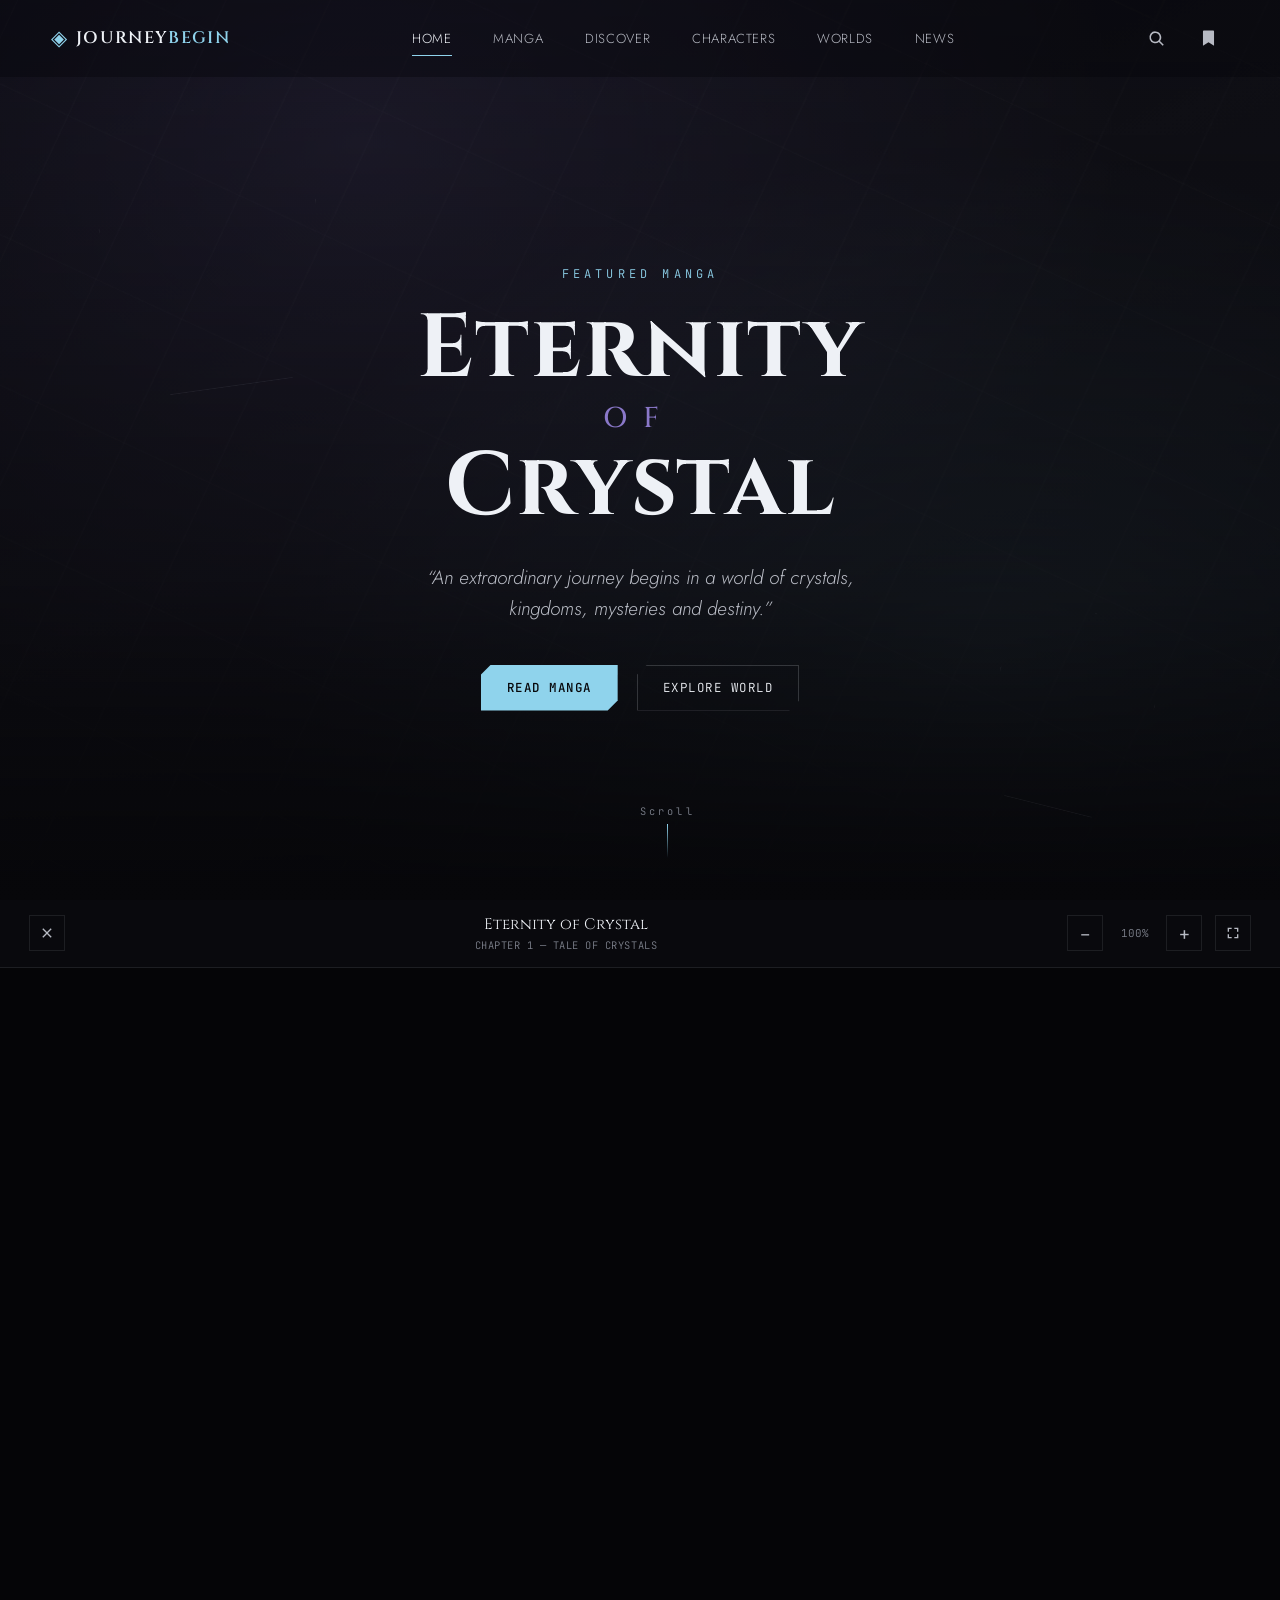
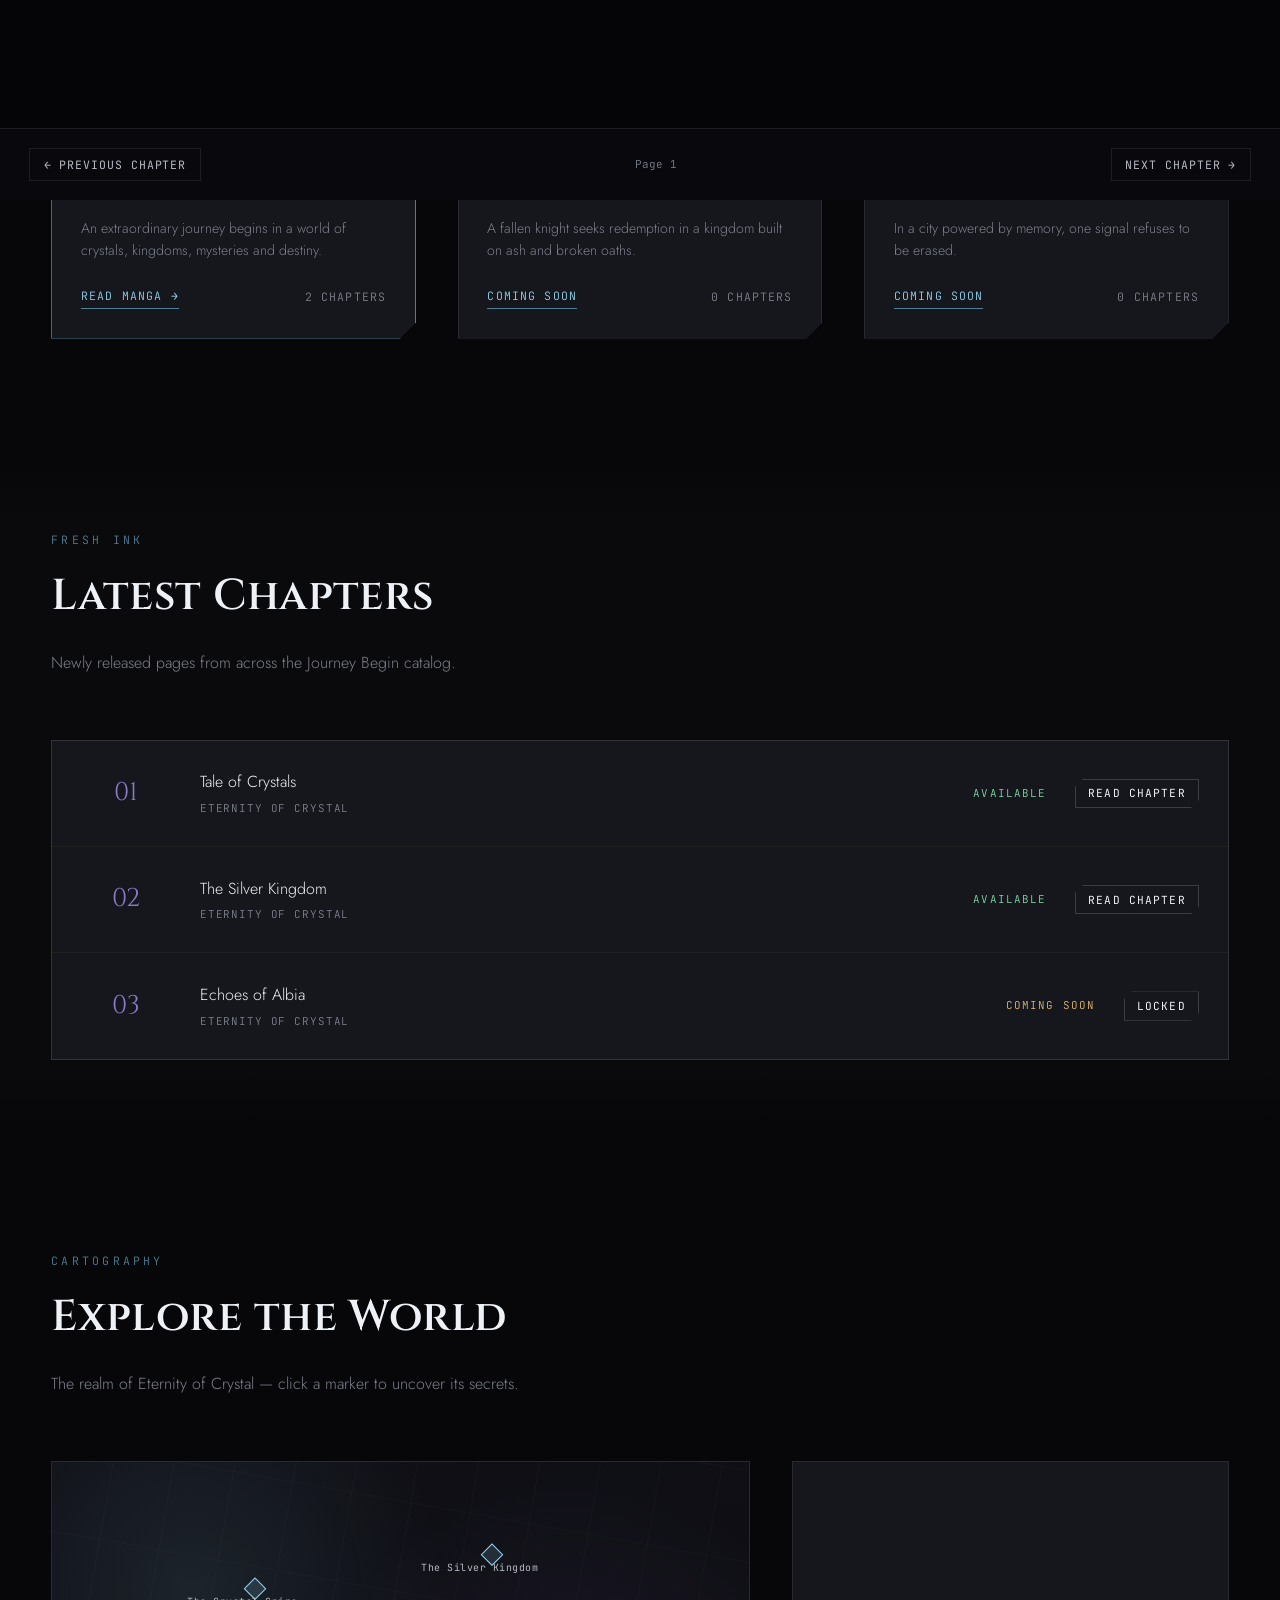
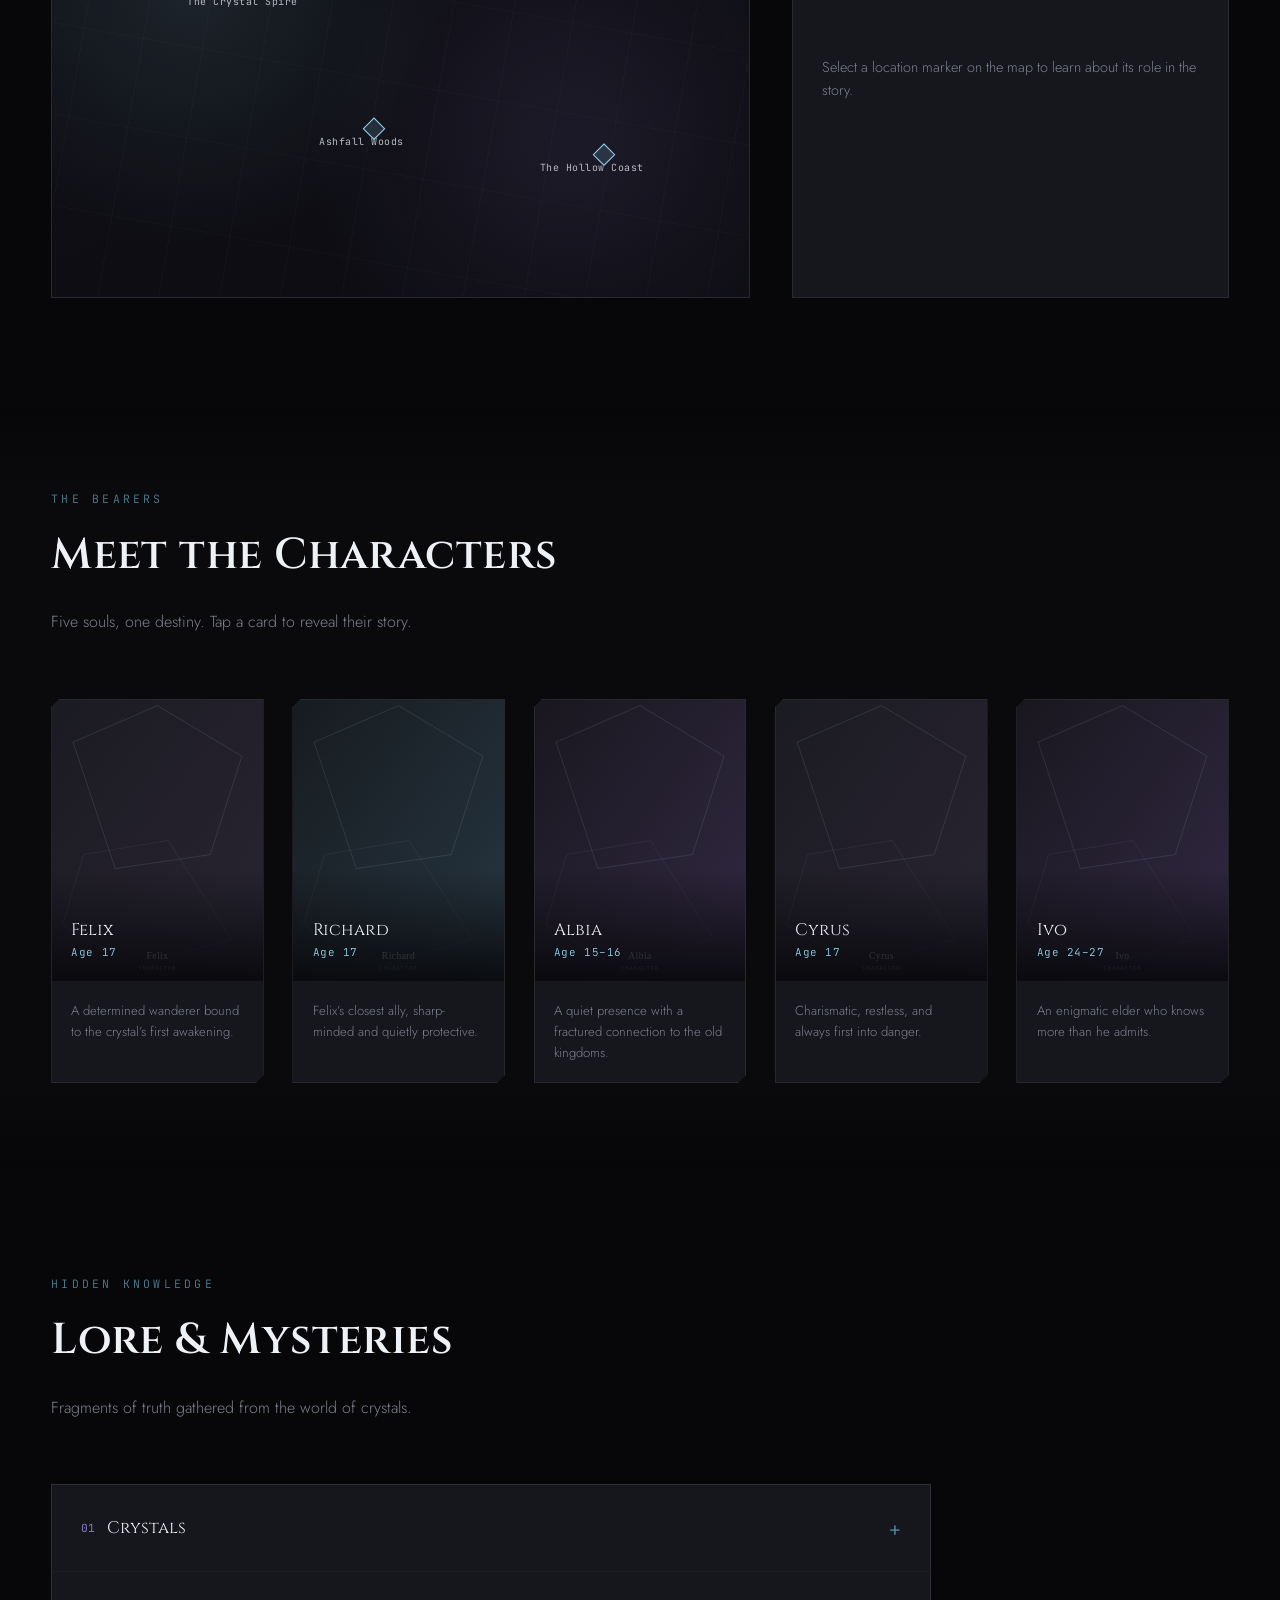
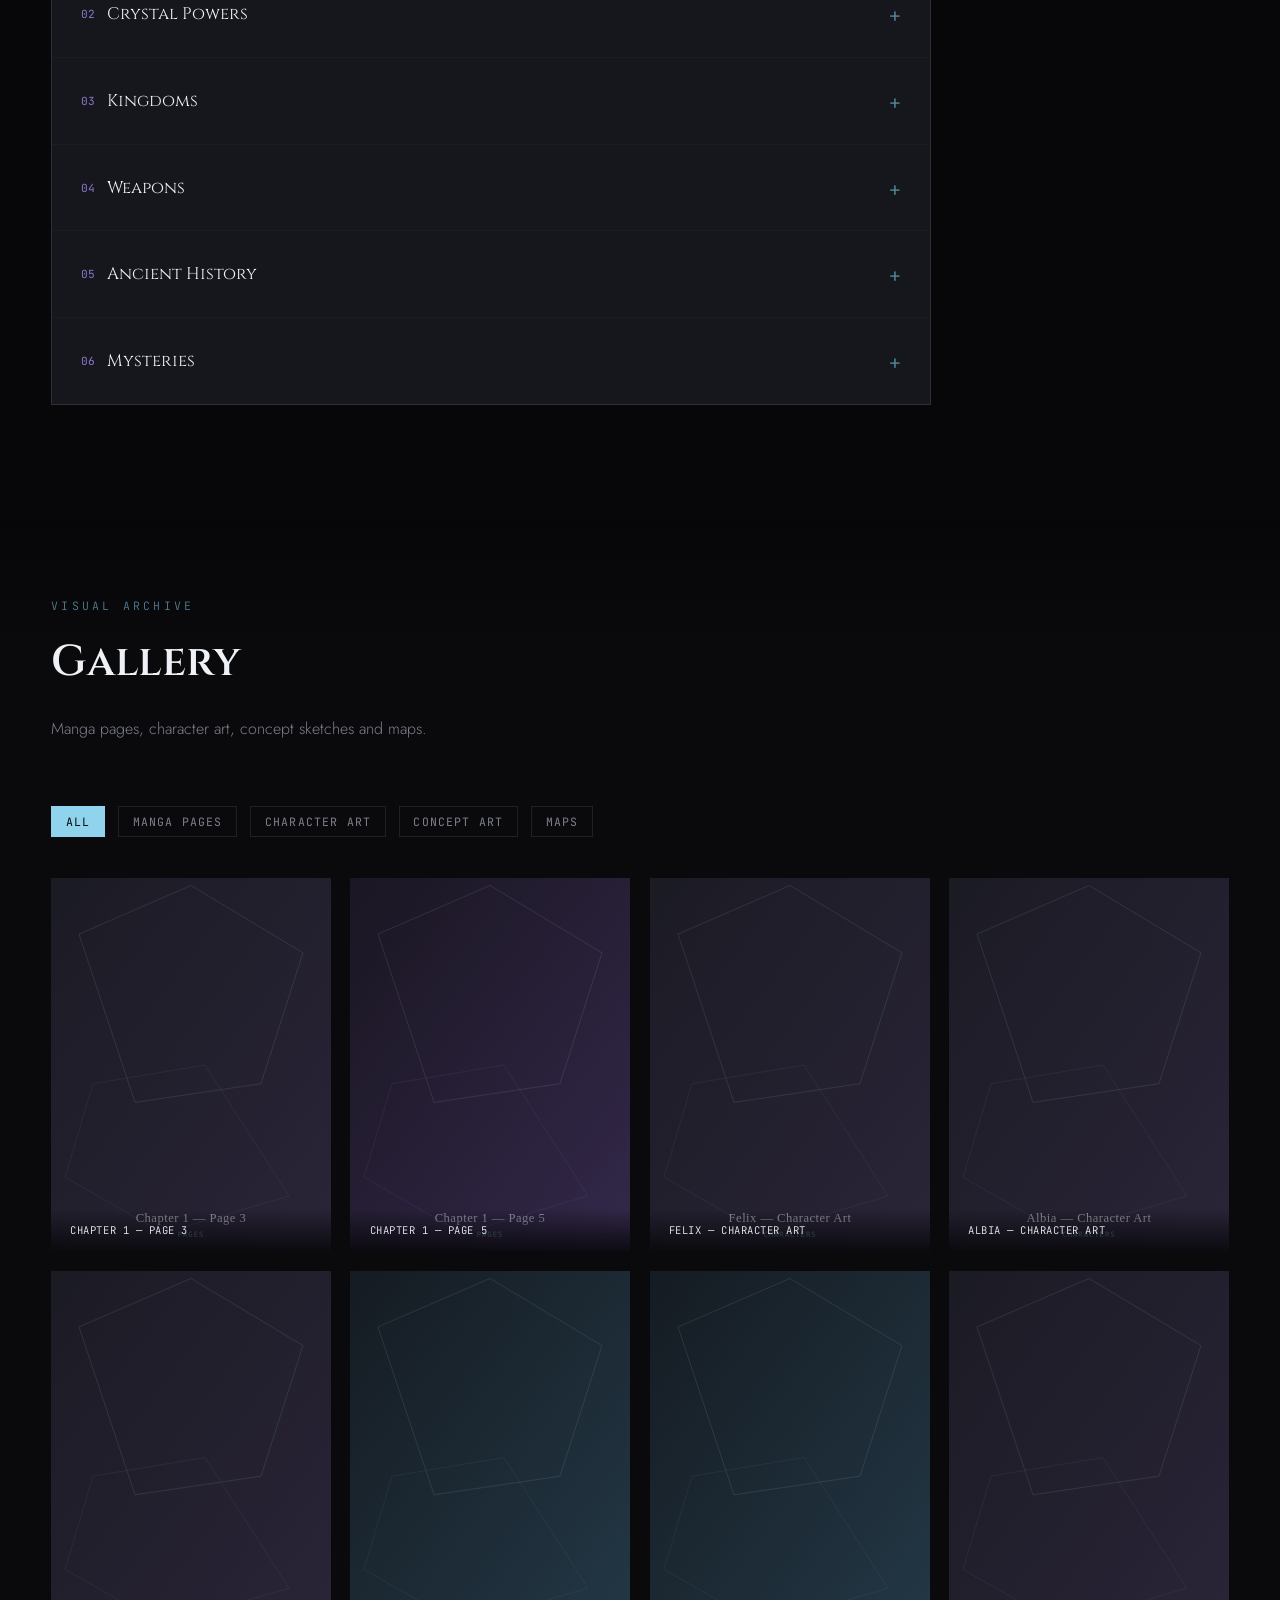
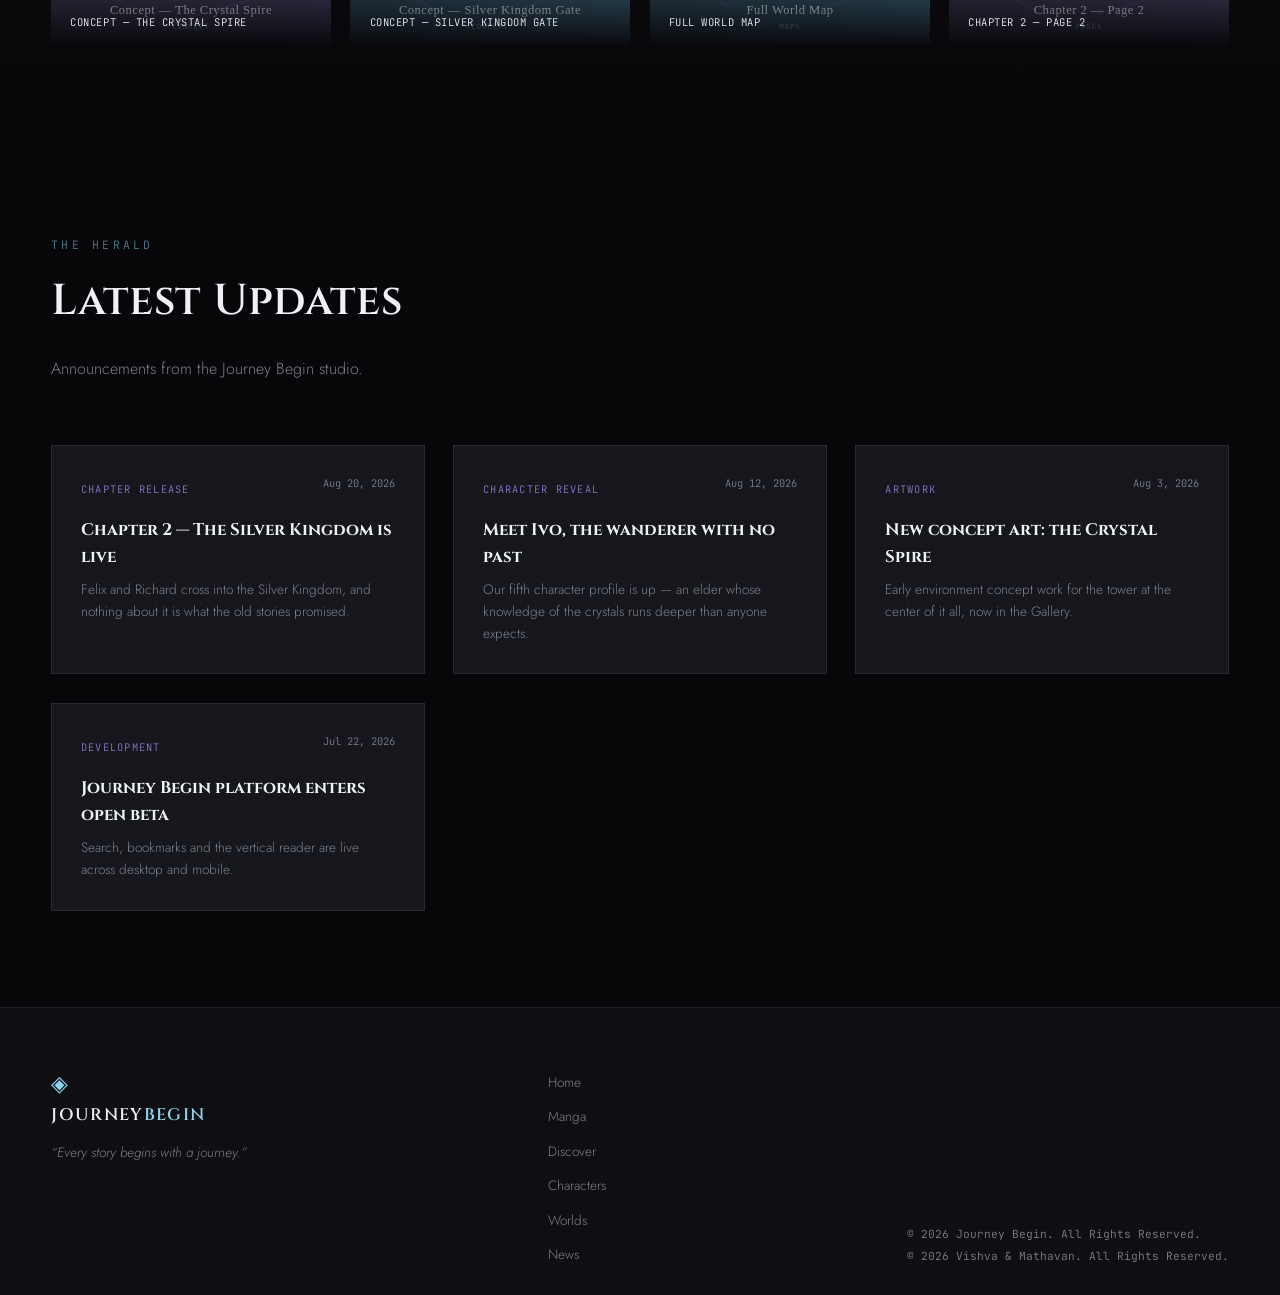
==== index.html @ c079bbd7 "Add files via upload" ====
<!DOCTYPE html>
<html lang="en">
<head>
<meta charset="UTF-8">
<meta name="viewport" content="width=device-width, initial-scale=1.0">
<title>Journey Begin — Eternity of Crystal</title>
<meta name="description" content="Journey Begin — a manga discovery platform. Every story begins with a journey.">

<!-- Fonts: Cinzel for fantasy display, Jost for body, JetBrains Mono for labels/data -->
<link rel="preconnect" href="https://fonts.googleapis.com">
<link href="https://fonts.googleapis.com/css2?family=Cinzel:wght@500;600;700;800&family=Jost:wght@300;400;500;600&family=JetBrains+Mono:wght@400;500&display=swap" rel="stylesheet">

<link rel="stylesheet" href="style.css">
</head>
<body>

<!-- ============ FRACTURE OVERLAY (decorative crystal-crack lines, fixed) ============ -->
<svg class="fracture-overlay" aria-hidden="true" xmlns="http://www.w3.org/2000/svg"></svg>

<!-- ============ CUSTOM CURSOR / SCROLL PROGRESS ============ -->
<div class="scroll-progress" id="scrollProgress"></div>

<!-- ============================================================
     NAVIGATION
============================================================= -->
<header class="site-nav" id="siteNav">
  <div class="nav-inner">
    <a href="#home" class="logo" data-nav-link>
      <span class="logo-mark">◈</span>
      <span class="logo-text">JOURNEY<em>BEGIN</em></span>
    </a>

    <nav class="nav-links" id="navLinks">
      <a href="#home" class="nav-link active" data-nav-link>Home</a>
      <a href="#manga" class="nav-link" data-nav-link>Manga</a>
      <a href="#discover" class="nav-link" data-nav-link>Discover</a>
      <a href="#characters" class="nav-link" data-nav-link>Characters</a>
      <a href="#world" class="nav-link" data-nav-link>Worlds</a>
      <a href="#news" class="nav-link" data-nav-link>News</a>
    </nav>

    <div class="nav-actions">
      <button class="icon-btn" id="searchToggle" aria-label="Search" title="Search">
        <svg viewBox="0 0 24 24"><path d="M10.5 3a7.5 7.5 0 015.94 12.06l4.75 4.75-1.4 1.4-4.75-4.75A7.5 7.5 0 1110.5 3zm0 2a5.5 5.5 0 100 11 5.5 5.5 0 000-11z"/></svg>
      </button>
      <button class="icon-btn" id="bookmarkToggle" aria-label="Bookmarks" title="Bookmarks">
        <svg viewBox="0 0 24 24"><path d="M6 2h12a1 1 0 011 1v18l-7-4.2L5 21V3a1 1 0 011-1z"/></svg>
        <span class="badge" id="bookmarkCount">0</span>
      </button>
      <button class="hamburger" id="hamburgerBtn" aria-label="Menu" aria-expanded="false">
        <span></span><span></span><span></span>
      </button>
    </div>
  </div>
</header>

<!-- ============================================================
     SEARCH OVERLAY
============================================================= -->
<div class="search-overlay" id="searchOverlay">
  <div class="search-panel">
    <div class="search-input-row">
      <svg viewBox="0 0 24 24" class="search-icon"><path d="M10.5 3a7.5 7.5 0 015.94 12.06l4.75 4.75-1.4 1.4-4.75-4.75A7.5 7.5 0 1110.5 3zm0 2a5.5 5.5 0 100 11 5.5 5.5 0 000-11z"/></svg>
      <input type="text" id="searchInput" placeholder="Search manga, characters, chapters, locations, lore, news..." autocomplete="off">
      <button class="icon-btn" id="searchClose" aria-label="Close search">
        <svg viewBox="0 0 24 24"><path d="M6.4 4.98L12 10.59l5.6-5.6 1.4 1.4-5.6 5.6 5.6 5.6-1.4 1.4-5.6-5.6-5.6 5.6-1.4-1.4 5.6-5.6-5.6-5.6z"/></svg>
      </button>
    </div>
    <div class="search-results" id="searchResults">
      <p class="search-hint">Try “Felix”, “Chapter 2”, “Kingdom”, or “Crystal”.</p>
    </div>
  </div>
</div>

<!-- ============================================================
     BOOKMARK PANEL
============================================================= -->
<div class="bookmark-overlay" id="bookmarkOverlay">
  <div class="bookmark-panel">
    <div class="bookmark-head">
      <h3>Your Bookmarks</h3>
      <button class="icon-btn" id="bookmarkClose" aria-label="Close bookmarks">
        <svg viewBox="0 0 24 24"><path d="M6.4 4.98L12 10.59l5.6-5.6 1.4 1.4-5.6 5.6 5.6 5.6-1.4 1.4-5.6-5.6-5.6 5.6-1.4-1.4 5.6-5.6-5.6-5.6z"/></svg>
      </button>
    </div>
    <div class="bookmark-list" id="bookmarkList">
      <p class="empty-note">No bookmarks yet. Tap the crystal icon on any manga or chapter to save it here.</p>
    </div>
  </div>
</div>

<main id="mainContent">

  <!-- ============================================================
       HERO
  ============================================================= -->
  <section class="hero" id="home">
    <div class="hero-bg" id="heroBg"></div>
    <div class="hero-overlay"></div>
    <div class="hero-shards" aria-hidden="true"></div>

    <div class="hero-content">
      <p class="eyebrow reveal">FEATURED MANGA</p>
      <h1 class="hero-title reveal">Eternity<span class="hero-title-of">of</span>Crystal</h1>
      <p class="hero-tagline reveal">“An extraordinary journey begins in a world of crystals, kingdoms, mysteries and destiny.”</p>
      <div class="hero-actions reveal">
        <a href="#reader" class="btn btn-primary" data-open-reader data-manga="eternity-of-crystal" data-chapter="1">
          <span>Read Manga</span>
        </a>
        <a href="#world" class="btn btn-ghost" data-nav-link>
          <span>Explore World</span>
        </a>
      </div>
    </div>

    <div class="scroll-cue reveal">
      <span>Scroll</span>
      <div class="scroll-line"></div>
    </div>
  </section>

  <!-- ============================================================
       MANGA GRID — "Discover Manga"
  ============================================================= -->
  <section class="section" id="manga">
    <div class="section-inner">
      <header class="section-head reveal-up">
        <p class="section-eyebrow">The Catalog</p>
        <h2 class="section-title">Discover Manga</h2>
        <p class="section-desc">Every world begins with a single page. Explore the stories currently unfolding on Journey Begin.</p>
      </header>

      <div class="manga-grid" id="mangaGrid"><!-- injected by script.js --></div>
    </div>
  </section>

  <!-- ============================================================
       LATEST CHAPTERS
  ============================================================= -->
  <section class="section section-alt" id="discover">
    <div class="section-inner">
      <header class="section-head reveal-up">
        <p class="section-eyebrow">Fresh Ink</p>
        <h2 class="section-title">Latest Chapters</h2>
        <p class="section-desc">Newly released pages from across the Journey Begin catalog.</p>
      </header>

      <div class="chapter-list" id="chapterList"><!-- injected by script.js --></div>
    </div>
  </section>

  <!-- ============================================================
       WORLD / MAP
  ============================================================= -->
  <section class="section" id="world">
    <div class="section-inner">
      <header class="section-head reveal-up">
        <p class="section-eyebrow">Cartography</p>
        <h2 class="section-title">Explore the World</h2>
        <p class="section-desc">The realm of Eternity of Crystal — click a marker to uncover its secrets.</p>
      </header>

      <div class="map-wrap reveal-up">
        <div class="map-stage" id="mapStage">
          <div class="map-art"><!-- generated fantasy-map background via CSS --></div>
          <!-- markers injected by script.js -->
        </div>

        <aside class="map-panel" id="mapPanel">
          <p class="map-panel-empty">Select a location marker on the map to learn about its role in the story.</p>
        </aside>
      </div>
    </div>
  </section>

  <!-- ============================================================
       CHARACTERS
  ============================================================= -->
  <section class="section section-alt" id="characters">
    <div class="section-inner">
      <header class="section-head reveal-up">
        <p class="section-eyebrow">The Bearers</p>
        <h2 class="section-title">Meet the Characters</h2>
        <p class="section-desc">Five souls, one destiny. Tap a card to reveal their story.</p>
      </header>

      <div class="character-grid" id="characterGrid"><!-- injected by script.js --></div>
    </div>
  </section>

  <!-- ============================================================
       LORE
  ============================================================= -->
  <section class="section" id="lore">
    <div class="section-inner">
      <header class="section-head reveal-up">
        <p class="section-eyebrow">Hidden Knowledge</p>
        <h2 class="section-title">Lore &amp; Mysteries</h2>
        <p class="section-desc">Fragments of truth gathered from the world of crystals.</p>
      </header>

      <div class="lore-accordion" id="loreAccordion"><!-- injected by script.js --></div>
    </div>
  </section>

  <!-- ============================================================
       GALLERY
  ============================================================= -->
  <section class="section section-alt" id="gallery">
    <div class="section-inner">
      <header class="section-head reveal-up">
        <p class="section-eyebrow">Visual Archive</p>
        <h2 class="section-title">Gallery</h2>
        <p class="section-desc">Manga pages, character art, concept sketches and maps.</p>
      </header>

      <div class="gallery-tabs" id="galleryTabs">
        <button class="gallery-tab active" data-filter="all">All</button>
        <button class="gallery-tab" data-filter="pages">Manga Pages</button>
        <button class="gallery-tab" data-filter="characters">Character Art</button>
        <button class="gallery-tab" data-filter="concept">Concept Art</button>
        <button class="gallery-tab" data-filter="maps">Maps</button>
      </div>

      <div class="gallery-grid" id="galleryGrid"><!-- injected by script.js --></div>
    </div>
  </section>

  <!-- ============================================================
       NEWS
  ============================================================= -->
  <section class="section" id="news">
    <div class="section-inner">
      <header class="section-head reveal-up">
        <p class="section-eyebrow">The Herald</p>
        <h2 class="section-title">Latest Updates</h2>
        <p class="section-desc">Announcements from the Journey Begin studio.</p>
      </header>

      <div class="news-grid" id="newsGrid"><!-- injected by script.js --></div>
    </div>
  </section>

</main>

<!-- ============================================================
     FOOTER
============================================================= -->
<footer class="site-footer">
  <div class="footer-inner">
    <div class="footer-brand">
      <span class="logo-mark">◈</span>
      <span class="logo-text">JOURNEY<em>BEGIN</em></span>
      <p class="footer-tagline">“Every story begins with a journey.”</p>
    </div>

    <nav class="footer-links">
      <a href="#home" data-nav-link>Home</a>
      <a href="#manga" data-nav-link>Manga</a>
      <a href="#discover" data-nav-link>Discover</a>
      <a href="#characters" data-nav-link>Characters</a>
      <a href="#world" data-nav-link>Worlds</a>
      <a href="#news" data-nav-link>News</a>
    </nav>

    <div class="footer-copy">
      <p>© 2026 Journey Begin. All Rights Reserved.</p>
      <p>© 2026 Vishva &amp; Mathavan. All Rights Reserved.</p>
    </div>
  </div>
</footer>

<!-- ============================================================
     MANGA READER (overlay, full screen)
============================================================= -->
<div class="reader" id="reader" aria-hidden="true">
  <div class="reader-topbar">
    <button class="reader-btn" id="readerClose" title="Close reader">
      <svg viewBox="0 0 24 24"><path d="M6.4 4.98L12 10.59l5.6-5.6 1.4 1.4-5.6 5.6 5.6 5.6-1.4 1.4-5.6-5.6-5.6 5.6-1.4-1.4 5.6-5.6-5.6-5.6z"/></svg>
    </button>
    <div class="reader-title">
      <span id="readerMangaTitle">Eternity of Crystal</span>
      <span class="reader-chapter" id="readerChapterTitle">Chapter 1 — Tale of Crystals</span>
    </div>
    <div class="reader-controls">
      <button class="reader-btn" id="zoomOut" title="Zoom out">−</button>
      <span class="reader-zoom-level" id="zoomLevel">100%</span>
      <button class="reader-btn" id="zoomIn" title="Zoom in">+</button>
      <button class="reader-btn" id="fullscreenBtn" title="Fullscreen">
        <svg viewBox="0 0 24 24"><path d="M4 4h6v2H6v4H4V4zm10 0h6v6h-2V6h-4V4zM4 14h2v4h4v2H4v-6zm16 0h-2v4h-4v2h6v-6z"/></svg>
      </button>
    </div>
  </div>

  <div class="reader-pages" id="readerPages"><!-- pages injected by script.js --></div>

  <div class="reader-bottombar">
    <button class="reader-nav-btn" id="prevChapter">← Previous Chapter</button>
    <span class="reader-progress" id="readerProgress">Page 1</span>
    <button class="reader-nav-btn" id="nextChapter">Next Chapter →</button>
  </div>
</div>

<!-- ============================================================
     LIGHTBOX (gallery fullscreen viewer)
============================================================= -->
<div class="lightbox" id="lightbox" aria-hidden="true">
  <button class="lightbox-close" id="lightboxClose" aria-label="Close">&times;</button>
  <button class="lightbox-nav lightbox-prev" id="lightboxPrev" aria-label="Previous">&#8249;</button>
  <img src="" alt="" id="lightboxImg">
  <button class="lightbox-nav lightbox-next" id="lightboxNext" aria-label="Next">&#8250;</button>
  <p class="lightbox-caption" id="lightboxCaption"></p>
</div>

<!-- ============================================================
     CHARACTER MODAL
============================================================= -->
<div class="modal-overlay" id="charModalOverlay">
  <div class="modal char-modal" id="charModal">
    <button class="icon-btn modal-close" id="charModalClose" aria-label="Close">
      <svg viewBox="0 0 24 24"><path d="M6.4 4.98L12 10.59l5.6-5.6 1.4 1.4-5.6 5.6 5.6 5.6-1.4 1.4-5.6-5.6-5.6 5.6-1.4-1.4 5.6-5.6-5.6-5.6z"/></svg>
    </button>
    <div id="charModalBody"><!-- injected --></div>
  </div>
</div>

<!-- Toast for bookmark confirmations -->
<div class="toast" id="toast"></div>

<script src="script.js"></script>
</body>
</html>
---- style.css ----
/* =====================================================================
   JOURNEY BEGIN — STYLESHEET
   Design language: "Fractured Crystal" — faceted (clipped) corners instead
   of rounded ones, thin hairline edges, restrained icy-blue / violet glints
   on a charcoal-black field. Motion is quiet: reveals, not fireworks.
   ===================================================================== */

/* ---------------------------------------------------------------------
   1. DESIGN TOKENS
--------------------------------------------------------------------- */
:root{
  /* --- color: base --- */
  --void:        #07070a;
  --charcoal:    #0e0e13;
  --surface:     #16161d;
  --surface-2:   #1d1d26;
  --surface-3:   #26262f;
  --hairline:    rgba(230,235,245,0.09);
  --hairline-strong: rgba(230,235,245,0.18);

  /* --- color: accents --- */
  --ice:         #8fd3ec;
  --ice-dim:     #4f7f92;
  --ice-deep:    #234352;
  --violet:      #8a78c9;
  --violet-dim:  #564a80;
  --violet-deep: #241e3d;
  --silver:      #c7cbd4;

  /* --- color: text --- */
  --text-hi:     #eef1f6;
  --text-mid:    #b7bac3;
  --text-low:    #7d818c;

  /* --- color: status --- */
  --status-ok:   #7fd9a8;
  --status-soon: #e0b96f;

  /* --- type --- */
  --font-display: 'Cinzel', serif;
  --font-body:    'Jost', sans-serif;
  --font-mono:    'JetBrains Mono', monospace;

  /* --- spacing scale --- */
  --sp-1: 0.4rem;
  --sp-2: 0.8rem;
  --sp-3: 1.2rem;
  --sp-4: 1.8rem;
  --sp-5: 2.6rem;
  --sp-6: 4rem;
  --sp-7: 6rem;
  --sp-8: 9rem;

  /* --- layout --- */
  --maxw: 1360px;
  --edge: clamp(1.2rem, 4vw, 3.2rem);

  /* --- facet cut (signature corner treatment) --- */
  --cut: 16px;

  /* --- motion --- */
  --ease: cubic-bezier(.22,.68,0,1);
  --dur-fast: .2s;
  --dur-med: .5s;
  --dur-slow: .9s;
}

@media (prefers-reduced-motion: reduce){
  *, *::before, *::after{ animation-duration: .001ms !important; animation-iteration-count: 1 !important; transition-duration: .001ms !important; scroll-behavior: auto !important; }
}

/* ---------------------------------------------------------------------
   2. RESET
--------------------------------------------------------------------- */
*, *::before, *::after{ box-sizing: border-box; margin: 0; padding: 0; }
html{ scroll-behavior: smooth; }
body{
  background: var(--void);
  color: var(--text-mid);
  font-family: var(--font-body);
  font-weight: 300;
  line-height: 1.6;
  overflow-x: hidden;
  -webkit-font-smoothing: antialiased;
}
img{ display:block; max-width:100%; }
a{ color: inherit; text-decoration:none; }
button{ font-family: inherit; cursor:pointer; background:none; border:none; color: inherit; }
ul{ list-style:none; }
:focus-visible{ outline: 1.5px solid var(--ice); outline-offset: 3px; }
::selection{ background: var(--violet-dim); color: var(--text-hi); }

/* thin custom scrollbar */
::-webkit-scrollbar{ width: 8px; }
::-webkit-scrollbar-track{ background: var(--void); }
::-webkit-scrollbar-thumb{ background: var(--surface-3); border: 2px solid var(--void); }

/* ---------------------------------------------------------------------
   3. UTILITIES
--------------------------------------------------------------------- */
.facet{
  clip-path: polygon(
    var(--cut) 0, 100% 0, 100% calc(100% - var(--cut)),
    calc(100% - var(--cut)) 100%, 0 100%, 0 var(--cut)
  );
}
.facet-sm{
  clip-path: polygon(8px 0, 100% 0, 100% calc(100% - 8px), calc(100% - 8px) 100%, 0 100%, 0 8px);
}

.reveal, .reveal-up{ opacity:0; }
.reveal{ transform: translateY(10px); transition: opacity .9s var(--ease), transform .9s var(--ease); }
.reveal-up{ transform: translateY(28px); transition: opacity .8s var(--ease), transform .8s var(--ease); }
.reveal.is-visible, .reveal-up.is-visible{ opacity:1; transform: none; }

.section{ padding: var(--sp-7) 0; position:relative; }
.section-alt{ background: linear-gradient(180deg, transparent, rgba(255,255,255,0.014) 12%, rgba(255,255,255,0.014) 88%, transparent); }
.section-inner{ max-width: var(--maxw); margin: 0 auto; padding: 0 var(--edge); }

.section-head{ max-width: 640px; margin-bottom: var(--sp-6); }
.section-eyebrow{
  font-family: var(--font-mono); font-size: 0.72rem; letter-spacing: 0.28em;
  text-transform: uppercase; color: var(--ice-dim); margin-bottom: var(--sp-2);
}
.section-title{
  font-family: var(--font-display); font-weight: 600; font-size: clamp(1.8rem, 3.4vw, 2.7rem);
  color: var(--text-hi); letter-spacing: 0.01em; margin-bottom: var(--sp-3);
}
.section-desc{ color: var(--text-low); font-size: 1rem; max-width: 52ch; }

.btn{
  display:inline-flex; align-items:center; justify-content:center; gap:.5em;
  padding: 0.95em 2em; font-family: var(--font-mono); font-size: .78rem;
  letter-spacing: .12em; text-transform: uppercase; border: 1px solid var(--hairline-strong);
  transition: border-color var(--dur-fast) var(--ease), color var(--dur-fast) var(--ease), background var(--dur-fast) var(--ease), transform var(--dur-fast) var(--ease);
  clip-path: polygon(10px 0,100% 0,100% calc(100% - 10px),calc(100% - 10px) 100%,0 100%,0 10px);
}
.btn-primary{ background: var(--ice); color: var(--void); border-color: var(--ice); font-weight:500; }
.btn-primary:hover{ background: var(--text-hi); transform: translateY(-2px); }
.btn-ghost{ color: var(--text-hi); }
.btn-ghost:hover{ border-color: var(--ice); color: var(--ice); transform: translateY(-2px); }

/* ---------------------------------------------------------------------
   4. FRACTURE OVERLAY (fixed decorative crack lines)
--------------------------------------------------------------------- */
.fracture-overlay{
  position: fixed; inset:0; width:100%; height:100%; pointer-events:none; z-index:1;
  opacity: 0.05; mix-blend-mode: screen;
}
.scroll-progress{
  position: fixed; top:0; left:0; height:2px; width:0%; background: linear-gradient(90deg, var(--ice), var(--violet));
  z-index: 999; transition: width .1s linear;
}

/* ---------------------------------------------------------------------
   5. NAVIGATION
--------------------------------------------------------------------- */
.site-nav{
  position: fixed; top:0; left:0; right:0; z-index: 500;
  background: rgba(7,7,10,0.4); backdrop-filter: blur(0px);
  border-bottom: 1px solid transparent;
  transition: background var(--dur-med) var(--ease), border-color var(--dur-med) var(--ease), backdrop-filter var(--dur-med) var(--ease);
}
.site-nav.scrolled{
  background: rgba(9,9,13,0.72); backdrop-filter: blur(14px);
  border-bottom-color: var(--hairline);
}
.nav-inner{
  max-width: var(--maxw); margin: 0 auto; padding: 0 var(--edge);
  height: 76px; display:flex; align-items:center; justify-content:space-between;
}
.logo{ display:flex; align-items:center; gap:.55em; }
.logo-mark{ color: var(--ice); font-size: 1.3rem; line-height:1; }
.logo-text{
  font-family: var(--font-display); font-weight:600; font-size: 1.05rem;
  letter-spacing: 0.08em; color: var(--text-hi);
}
.logo-text em{ font-style:normal; color: var(--ice); font-weight: 600; }

.nav-links{ display:flex; gap: var(--sp-5); }
.nav-link{
  position:relative; font-size: .82rem; letter-spacing:.05em; text-transform:uppercase;
  color: var(--text-mid); padding: .3em 0; transition: color var(--dur-fast) var(--ease);
}
.nav-link::after{
  content:''; position:absolute; left:0; bottom:-4px; width:0%; height:1px; background: var(--ice);
  transition: width var(--dur-fast) var(--ease);
}
.nav-link:hover, .nav-link.active{ color: var(--text-hi); }
.nav-link:hover::after, .nav-link.active::after{ width:100%; }

.nav-actions{ display:flex; align-items:center; gap: var(--sp-2); }
.icon-btn{
  position:relative; width:40px; height:40px; display:flex; align-items:center; justify-content:center;
  color: var(--text-mid); transition: color var(--dur-fast) var(--ease);
}
.icon-btn svg{ width:19px; height:19px; fill: currentColor; }
.icon-btn:hover{ color: var(--ice); }
.badge{
  position:absolute; top:2px; right:2px; min-width:15px; height:15px; padding:0 3px;
  background: var(--violet); color: var(--text-hi); font-family: var(--font-mono);
  font-size: .6rem; display:flex; align-items:center; justify-content:center;
}
.badge:empty, .badge[data-zero="true"]{ display:none; }

.hamburger{ display:none; width:40px; height:40px; flex-direction:column; align-items:center; justify-content:center; gap:5px; }
.hamburger span{ width: 20px; height:1.5px; background: var(--text-hi); transition: transform var(--dur-fast) var(--ease), opacity var(--dur-fast) var(--ease); }
.hamburger[aria-expanded="true"] span:nth-child(1){ transform: translateY(6.5px) rotate(45deg); }
.hamburger[aria-expanded="true"] span:nth-child(2){ opacity:0; }
.hamburger[aria-expanded="true"] span:nth-child(3){ transform: translateY(-6.5px) rotate(-45deg); }

/* ---------------------------------------------------------------------
   6. HERO
--------------------------------------------------------------------- */
.hero{
  position:relative; min-height:100vh; display:flex; flex-direction:column; align-items:center; justify-content:center;
  overflow:hidden; padding-top: 76px;
}
.hero-bg{
  position:absolute; inset:-4% -2%; z-index:-3;
  background:
    radial-gradient(ellipse at 30% 20%, rgba(138,120,201,0.16), transparent 55%),
    radial-gradient(ellipse at 75% 70%, rgba(143,211,236,0.12), transparent 50%),
    linear-gradient(155deg, #0a0a10 0%, #121219 45%, #0c0c12 100%);
  will-change: transform;
}
.hero-bg::before{
  content:''; position:absolute; inset:0;
  background-image:
    repeating-linear-gradient(115deg, rgba(255,255,255,0.025) 0 1px, transparent 1px 90px),
    repeating-linear-gradient(25deg, rgba(255,255,255,0.02) 0 1px, transparent 1px 130px);
}
.hero-overlay{
  position:absolute; inset:0; z-index:-2;
  background: linear-gradient(180deg, rgba(7,7,10,0.2) 0%, rgba(7,7,10,0.55) 65%, var(--void) 100%);
}
.hero-shards{
  position:absolute; inset:0; z-index:-1; pointer-events:none;
}
.hero-shards::before, .hero-shards::after{
  content:''; position:absolute; border: 1px solid var(--hairline-strong);
  clip-path: polygon(50% 0, 100% 38%, 78% 100%, 22% 100%, 0 38%);
}
.hero-shards::before{ width:220px; height:280px; top:12%; left:8%; opacity:.35; transform: rotate(-8deg); }
.hero-shards::after{ width:160px; height:200px; bottom:10%; right:10%; opacity:.3; transform: rotate(14deg); }

.hero-content{ position:relative; z-index:2; max-width: 900px; text-align:center; padding: 0 var(--edge); }
.eyebrow{
  font-family: var(--font-mono); font-size: .75rem; letter-spacing: .35em; color: var(--ice);
  margin-bottom: var(--sp-3);
}
.hero-title{
  font-family: var(--font-display); font-weight:700; color: var(--text-hi);
  font-size: clamp(2.6rem, 8vw, 5.6rem); line-height: 1.02; letter-spacing: 0.01em;
}
.hero-title-of{
  display:block; font-size: 0.32em; font-weight:500; letter-spacing: .6em;
  color: var(--violet); text-transform:uppercase; margin: 0.3em 0;
}
.hero-tagline{
  font-style: italic; color: var(--text-mid); font-size: clamp(1rem,1.6vw,1.2rem);
  max-width: 46ch; margin: var(--sp-4) auto var(--sp-5); font-weight:300;
}
.hero-actions{ display:flex; gap: var(--sp-3); justify-content:center; flex-wrap:wrap; }

.scroll-cue{
  position:absolute; bottom: var(--sp-5); left:50%; transform: translateX(-50%);
  display:flex; flex-direction:column; align-items:center; gap:.5em; z-index:2;
  font-family: var(--font-mono); font-size:.65rem; letter-spacing:.3em; color: var(--text-low);
}
.scroll-line{ width:1px; height:34px; background: linear-gradient(var(--ice), transparent); animation: scrollpulse 2s ease-in-out infinite; }
@keyframes scrollpulse{ 0%,100%{ opacity:.3;} 50%{ opacity:1;} }

/* ---------------------------------------------------------------------
   7. MANGA GRID / CARDS
--------------------------------------------------------------------- */
.manga-grid{
  display:grid; grid-template-columns: repeat(auto-fill, minmax(270px,1fr)); gap: var(--sp-5);
}
.manga-card{
  background: var(--surface); border: 1px solid var(--hairline); position:relative;
  display:flex; flex-direction:column; transition: transform var(--dur-med) var(--ease), border-color var(--dur-med) var(--ease);
}
.manga-card:hover{ transform: translateY(-6px); border-color: var(--hairline-strong); }
.manga-card.featured{ border-color: var(--ice-dim); }
.manga-card .cover{ position:relative; aspect-ratio: 3/4; overflow:hidden; background: var(--surface-2); }
.manga-card .cover img{ width:100%; height:100%; object-fit:cover; transition: transform .7s var(--ease); }
.manga-card:hover .cover img{ transform: scale(1.06); }
.manga-card .cover::after{ content:''; position:absolute; inset:0; background: linear-gradient(180deg, transparent 55%, rgba(7,7,10,0.85)); }
.card-tag{
  position:absolute; top: 10px; left:10px; font-family: var(--font-mono); font-size:.62rem;
  letter-spacing:.15em; text-transform:uppercase; padding: .35em .7em; background: rgba(7,7,10,0.7);
  border: 1px solid var(--hairline-strong); z-index:2;
}
.card-tag.status-ok{ color: var(--status-ok); }
.card-tag.status-soon{ color: var(--status-soon); }
.card-bookmark{
  position:absolute; top:10px; right:10px; z-index:3; width:32px; height:32px;
  display:flex; align-items:center; justify-content:center; background: rgba(7,7,10,0.7);
  border: 1px solid var(--hairline-strong); color: var(--text-mid); transition: color var(--dur-fast), border-color var(--dur-fast);
}
.card-bookmark svg{ width:15px; height:15px; fill:currentColor; }
.card-bookmark:hover{ color: var(--ice); border-color: var(--ice-dim); }
.card-bookmark.active{ color: var(--ice); border-color: var(--ice); }

.manga-card .body{ padding: var(--sp-4); display:flex; flex-direction:column; gap: var(--sp-2); flex:1; }
.manga-card .title{ font-family: var(--font-display); font-size:1.15rem; color: var(--text-hi); font-weight:600; }
.manga-card .meta{ display:flex; gap: var(--sp-3); font-family: var(--font-mono); font-size:.68rem; color: var(--ice-dim); text-transform:uppercase; letter-spacing:.06em; flex-wrap:wrap;}
.manga-card .desc{ font-size:.88rem; color: var(--text-low); flex:1; }
.manga-card .card-foot{ display:flex; align-items:center; justify-content:space-between; margin-top: var(--sp-2); }
.read-link{ font-family: var(--font-mono); font-size:.72rem; letter-spacing:.1em; text-transform:uppercase; color: var(--ice); border-bottom: 1px solid var(--ice-dim); padding-bottom:2px; transition: color var(--dur-fast), border-color var(--dur-fast); }
.read-link:hover{ color: var(--text-hi); border-color: var(--text-hi); }

/* ---------------------------------------------------------------------
   8. CHAPTER LIST
--------------------------------------------------------------------- */
.chapter-list{ display:flex; flex-direction:column; gap: 1px; background: var(--hairline); border: 1px solid var(--hairline); }
.chapter-card{
  display:grid; grid-template-columns: 90px 1fr auto auto; align-items:center; gap: var(--sp-4);
  background: var(--surface); padding: var(--sp-4); transition: background var(--dur-fast) var(--ease);
}
.chapter-card:hover{ background: var(--surface-2); }
.chapter-num{ font-family: var(--font-display); font-size:1.6rem; color: var(--violet); text-align:center; }
.chapter-info .cname{ color: var(--text-hi); font-size: 1rem; margin-bottom:.3em; }
.chapter-info .cmanga{ font-family: var(--font-mono); font-size:.68rem; letter-spacing:.08em; text-transform:uppercase; color: var(--text-low); }
.chapter-status{ font-family: var(--font-mono); font-size:.68rem; text-transform:uppercase; letter-spacing:.1em; }
.chapter-status.ok{ color: var(--status-ok); }
.chapter-status.soon{ color: var(--status-soon); }
.chapter-read-btn{
  font-family: var(--font-mono); font-size:.7rem; letter-spacing:.1em; text-transform:uppercase;
  border: 1px solid var(--hairline-strong); padding: .6em 1.1em; color: var(--text-hi);
  clip-path: polygon(8px 0,100% 0,100% calc(100% - 8px),calc(100% - 8px) 100%,0 100%,0 8px);
  transition: border-color var(--dur-fast), color var(--dur-fast);
}
.chapter-read-btn:hover{ border-color: var(--ice); color: var(--ice); }

/* ---------------------------------------------------------------------
   9. WORLD MAP
--------------------------------------------------------------------- */
.map-wrap{ display:grid; grid-template-columns: 1.6fr 1fr; gap: var(--sp-5); align-items:stretch; }
.map-stage{
  position:relative; aspect-ratio: 16/10; background: var(--surface); border: 1px solid var(--hairline);
  overflow:hidden;
}
.map-art{
  position:absolute; inset:0;
  background:
    radial-gradient(circle at 20% 30%, rgba(143,211,236,0.10), transparent 40%),
    radial-gradient(circle at 75% 65%, rgba(138,120,201,0.12), transparent 45%),
    repeating-linear-gradient(100deg, rgba(255,255,255,0.02) 0 1px, transparent 1px 60px),
    repeating-linear-gradient(10deg, rgba(255,255,255,0.015) 0 1px, transparent 1px 90px),
    linear-gradient(160deg, #101017, #0c0c11);
}
.map-marker{
  position:absolute; width:16px; height:16px; transform: translate(-50%,-50%);
  border: 1px solid var(--ice); background: rgba(143,211,236,0.15); rotate: 45deg;
  cursor:pointer; transition: transform var(--dur-fast) var(--ease), background var(--dur-fast);
}
.map-marker::after{ content:''; position:absolute; inset:-8px; border:1px solid transparent; }
.map-marker:hover, .map-marker.active{ background: var(--ice); transform: translate(-50%,-50%) scale(1.3) rotate(45deg); }
.map-marker-label{
  position:absolute; top: 130%; left:50%; transform: translateX(-50%) rotate(-45deg);
  font-family: var(--font-mono); font-size:.62rem; letter-spacing:.05em; color: var(--text-mid);
  white-space:nowrap; pointer-events:none;
}
.map-panel{
  background: var(--surface); border: 1px solid var(--hairline); padding: var(--sp-4);
  display:flex; flex-direction:column; justify-content:center;
}
.map-panel-empty{ color: var(--text-low); font-size:.9rem; }
.map-panel .loc-name{ font-family: var(--font-display); color: var(--ice); font-size:1.2rem; margin-bottom: var(--sp-2); }
.map-panel .loc-desc{ font-size:.9rem; margin-bottom: var(--sp-3); }
.map-panel .loc-figures{ font-family: var(--font-mono); font-size:.68rem; color: var(--text-low); text-transform:uppercase; letter-spacing:.05em; line-height:1.9; }
.map-panel .loc-figures b{ color: var(--violet); font-weight:500; }

/* ---------------------------------------------------------------------
   10. CHARACTERS
--------------------------------------------------------------------- */
.character-grid{ display:grid; grid-template-columns: repeat(auto-fill, minmax(210px,1fr)); gap: var(--sp-4); }
.char-card{
  background: var(--surface); border: 1px solid var(--hairline); cursor:pointer;
  transition: transform var(--dur-med) var(--ease), border-color var(--dur-med);
}
.char-card:hover{ transform: translateY(-5px); border-color: var(--violet-dim); }
.char-card .portrait{ aspect-ratio: 3/4; position:relative; overflow:hidden; background: var(--surface-2); }
.char-card .portrait img{ width:100%; height:100%; object-fit:cover; transition: transform .6s var(--ease), filter .6s; filter: grayscale(0.25); }
.char-card:hover .portrait img{ transform: scale(1.05); filter: grayscale(0); }
.char-card .portrait::after{ content:''; position:absolute; inset:0; background: linear-gradient(180deg, transparent 60%, rgba(7,7,10,0.9)); }
.char-card .cinfo{ position:absolute; bottom:0; left:0; right:0; padding: var(--sp-3); z-index:2; }
.char-card .cname{ font-family: var(--font-display); color: var(--text-hi); font-size:1.05rem; }
.char-card .cage{ font-family: var(--font-mono); font-size:.68rem; color: var(--ice); letter-spacing:.05em; }
.char-card .cshort{ padding: var(--sp-3); font-size:.82rem; color: var(--text-low); }

/* ---------------------------------------------------------------------
   11. LORE ACCORDION
--------------------------------------------------------------------- */
.lore-accordion{ display:flex; flex-direction:column; gap: 1px; background: var(--hairline); border:1px solid var(--hairline); max-width: 880px; }
.lore-item{ background: var(--surface); }
.lore-head{
  width:100%; display:flex; align-items:center; justify-content:space-between; gap: var(--sp-3);
  padding: var(--sp-4); text-align:left;
}
.lore-head .lname{ font-family: var(--font-display); color: var(--text-hi); font-size:1.05rem; display:flex; align-items:center; gap:.7em; }
.lore-head .lidx{ font-family: var(--font-mono); font-size:.7rem; color: var(--violet); }
.lore-head .lplus{ font-size:1.2rem; color: var(--ice-dim); transition: transform var(--dur-fast) var(--ease); }
.lore-item.open .lplus{ transform: rotate(45deg); color: var(--ice); }
.lore-body{ max-height:0; overflow:hidden; transition: max-height var(--dur-med) var(--ease); }
.lore-body-inner{ padding: 0 var(--sp-4) var(--sp-4); font-size:.9rem; color: var(--text-low); max-width: 70ch; }

/* ---------------------------------------------------------------------
   12. GALLERY
--------------------------------------------------------------------- */
.gallery-tabs{ display:flex; gap: var(--sp-2); flex-wrap:wrap; margin-bottom: var(--sp-5); }
.gallery-tab{
  font-family: var(--font-mono); font-size:.72rem; letter-spacing:.1em; text-transform:uppercase;
  padding: .6em 1.2em; border: 1px solid var(--hairline); color: var(--text-low);
  transition: color var(--dur-fast), border-color var(--dur-fast);
}
.gallery-tab:hover{ color: var(--text-hi); }
.gallery-tab.active{ color: var(--void); background: var(--ice); border-color: var(--ice); }
.gallery-grid{ display:grid; grid-template-columns: repeat(auto-fill, minmax(230px,1fr)); gap: var(--sp-3); }
.gallery-item{ position:relative; aspect-ratio: 3/4; overflow:hidden; background: var(--surface); cursor: zoom-in; }
.gallery-item img{ width:100%; height:100%; object-fit:cover; transition: transform .6s var(--ease); }
.gallery-item:hover img{ transform: scale(1.08); }
.gallery-item .gcap{
  position:absolute; left:0; right:0; bottom:0; padding: var(--sp-2) var(--sp-3);
  background: linear-gradient(0deg, rgba(7,7,10,0.9), transparent);
  font-family: var(--font-mono); font-size:.66rem; letter-spacing:.05em; color: var(--text-hi); text-transform:uppercase;
}
.gallery-item.hidden{ display:none; }

/* ---------------------------------------------------------------------
   13. NEWS
--------------------------------------------------------------------- */
.news-grid{ display:grid; grid-template-columns: repeat(auto-fill, minmax(280px,1fr)); gap: var(--sp-4); }
.news-card{ background: var(--surface); border: 1px solid var(--hairline); padding: var(--sp-4); transition: border-color var(--dur-fast), transform var(--dur-fast); }
.news-card:hover{ transform: translateY(-4px); border-color: var(--hairline-strong); }
.news-tag{ font-family: var(--font-mono); font-size:.65rem; letter-spacing:.12em; text-transform:uppercase; color: var(--violet); margin-bottom: var(--sp-2); display:inline-block; }
.news-date{ float:right; color: var(--text-low); font-family: var(--font-mono); font-size:.65rem; }
.news-title{ font-family: var(--font-display); color: var(--text-hi); font-size:1.05rem; margin: .4em 0 .5em; clear:both; }
.news-desc{ font-size:.85rem; color: var(--text-low); }

/* ---------------------------------------------------------------------
   14. FOOTER
--------------------------------------------------------------------- */
.site-footer{ border-top: 1px solid var(--hairline); background: var(--charcoal); padding: var(--sp-6) 0 var(--sp-4); }
.footer-inner{ max-width: var(--maxw); margin:0 auto; padding: 0 var(--edge); display:flex; flex-wrap:wrap; gap: var(--sp-6); justify-content:space-between; }
.footer-brand{ display:flex; flex-direction:column; gap:.5em; max-width: 320px; }
.footer-brand .logo-mark{ font-size:1.4rem; }
.footer-brand .logo-text{ font-size:1.05rem; }
.footer-tagline{ font-style:italic; color: var(--text-low); font-size:.85rem; margin-top:.4em; }
.footer-links{ display:flex; flex-direction:column; gap: var(--sp-2); font-size:.85rem; }
.footer-links a{ color: var(--text-low); transition: color var(--dur-fast); }
.footer-links a:hover{ color: var(--ice); }
.footer-copy{ font-family: var(--font-mono); font-size:.7rem; color: var(--text-low); display:flex; flex-direction:column; gap:.4em; align-self:flex-end; }

/* ---------------------------------------------------------------------
   15. SEARCH OVERLAY
--------------------------------------------------------------------- */
.search-overlay{
  position:fixed; inset:0; z-index:800; background: rgba(6,6,9,0.9); backdrop-filter: blur(6px);
  display:flex; align-items:flex-start; justify-content:center; padding-top: 10vh;
  opacity:0; visibility:hidden; transition: opacity var(--dur-med) var(--ease), visibility var(--dur-med);
}
.search-overlay.open{ opacity:1; visibility:visible; }
.search-panel{ width: min(680px, 92vw); }
.search-input-row{ display:flex; align-items:center; gap: var(--sp-3); border-bottom: 1px solid var(--hairline-strong); padding-bottom: var(--sp-3); }
.search-icon{ width:20px; height:20px; fill: var(--text-low); flex-shrink:0; }
#searchInput{ flex:1; background:none; border:none; color: var(--text-hi); font-family: var(--font-body); font-size:1.2rem; font-weight:300; }
#searchInput:focus{ outline:none; }
.search-results{ margin-top: var(--sp-4); max-height: 55vh; overflow-y:auto; }
.search-hint{ color: var(--text-low); font-size:.85rem; }
.search-result-group{ margin-bottom: var(--sp-4); }
.search-result-group h4{ font-family: var(--font-mono); font-size:.65rem; letter-spacing:.15em; text-transform:uppercase; color: var(--ice-dim); margin-bottom: var(--sp-2); }
.search-result-item{ display:flex; align-items:center; justify-content:space-between; padding: .7em 0; border-bottom: 1px solid var(--hairline); color: var(--text-mid); transition: color var(--dur-fast), padding-left var(--dur-fast); cursor:pointer; }
.search-result-item:hover{ color: var(--text-hi); padding-left: .5em; }
.search-result-item .srtype{ font-family: var(--font-mono); font-size:.62rem; color: var(--text-low); text-transform:uppercase; }

/* ---------------------------------------------------------------------
   16. BOOKMARK PANEL
--------------------------------------------------------------------- */
.bookmark-overlay{
  position:fixed; inset:0; z-index:800; background: rgba(6,6,9,0.7);
  display:flex; justify-content:flex-end;
  opacity:0; visibility:hidden; transition: opacity var(--dur-med) var(--ease), visibility var(--dur-med);
}
.bookmark-overlay.open{ opacity:1; visibility:visible; }
.bookmark-panel{
  width: min(400px, 90vw); height:100%; background: var(--charcoal); border-left: 1px solid var(--hairline-strong);
  padding: var(--sp-5); overflow-y:auto; transform: translateX(30px); transition: transform var(--dur-med) var(--ease);
}
.bookmark-overlay.open .bookmark-panel{ transform: translateX(0); }
.bookmark-head{ display:flex; align-items:center; justify-content:space-between; margin-bottom: var(--sp-4); }
.bookmark-head h3{ font-family: var(--font-display); color: var(--text-hi); font-size:1.2rem; }
.bookmark-list{ display:flex; flex-direction:column; gap: var(--sp-2); }
.empty-note{ color: var(--text-low); font-size:.85rem; }
.bookmark-row{ display:flex; align-items:center; gap: var(--sp-3); padding: var(--sp-2); border: 1px solid var(--hairline); }
.bookmark-row img{ width:44px; height:58px; object-fit:cover; flex-shrink:0; }
.bookmark-row .brtitle{ font-size:.85rem; color: var(--text-hi); }
.bookmark-row .brtype{ font-family: var(--font-mono); font-size:.62rem; color: var(--text-low); text-transform:uppercase; }
.bookmark-row .brremove{ margin-left:auto; color: var(--text-low); font-size:1.2rem; }
.bookmark-row .brremove:hover{ color: var(--ice); }

/* ---------------------------------------------------------------------
   17. MANGA READER
--------------------------------------------------------------------- */
.reader{
  position: fixed; inset:0; z-index:900; background: #050507;
  display:flex; flex-direction:column; transform: translateY(100%); transition: transform var(--dur-slow) var(--ease);
}
.reader.open{ transform: translateY(0); }
.reader-topbar{
  display:flex; align-items:center; justify-content:space-between; gap: var(--sp-3);
  padding: var(--sp-2) var(--sp-4); background: rgba(10,10,14,0.9); border-bottom: 1px solid var(--hairline);
  flex-shrink:0; flex-wrap:wrap;
}
.reader-title{ display:flex; flex-direction:column; text-align:center; flex:1; min-width:150px; }
.reader-title span:first-child{ font-family: var(--font-display); color: var(--text-hi); font-size:.95rem; }
.reader-chapter{ font-family: var(--font-mono); font-size:.65rem; color: var(--text-low); text-transform:uppercase; letter-spacing:.05em; }
.reader-btn{ width:36px; height:36px; display:flex; align-items:center; justify-content:center; color: var(--text-mid); border: 1px solid var(--hairline); transition: color var(--dur-fast), border-color var(--dur-fast); font-size:1.1rem; }
.reader-btn:hover{ color: var(--ice); border-color: var(--ice-dim); }
.reader-btn svg{ width:16px; height:16px; fill:currentColor; }
.reader-controls{ display:flex; align-items:center; gap: var(--sp-2); }
.reader-zoom-level{ font-family: var(--font-mono); font-size:.68rem; color: var(--text-low); width:38px; text-align:center; }

.reader-pages{
  flex:1; overflow-y:auto; overflow-x:hidden; display:flex; flex-direction:column; align-items:center;
  padding: var(--sp-4) 0; scroll-behavior:smooth;
}
.reader-page-wrap{ width: var(--reader-zoom, 100%); max-width: 900px; transition: width var(--dur-fast) var(--ease); }
.reader-page-wrap img{ width:100%; height:auto; display:block; }
.reader-loading-page{
  width:100%; aspect-ratio: 3/4.2; background: linear-gradient(160deg, var(--surface), var(--surface-2));
  display:flex; align-items:center; justify-content:center; color: var(--text-low); font-family: var(--font-mono); font-size:.75rem;
}
.reader-bottombar{
  display:flex; align-items:center; justify-content:space-between; padding: var(--sp-3) var(--sp-4);
  background: rgba(10,10,14,0.9); border-top: 1px solid var(--hairline); flex-shrink:0; gap: var(--sp-2); flex-wrap:wrap;
}
.reader-nav-btn{ font-family: var(--font-mono); font-size:.72rem; letter-spacing:.08em; text-transform:uppercase; color: var(--text-mid); border: 1px solid var(--hairline); padding: .7em 1.2em; transition: color var(--dur-fast), border-color var(--dur-fast); }
.reader-nav-btn:hover:not(:disabled){ color: var(--ice); border-color: var(--ice-dim); }
.reader-nav-btn:disabled{ opacity:.3; cursor:not-allowed; }
.reader-progress{ font-family: var(--font-mono); font-size:.68rem; color: var(--text-low); }

/* ---------------------------------------------------------------------
   18. LIGHTBOX
--------------------------------------------------------------------- */
.lightbox{
  position:fixed; inset:0; z-index:950; background: rgba(4,4,6,0.94);
  display:flex; align-items:center; justify-content:center; flex-direction:column;
  opacity:0; visibility:hidden; transition: opacity var(--dur-med) var(--ease), visibility var(--dur-med);
}
.lightbox.open{ opacity:1; visibility:visible; }
.lightbox img{ max-width: 88vw; max-height: 78vh; object-fit:contain; border: 1px solid var(--hairline-strong); }
.lightbox-caption{ margin-top: var(--sp-3); font-family: var(--font-mono); font-size:.75rem; color: var(--text-low); letter-spacing:.05em; }
.lightbox-close{ position:absolute; top: var(--sp-4); right: var(--sp-4); font-size:2rem; color: var(--text-hi); line-height:1; }
.lightbox-nav{ position:absolute; top:50%; transform: translateY(-50%); font-size:2.5rem; color: var(--text-mid); padding: 0 1em; transition: color var(--dur-fast); }
.lightbox-nav:hover{ color: var(--ice); }
.lightbox-prev{ left: var(--sp-3); }
.lightbox-next{ right: var(--sp-3); }

/* ---------------------------------------------------------------------
   19. MODAL (character detail)
--------------------------------------------------------------------- */
.modal-overlay{
  position:fixed; inset:0; z-index:900; background: rgba(4,4,6,0.85); backdrop-filter: blur(4px);
  display:flex; align-items:center; justify-content:center; padding: var(--sp-4);
  opacity:0; visibility:hidden; transition: opacity var(--dur-med) var(--ease), visibility var(--dur-med);
}
.modal-overlay.open{ opacity:1; visibility:visible; }
.modal{
  position:relative; background: var(--charcoal); border: 1px solid var(--hairline-strong);
  max-width: 720px; width:100%; max-height: 86vh; overflow-y:auto;
  transform: scale(.96); transition: transform var(--dur-med) var(--ease);
}
.modal-overlay.open .modal{ transform: scale(1); }
.modal-close{ position:absolute; top: var(--sp-2); right: var(--sp-2); z-index:5; background: rgba(7,7,10,0.6); }
.char-modal-hero{ display:grid; grid-template-columns: 260px 1fr; }
.char-modal-hero img{ width:100%; height:100%; object-fit:cover; min-height:280px; }
.char-modal-info{ padding: var(--sp-5); }
.char-modal-info h2{ font-family: var(--font-display); color: var(--text-hi); font-size:1.6rem; margin-bottom:.2em; }
.char-modal-info .cmage{ font-family: var(--font-mono); color: var(--ice); font-size:.8rem; margin-bottom: var(--sp-3); display:block; }
.char-modal-info p{ font-size:.92rem; color: var(--text-mid); margin-bottom: var(--sp-2); }
.char-modal-info .ctraits{ display:flex; gap: var(--sp-2); flex-wrap:wrap; margin-top: var(--sp-3); }
.char-modal-info .ctrait{ font-family: var(--font-mono); font-size:.65rem; text-transform:uppercase; letter-spacing:.06em; border: 1px solid var(--hairline-strong); padding: .4em .8em; color: var(--text-low); }

/* ---------------------------------------------------------------------
   20. TOAST
--------------------------------------------------------------------- */
.toast{
  position:fixed; bottom: var(--sp-5); left:50%; transform: translateX(-50%) translateY(20px);
  background: var(--surface-3); border: 1px solid var(--hairline-strong); color: var(--text-hi);
  padding: .9em 1.6em; font-family: var(--font-mono); font-size:.78rem; letter-spacing:.03em;
  z-index: 1000; opacity:0; pointer-events:none; transition: opacity var(--dur-fast) var(--ease), transform var(--dur-fast) var(--ease);
}
.toast.show{ opacity:1; transform: translateX(-50%) translateY(0); }

/* ---------------------------------------------------------------------
   21. RESPONSIVE
--------------------------------------------------------------------- */
@media (max-width: 1024px){
  .map-wrap{ grid-template-columns: 1fr; }
  .char-modal-hero{ grid-template-columns: 1fr; }
  .char-modal-hero img{ min-height:220px; }
}

@media (max-width: 860px){
  .nav-links{
    position:fixed; top:76px; left:0; right:0; bottom:0; background: rgba(7,7,10,0.98);
    flex-direction:column; align-items:center; justify-content:center; gap: var(--sp-5);
    transform: translateX(100%); transition: transform var(--dur-med) var(--ease); z-index:400;
  }
  .nav-links.open{ transform: translateX(0); }
  .nav-link{ font-size:1.1rem; }
  .hamburger{ display:flex; }
  .chapter-card{ grid-template-columns: 60px 1fr; grid-template-areas: "num info" "num status" "btn btn"; row-gap: var(--sp-2); }
  .chapter-num{ grid-area: num; }
  .chapter-info{ grid-area: info; }
  .chapter-status{ grid-area: status; }
  .chapter-read-btn{ grid-area: btn; justify-self:start; }
}

@media (max-width: 640px){
  :root{ --sp-6: 3rem; --sp-7: 4rem; }
  .nav-inner{ height:64px; }
  .hero{ padding-top:64px; }
  .hero-title{ font-size: clamp(2.1rem, 11vw, 3rem); }
  .manga-grid{ grid-template-columns: 1fr 1fr; gap: var(--sp-3); }
  .character-grid{ grid-template-columns: 1fr 1fr; }
  .gallery-grid{ grid-template-columns: 1fr 1fr; }
  .footer-inner{ flex-direction:column; gap: var(--sp-4); }
  .footer-copy{ align-self:flex-start; }
  .reader-topbar{ justify-content:center; }
  .reader-title{ order:3; width:100%; }
}

@media (max-width: 420px){
  .manga-grid, .character-grid, .gallery-grid{ grid-template-columns: 1fr; }
}

@media (min-width: 1920px){
  :root{ --maxw: 1600px; }
  .hero-title{ font-size: 6.4rem; }
}
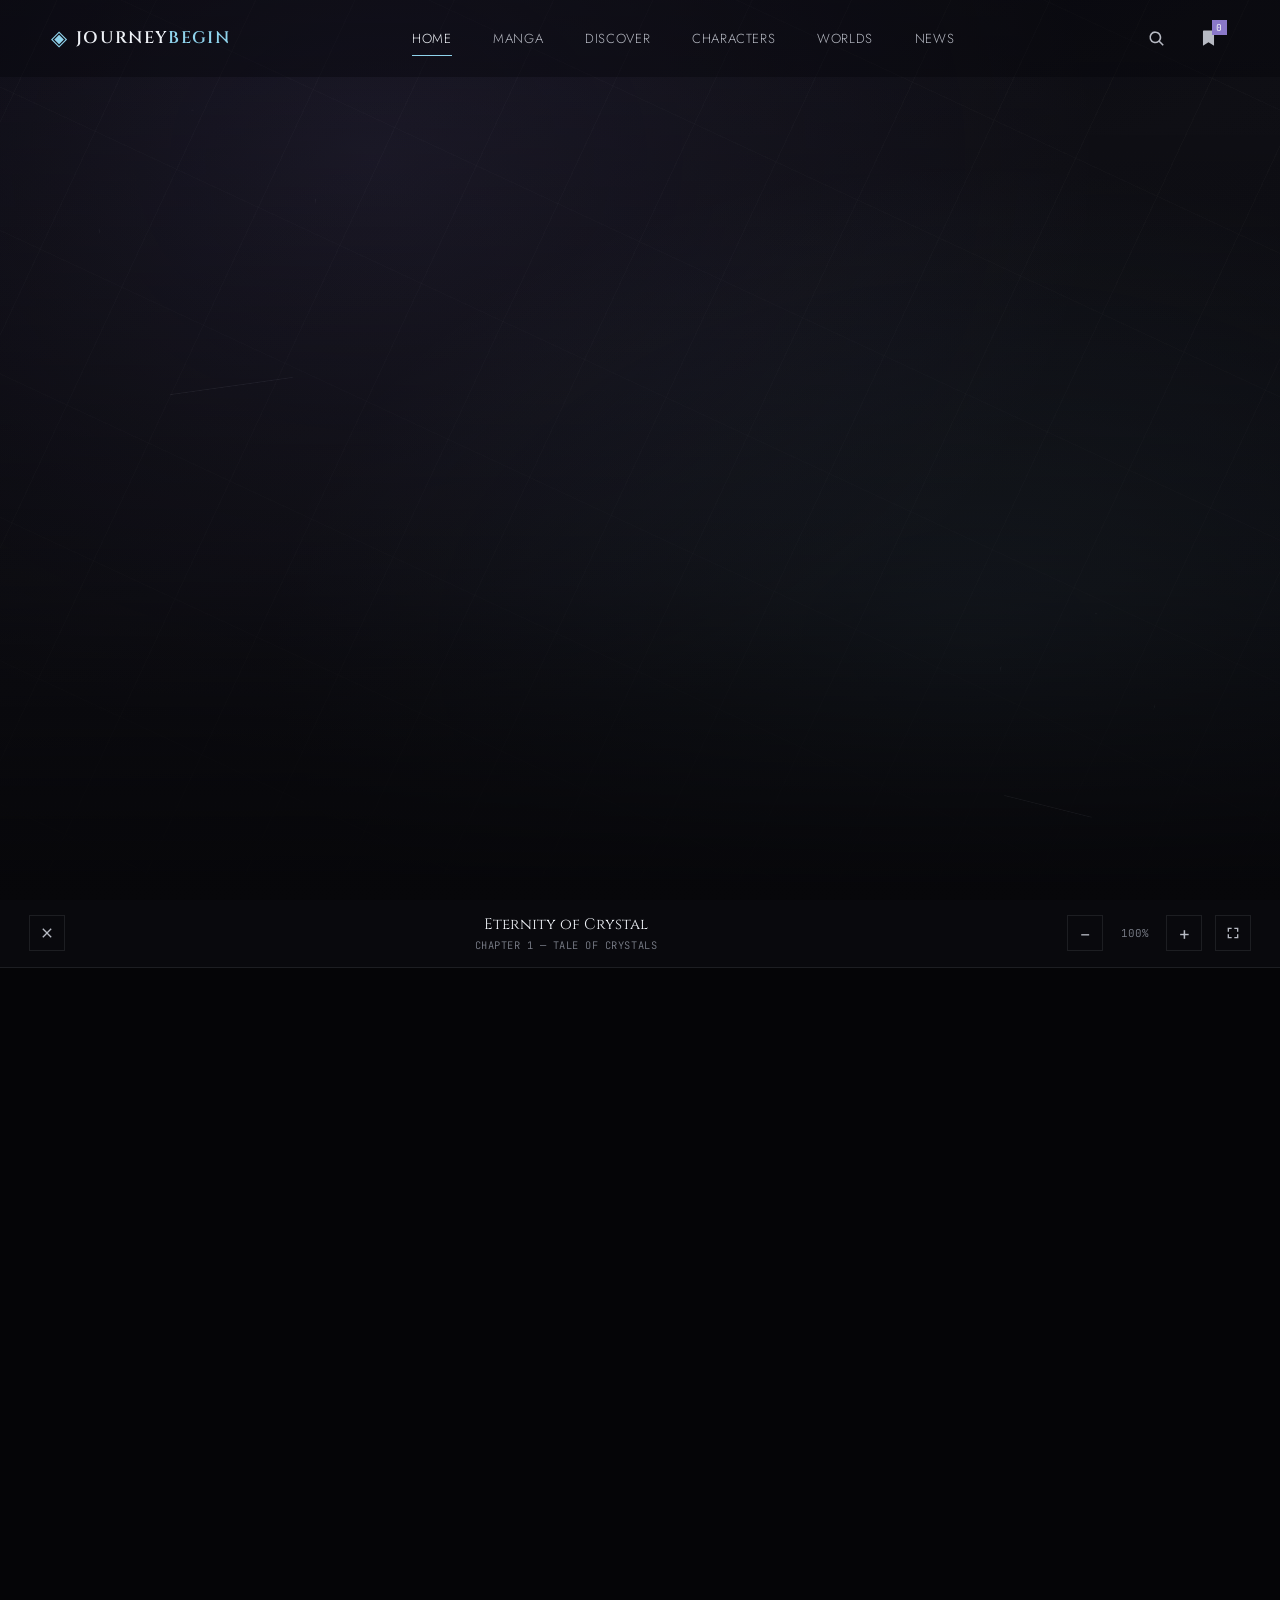
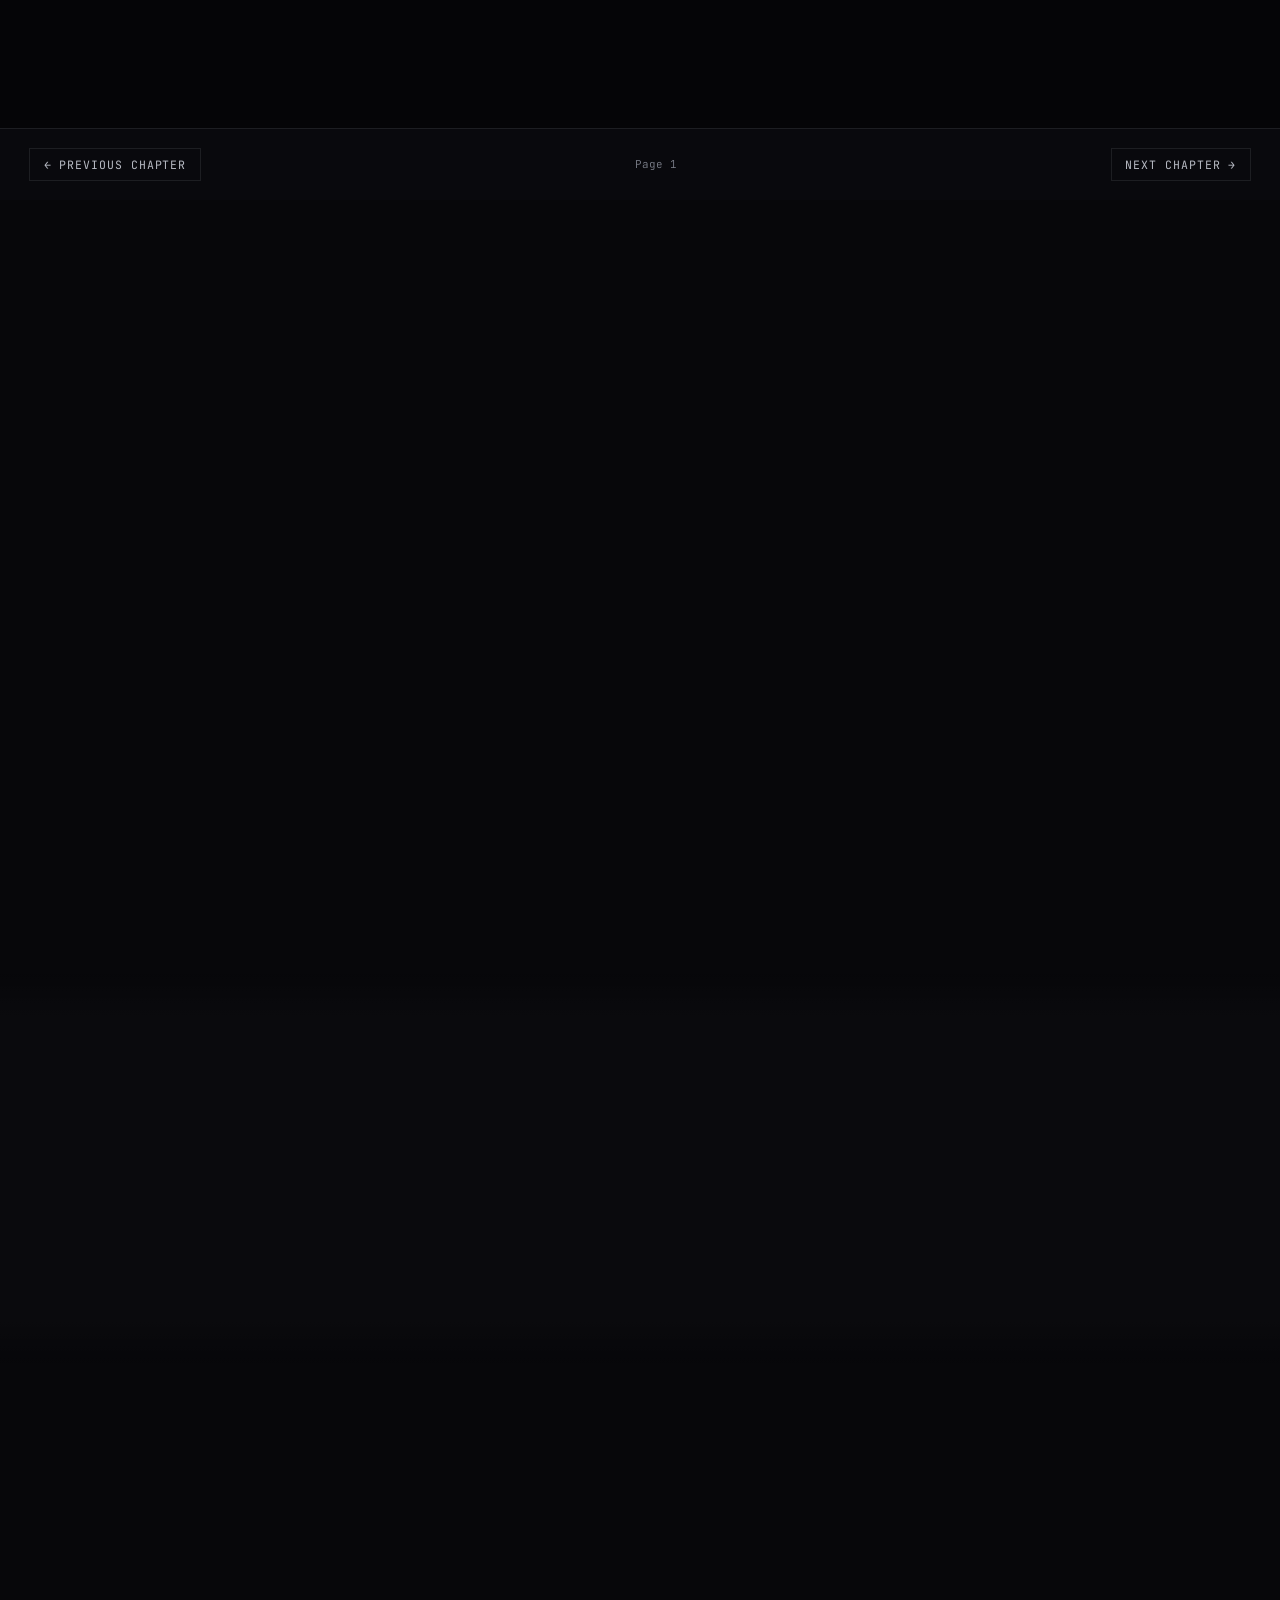
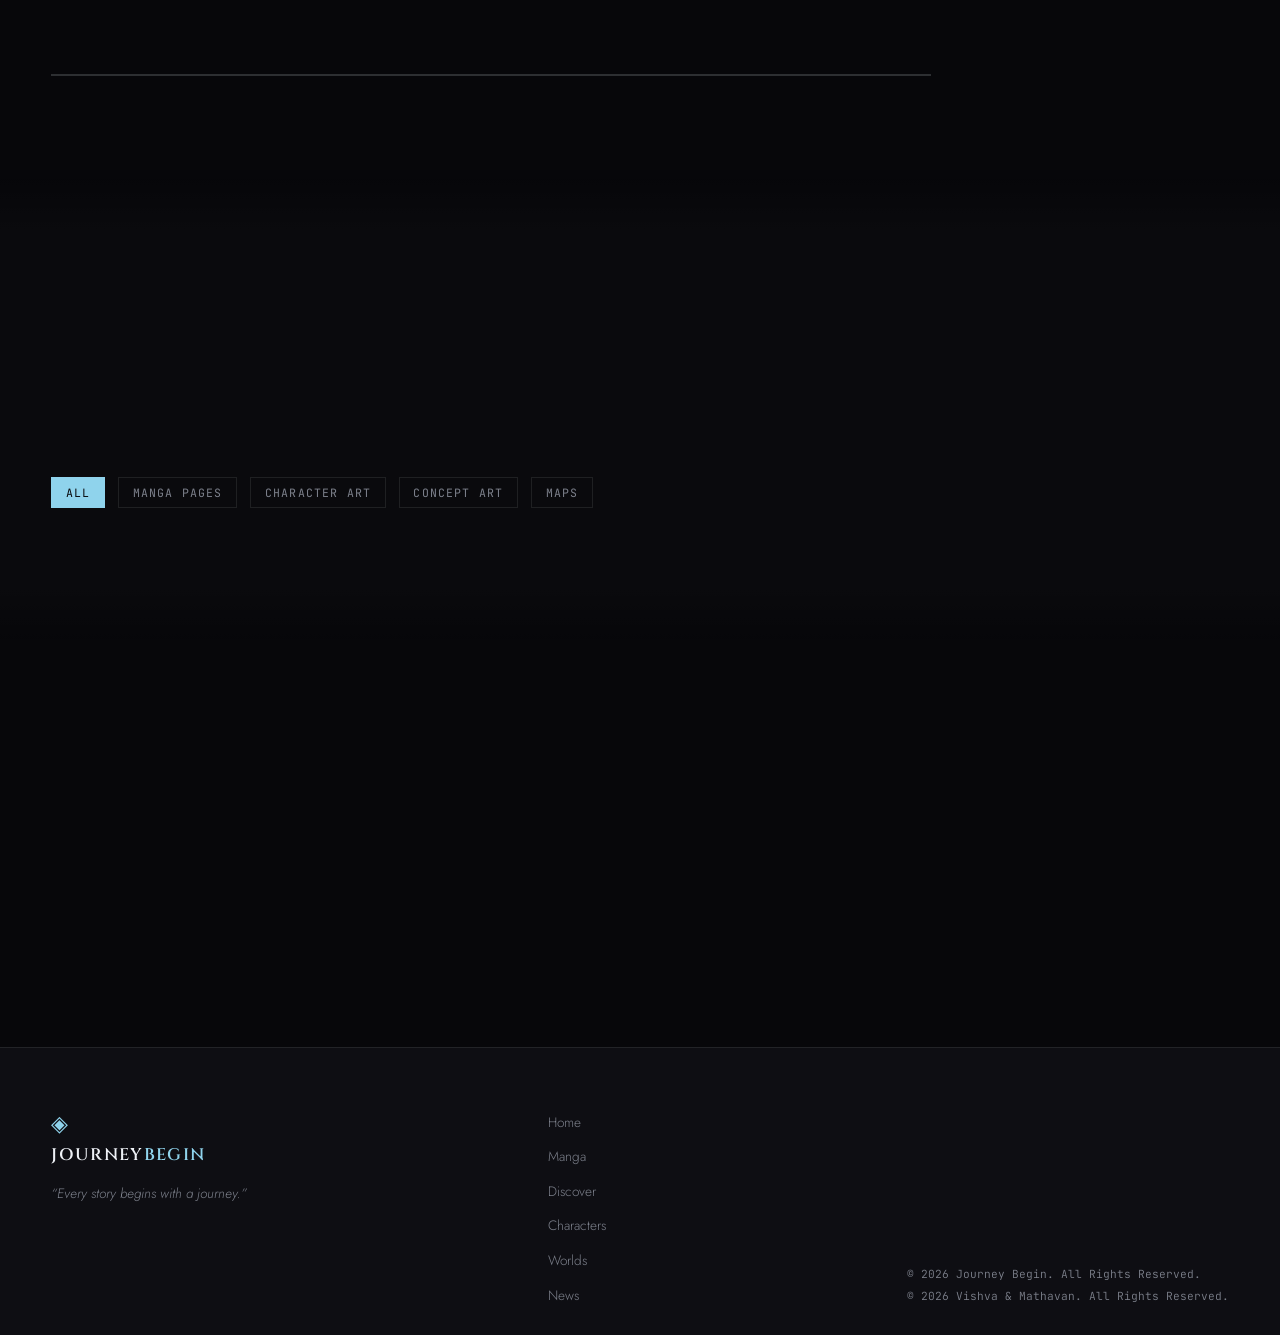
==== commit 4c8f4d3c: "Add files via upload" ====
--- a/index.html
+++ b/index.html
@@ -11,6 +11,10 @@
 <link href="https://fonts.googleapis.com/css2?family=Cinzel:wght@500;600;700;800&family=Jost:wght@300;400;500;600&family=JetBrains+Mono:wght@400;500&display=swap" rel="stylesheet">
 
 <link rel="stylesheet" href="style.css">
+
+<!-- Firebase: loads live content (manga/chapters/characters/etc.) edited from /admin.
+     If this can't reach Firestore, script.js falls back to its built-in defaults. -->
+<script type="module" src="data-loader.js"></script>
 </head>
 <body>
 
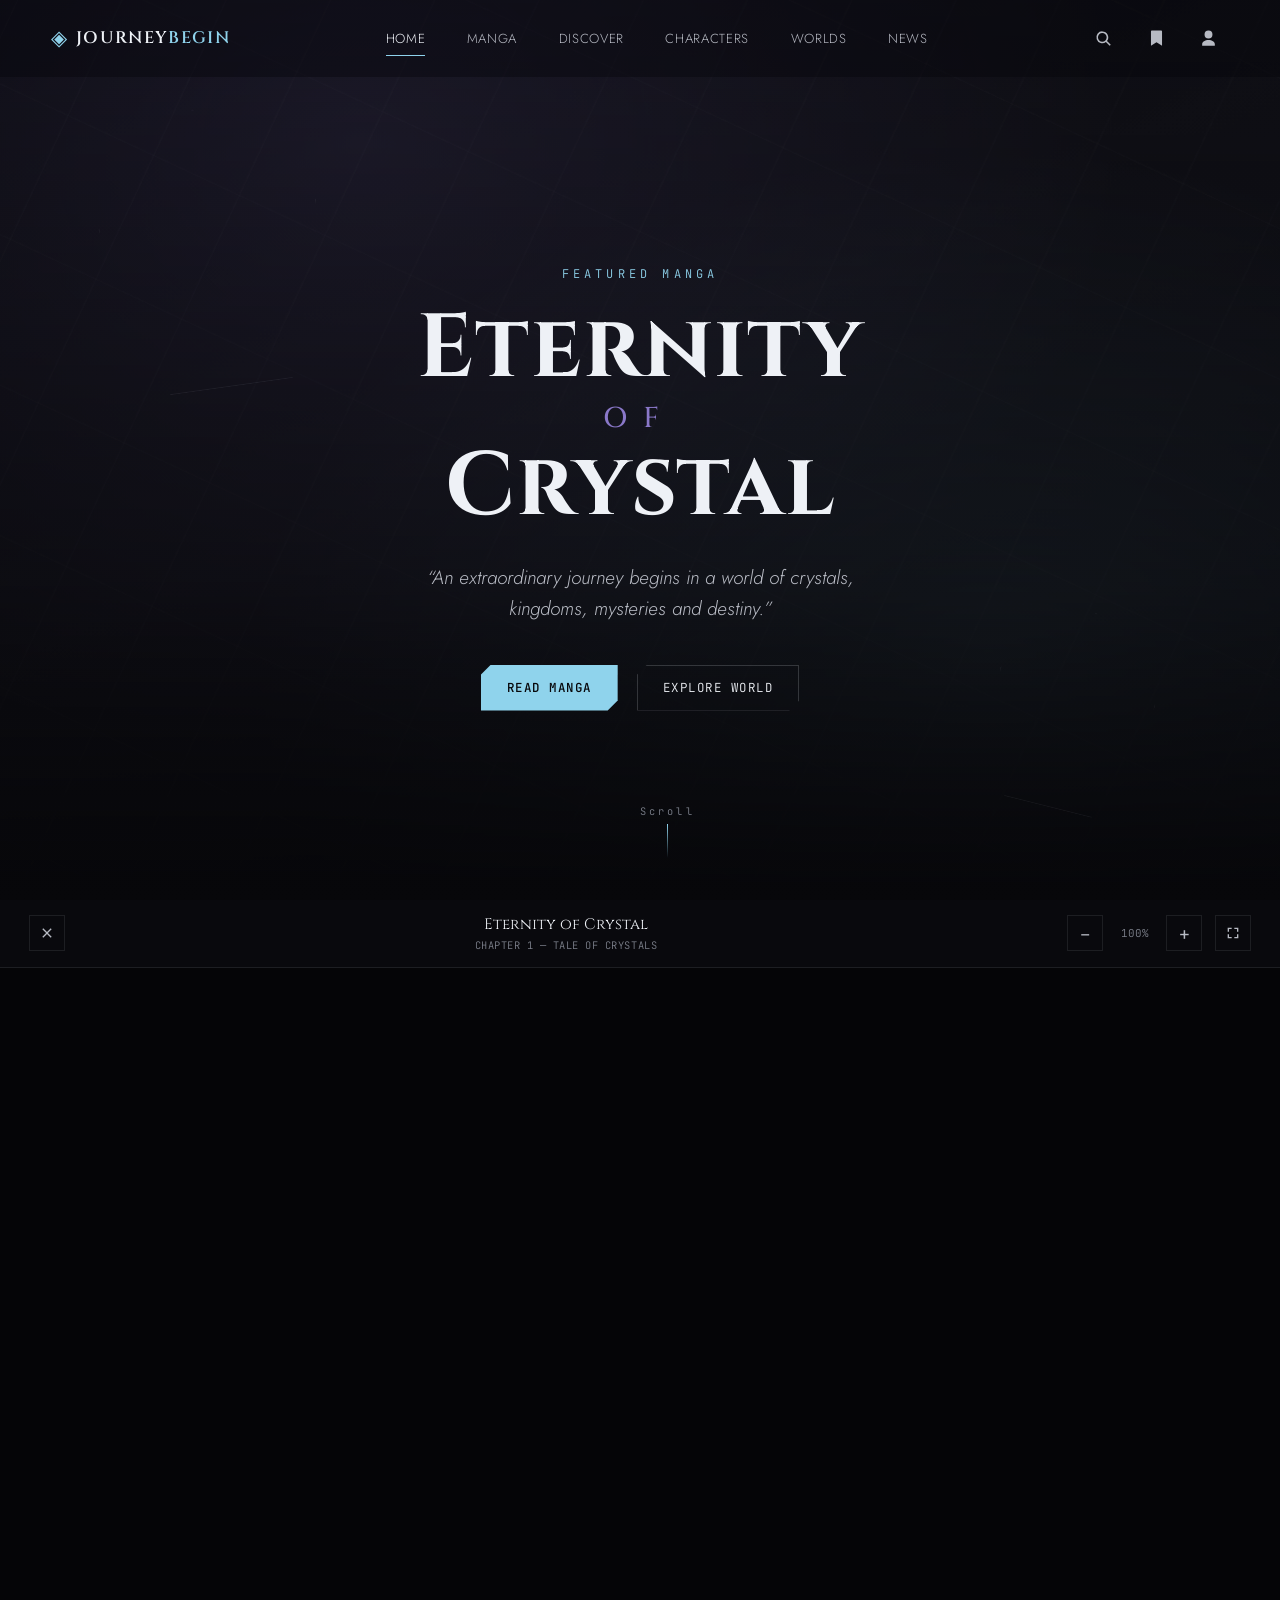
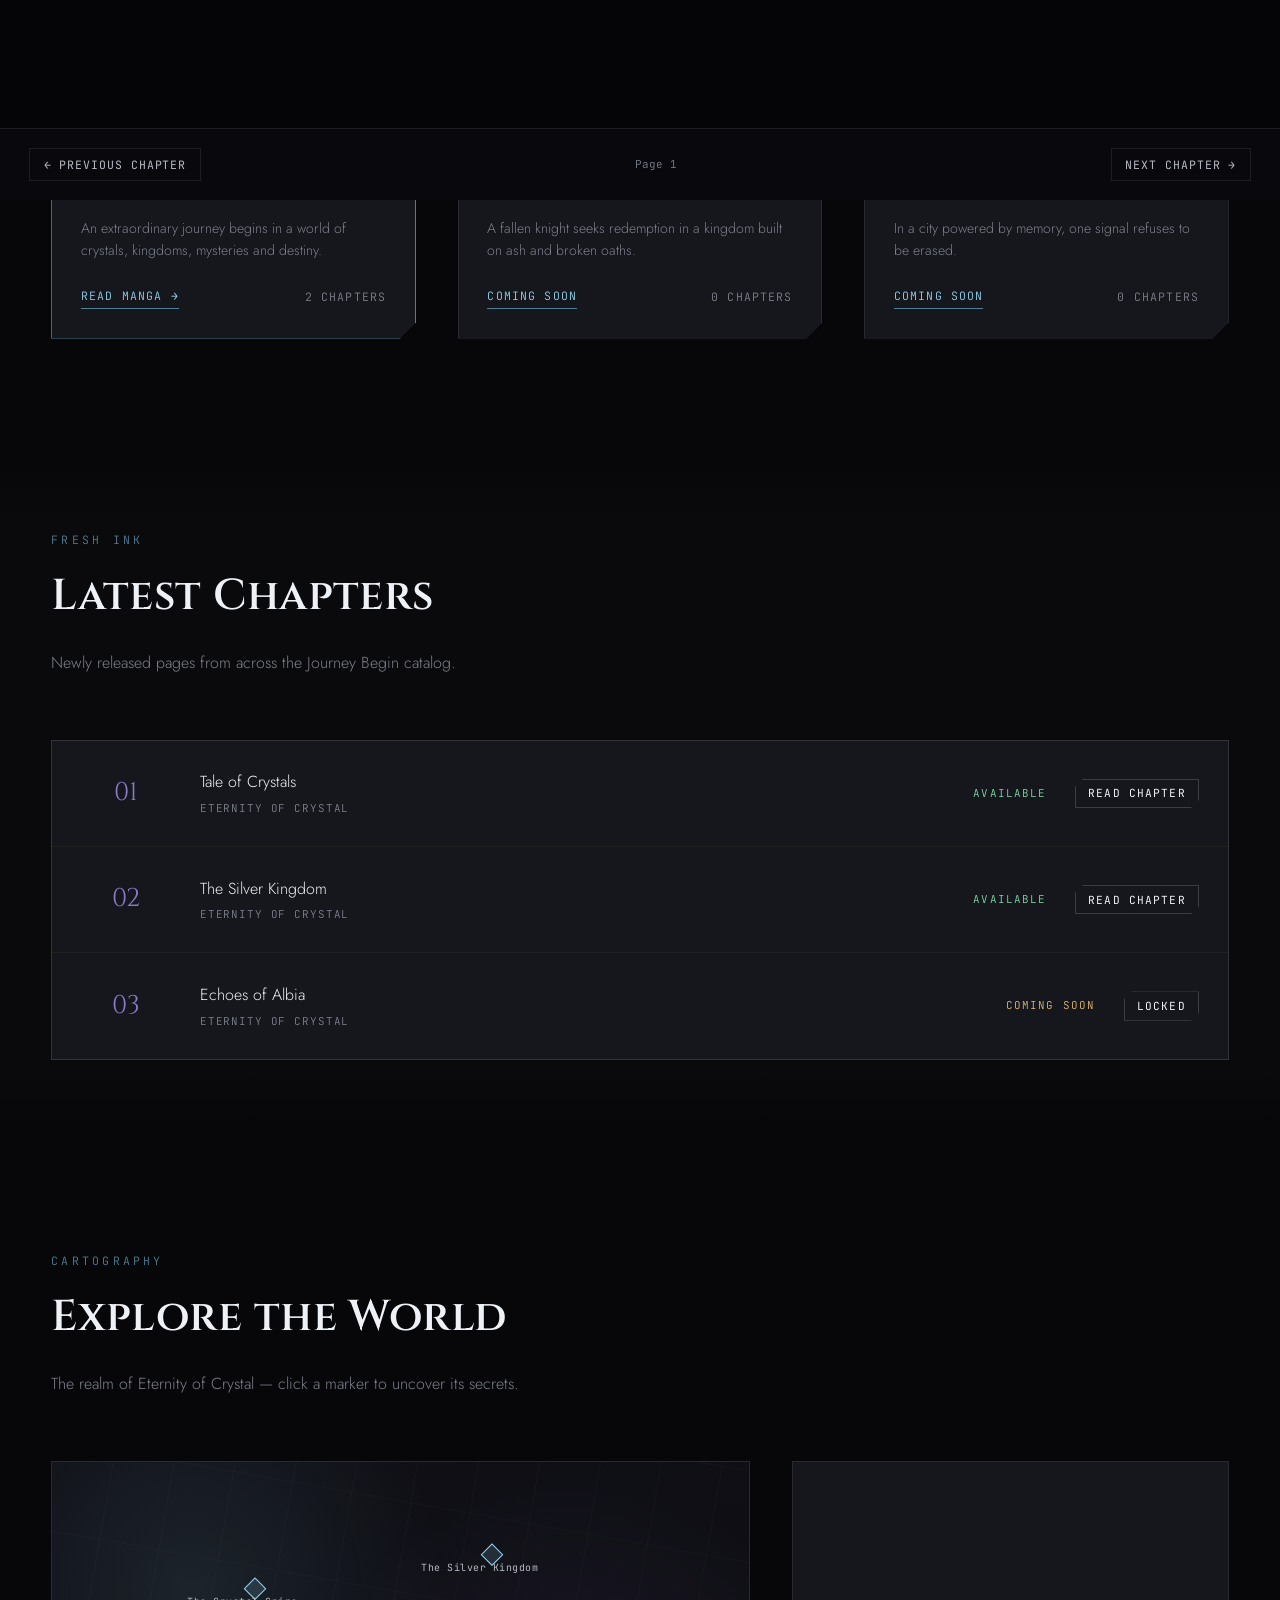
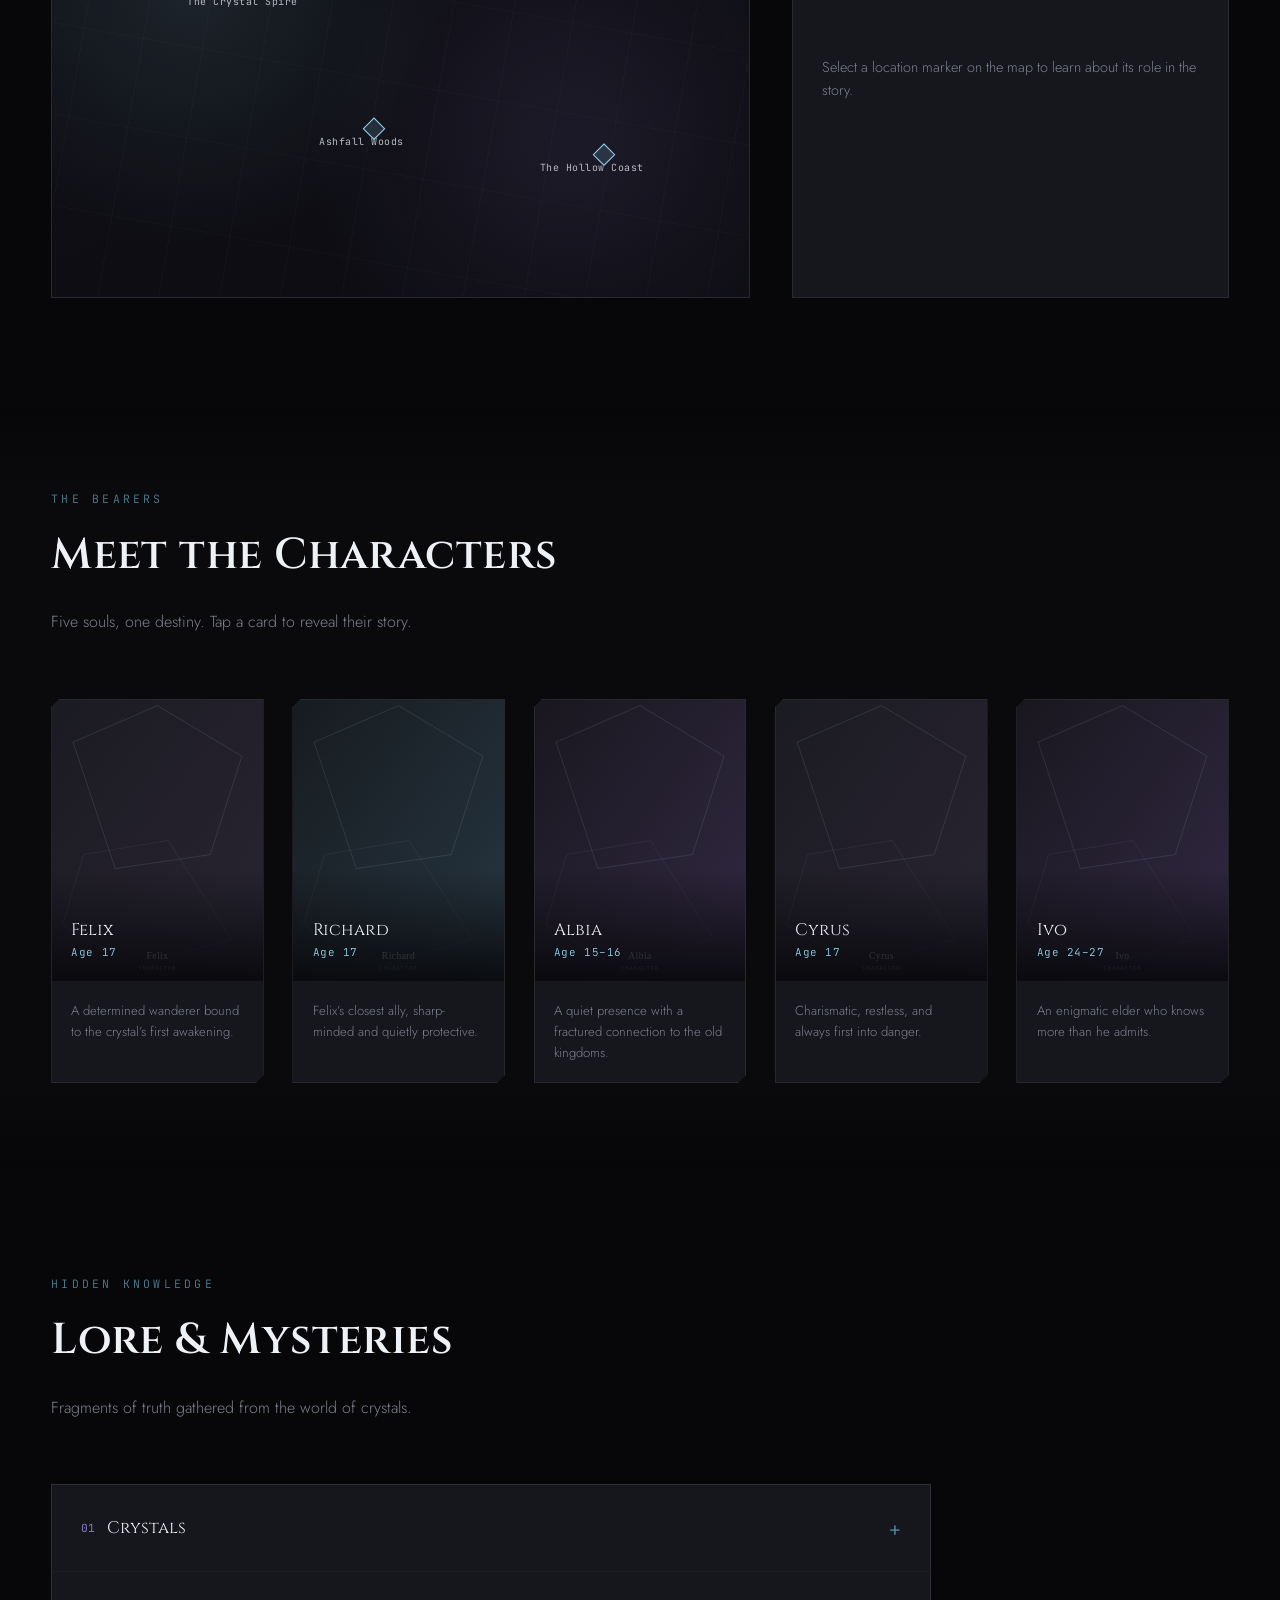
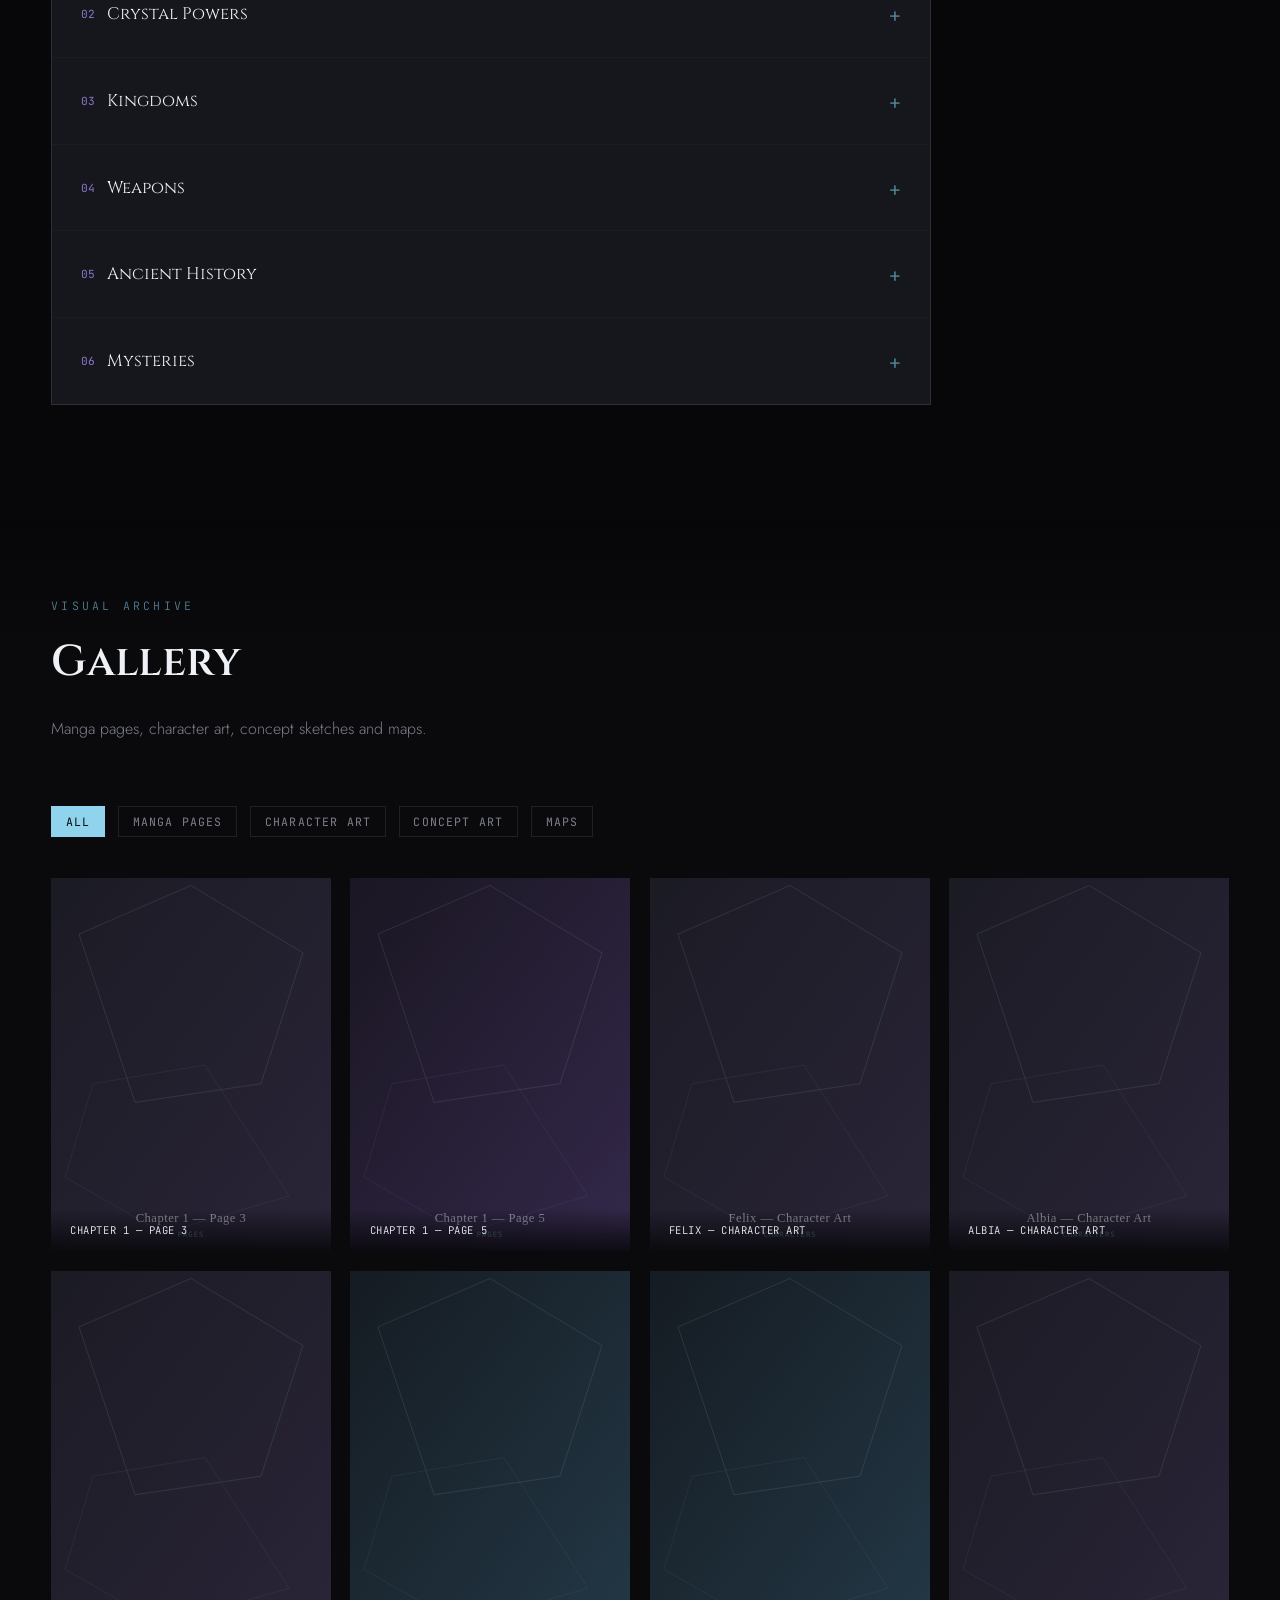
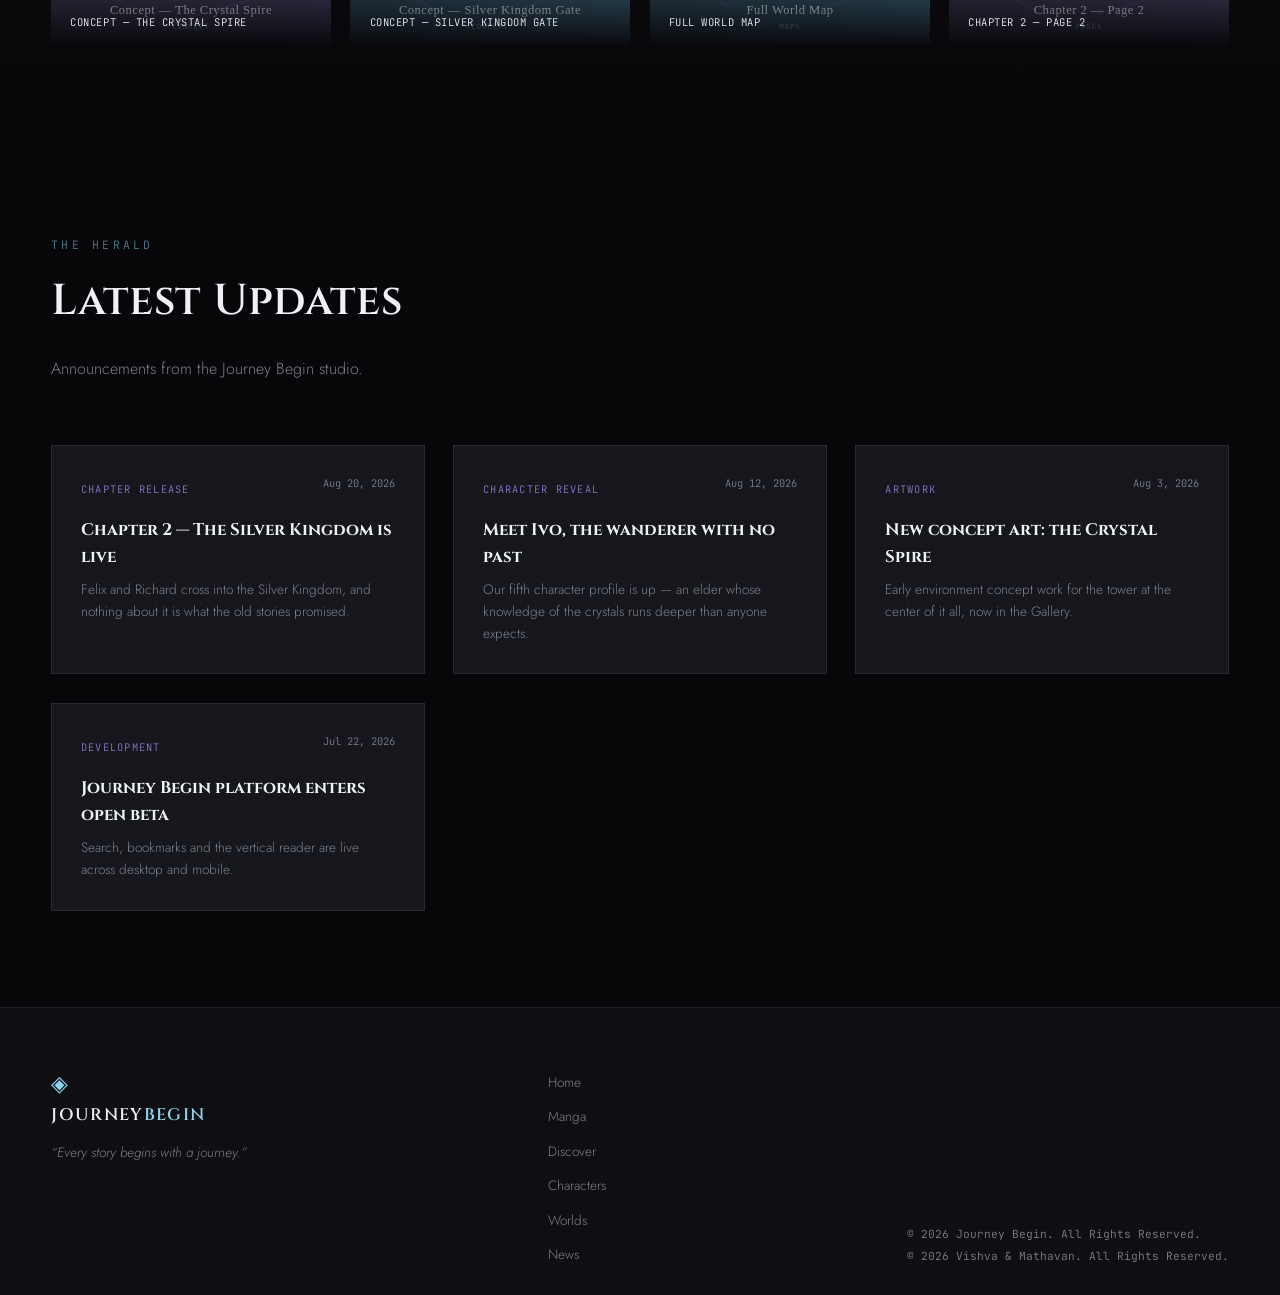
==== commit 8592644e: "Add files via upload" ====
--- a/index.html
+++ b/index.html
@@ -11,10 +11,6 @@
 <link href="https://fonts.googleapis.com/css2?family=Cinzel:wght@500;600;700;800&family=Jost:wght@300;400;500;600&family=JetBrains+Mono:wght@400;500&display=swap" rel="stylesheet">
 
 <link rel="stylesheet" href="style.css">
-
-<!-- Firebase: loads live content (manga/chapters/characters/etc.) edited from /admin.
-     If this can't reach Firestore, script.js falls back to its built-in defaults. -->
-<script type="module" src="data-loader.js"></script>
 </head>
 <body>
 
@@ -51,6 +47,9 @@
         <svg viewBox="0 0 24 24"><path d="M6 2h12a1 1 0 011 1v18l-7-4.2L5 21V3a1 1 0 011-1z"/></svg>
         <span class="badge" id="bookmarkCount">0</span>
       </button>
+      <button class="icon-btn" id="accountToggle" aria-label="Account" title="Account">
+        <svg viewBox="0 0 24 24"><path d="M12 12a5 5 0 100-10 5 5 0 000 10zm0 2c-4.4 0-8 2.2-8 5v2h16v-2c0-2.8-3.6-5-8-5z"/></svg>
+      </button>
       <button class="hamburger" id="hamburgerBtn" aria-label="Menu" aria-expanded="false">
         <span></span><span></span><span></span>
       </button>
@@ -89,6 +88,69 @@
     </div>
     <div class="bookmark-list" id="bookmarkList">
       <p class="empty-note">No bookmarks yet. Tap the crystal icon on any manga or chapter to save it here.</p>
+    </div>
+  </div>
+</div>
+
+<!-- ============================================================
+     ACCOUNT OVERLAY (reader sign in / register / profile)
+============================================================= -->
+<div class="bookmark-overlay" id="accountOverlay">
+  <div class="bookmark-panel account-panel">
+    <div class="bookmark-head">
+      <h3>Account</h3>
+      <button class="icon-btn" id="accountClose" aria-label="Close account panel">
+        <svg viewBox="0 0 24 24"><path d="M6.4 4.98L12 10.59l5.6-5.6 1.4 1.4-5.6 5.6 5.6 5.6-1.4 1.4-5.6-5.6-5.6 5.6-1.4-1.4 5.6-5.6-5.6-5.6z"/></svg>
+      </button>
+    </div>
+
+    <!-- Logged-out view -->
+    <div id="accountAuthView">
+      <div class="account-tabs">
+        <button class="account-tab active" data-account-tab="login">Sign In</button>
+        <button class="account-tab" data-account-tab="register">Create Account</button>
+      </div>
+
+      <div class="account-error hidden" id="accountError"></div>
+
+      <form id="accountLoginForm" class="account-form">
+        <div class="field">
+          <label for="acctLoginEmail">Email</label>
+          <input type="email" id="acctLoginEmail" autocomplete="username" required>
+        </div>
+        <div class="field">
+          <label for="acctLoginPassword">Password</label>
+          <input type="password" id="acctLoginPassword" autocomplete="current-password" required>
+        </div>
+        <button type="submit" class="acct-btn-primary">Sign In</button>
+      </form>
+
+      <form id="accountRegisterForm" class="account-form hidden">
+        <div class="field">
+          <label for="acctRegName">Display Name</label>
+          <input type="text" id="acctRegName" autocomplete="name" required maxlength="40">
+        </div>
+        <div class="field">
+          <label for="acctRegEmail">Email</label>
+          <input type="email" id="acctRegEmail" autocomplete="username" required>
+        </div>
+        <div class="field">
+          <label for="acctRegPassword">Password</label>
+          <input type="password" id="acctRegPassword" autocomplete="new-password" required minlength="6">
+          <div class="account-hint">At least 6 characters.</div>
+        </div>
+        <button type="submit" class="acct-btn-primary">Create Account</button>
+      </form>
+    </div>
+
+    <!-- Logged-in view -->
+    <div id="accountProfileView" class="hidden">
+      <div class="account-profile">
+        <div class="account-avatar" id="accountAvatar">?</div>
+        <div class="account-name" id="accountName">—</div>
+        <div class="account-email" id="accountEmail">—</div>
+      </div>
+      <button class="acct-btn-danger" id="accountLogoutBtn">Sign Out</button>
     </div>
   </div>
 </div>
@@ -331,6 +393,13 @@
 <!-- Toast for bookmark confirmations -->
 <div class="toast" id="toast"></div>
 
+<!-- Firebase (compat SDK — works with plain <script> files, no bundler needed) -->
+<script src="https://www.gstatic.com/firebasejs/10.12.5/firebase-app-compat.js"></script>
+<script src="https://www.gstatic.com/firebasejs/10.12.5/firebase-auth-compat.js"></script>
+<script src="https://www.gstatic.com/firebasejs/10.12.5/firebase-firestore-compat.js"></script>
+<script src="https://www.gstatic.com/firebasejs/10.12.5/firebase-analytics-compat.js"></script>
+<script src="firebase-config.js"></script>
+
 <script src="script.js"></script>
 </body>
 </html>
--- a/style.css
+++ b/style.css
@@ -98,6 +98,8 @@
 /* ---------------------------------------------------------------------
    3. UTILITIES
 --------------------------------------------------------------------- */
+.hidden{ display:none !important; }
+
 .facet{
   clip-path: polygon(
     var(--cut) 0, 100% 0, 100% calc(100% - var(--cut)),
@@ -502,6 +504,45 @@
 .bookmark-row .brremove:hover{ color: var(--ice); }
 
 /* ---------------------------------------------------------------------
+   16b. ACCOUNT PANEL (reader sign in / register / profile)
+--------------------------------------------------------------------- */
+.account-tabs{ display:flex; gap: var(--sp-2); margin-bottom: var(--sp-4); border-bottom: 1px solid var(--hairline); }
+.account-tab{
+  font-family: var(--font-mono); font-size:.72rem; letter-spacing:.06em; text-transform:uppercase;
+  color: var(--text-low); padding: .7em 0; border-bottom: 2px solid transparent; margin-right: var(--sp-4);
+}
+.account-tab.active{ color: var(--ice); border-bottom-color: var(--ice-dim); }
+.account-form .field{ margin-bottom: var(--sp-3); }
+.account-form label{ display:block; font-size:.78rem; color: var(--text-mid); margin-bottom:.3rem; }
+.account-form input{
+  width:100%; background: var(--surface-2); border:1px solid var(--hairline-strong); color: var(--text-hi);
+  border-radius:6px; padding:.6rem .7rem; font-family: var(--font-body); outline:none;
+}
+.account-form input:focus{ border-color: var(--ice-dim); }
+.account-hint{ font-size:.7rem; color: var(--text-low); margin-top:.3rem; }
+.acct-btn-primary, .acct-btn-danger{
+  width:100%; padding:.7rem 1rem; border-radius:8px; font-size:.9rem; letter-spacing:.02em;
+  border:1px solid var(--ice-dim); margin-top:.3rem;
+}
+.acct-btn-primary{ background: linear-gradient(135deg, var(--ice-deep), var(--violet-deep)); color: var(--text-hi); }
+.acct-btn-primary:hover{ filter: brightness(1.15); }
+.acct-btn-danger{ background:none; border-color: rgba(224,138,138,0.5); color: var(--status-danger); }
+.acct-btn-danger:hover{ background: rgba(224,138,138,0.1); }
+.account-error{
+  background: rgba(224,138,138,0.1); border:1px solid rgba(224,138,138,0.4); color: var(--status-danger);
+  padding:.6rem .8rem; border-radius:6px; font-size:.82rem; margin-bottom: var(--sp-3);
+}
+.account-profile{ text-align:center; padding: var(--sp-4) 0 var(--sp-5); }
+.account-avatar{
+  width:64px; height:64px; border-radius:50%; margin:0 auto var(--sp-3);
+  background: linear-gradient(135deg, var(--ice-deep), var(--violet-deep));
+  display:flex; align-items:center; justify-content:center;
+  font-family: var(--font-display); font-size:1.5rem; color: var(--text-hi);
+}
+.account-name{ color: var(--text-hi); font-size:1.05rem; margin-bottom:.2rem; }
+.account-email{ color: var(--text-low); font-size:.8rem; }
+
+/* ---------------------------------------------------------------------
    17. MANGA READER
 --------------------------------------------------------------------- */
 .reader{
@@ -541,6 +582,99 @@
 .reader-nav-btn:hover:not(:disabled){ color: var(--ice); border-color: var(--ice-dim); }
 .reader-nav-btn:disabled{ opacity:.3; cursor:not-allowed; }
 .reader-progress{ font-family: var(--font-mono); font-size:.68rem; color: var(--text-low); }
+
+/* ---------------------------------------------------------------------
+   17b. CHAPTER COMMENTS (Instagram-style, inside reader below last page)
+--------------------------------------------------------------------- */
+.reader-comments{
+  width: 100%; max-width: 900px; margin-top: var(--sp-5); padding: var(--sp-4) var(--sp-3) var(--sp-5);
+  border-top: 1px solid var(--hairline);
+}
+.reader-comments h3{ font-family: var(--font-display); color: var(--text-hi); font-size:1.1rem; margin-bottom: var(--sp-3); }
+
+.comment-form{ display:flex; flex-direction:column; gap: var(--sp-2); margin-bottom: var(--sp-4); }
+.comment-form textarea{
+  width:100%; min-height:60px; resize:vertical; background: var(--surface-2); border:1px solid var(--hairline-strong);
+  color: var(--text-hi); border-radius:8px; padding:.7rem .8rem; font-family: var(--font-body); outline:none;
+}
+.comment-form textarea:focus{ border-color: var(--ice-dim); }
+.comment-form button{
+  align-self:flex-end; padding:.55rem 1.1rem; border-radius:8px; border:1px solid var(--ice-dim);
+  background: linear-gradient(135deg, var(--ice-deep), var(--violet-deep)); color: var(--text-hi); font-size:.85rem;
+}
+.comment-form button:hover{ filter: brightness(1.15); }
+.comment-login-note{
+  display:flex; align-items:center; justify-content:space-between; gap: var(--sp-3);
+  background: var(--surface); border:1px solid var(--hairline); border-radius:8px;
+  padding: var(--sp-3); margin-bottom: var(--sp-4); font-size:.85rem; color: var(--text-mid); flex-wrap:wrap;
+}
+.comment-login-note button{
+  padding:.5rem 1rem; border-radius:6px; border:1px solid var(--ice-dim); color: var(--ice); background:none; font-size:.8rem;
+}
+.comment-login-note button:hover{ background: rgba(143,211,236,0.08); }
+.comment-empty{ color: var(--text-low); font-size:.85rem; }
+
+/* Quick-emoji compose bar — inserts an emoji into the nearby textarea,
+   it is not a per-comment reaction (see .ig-like-btn for that). */
+.quick-emoji-bar{ display:flex; flex-wrap:wrap; gap:.3rem; }
+.quick-emoji-btn{
+  font-size:1.05rem; line-height:1; padding:.3rem .45rem; border-radius:6px; border:1px solid var(--hairline);
+  background: var(--surface-2);
+}
+.quick-emoji-btn:hover{ border-color: var(--ice-dim); background: var(--surface-3); }
+
+.comment-list{ display:flex; flex-direction:column; gap: var(--sp-4); }
+.comment-thread{ display:flex; flex-direction:column; }
+
+.comment-row{ display:flex; align-items:flex-start; gap: var(--sp-2); }
+.comment-row.is-reply{ margin-left: 2.6rem; margin-top: var(--sp-2); }
+.comment-avatar{
+  width:32px; height:32px; border-radius:50%; flex-shrink:0;
+  background: linear-gradient(135deg, var(--ice-deep), var(--violet-deep));
+  display:flex; align-items:center; justify-content:center; font-family: var(--font-display); font-size:.8rem; color: var(--text-hi);
+}
+.comment-row.is-reply .comment-avatar{ width:26px; height:26px; font-size:.7rem; }
+.comment-body{ flex:1; min-width:0; }
+.comment-line{ display:flex; align-items:baseline; gap:.5rem; flex-wrap:wrap; }
+.comment-author{ font-size:.86rem; color: var(--text-hi); font-weight:600; }
+.comment-time{ font-size:.72rem; color: var(--text-low); }
+.comment-text{ font-size:.88rem; color: var(--text-mid); line-height:1.45; margin: .15rem 0 .3rem; white-space:pre-wrap; word-break:break-word; }
+.comment-reply-toggle{ font-size:.76rem; color: var(--text-low); font-weight:600; }
+.comment-reply-toggle:hover{ color: var(--ice); }
+
+/* Instagram-style single heart, on the far right of the row */
+.ig-like-btn{
+  display:flex; flex-direction:column; align-items:center; gap:.15rem;
+  color: var(--text-low); flex-shrink:0; padding-top:.1rem;
+}
+.ig-like-btn svg{ width:16px; height:16px; fill:none; stroke:currentColor; stroke-width:1.8; }
+.ig-like-btn.liked{ color: var(--status-danger); }
+.ig-like-btn.liked svg{ fill: currentColor; stroke:currentColor; }
+.ig-like-btn:hover{ color: var(--ice); }
+.ig-like-btn.liked:hover{ color: var(--status-danger); }
+.ig-like-count{ font-size:.68rem; font-family: var(--font-mono); color: var(--text-low); min-height:.9em; }
+
+.comment-replies{ display:flex; flex-direction:column; }
+.view-more-replies{
+  display:flex; align-items:center; gap:.5rem; margin: var(--sp-2) 0 0 2.6rem;
+  font-size:.76rem; color: var(--text-low); font-weight:600;
+}
+.view-more-replies .line{ width:18px; height:1px; background: var(--hairline-strong); display:inline-block; }
+.view-more-replies:hover{ color: var(--ice); }
+.more-replies{ display:flex; flex-direction:column; }
+
+.reply-form{ display:flex; flex-direction:column; gap:.5rem; margin: var(--sp-2) 0 0 2.6rem; }
+.reply-form textarea{
+  min-height:44px; resize:vertical; background: var(--surface-2); border:1px solid var(--hairline-strong);
+  color: var(--text-hi); border-radius:8px; padding:.6rem .7rem; font-family: var(--font-body); outline:none; font-size:.85rem;
+}
+.reply-form textarea:focus{ border-color: var(--ice-dim); }
+.reply-form button{
+  align-self:flex-end; padding:.4rem .9rem; border-radius:8px; border:1px solid var(--ice-dim);
+  background: linear-gradient(135deg, var(--ice-deep), var(--violet-deep)); color: var(--text-hi); font-size:.78rem;
+}
+.reply-form button:hover{ filter: brightness(1.15); }
+
 
 /* ---------------------------------------------------------------------
    18. LIGHTBOX
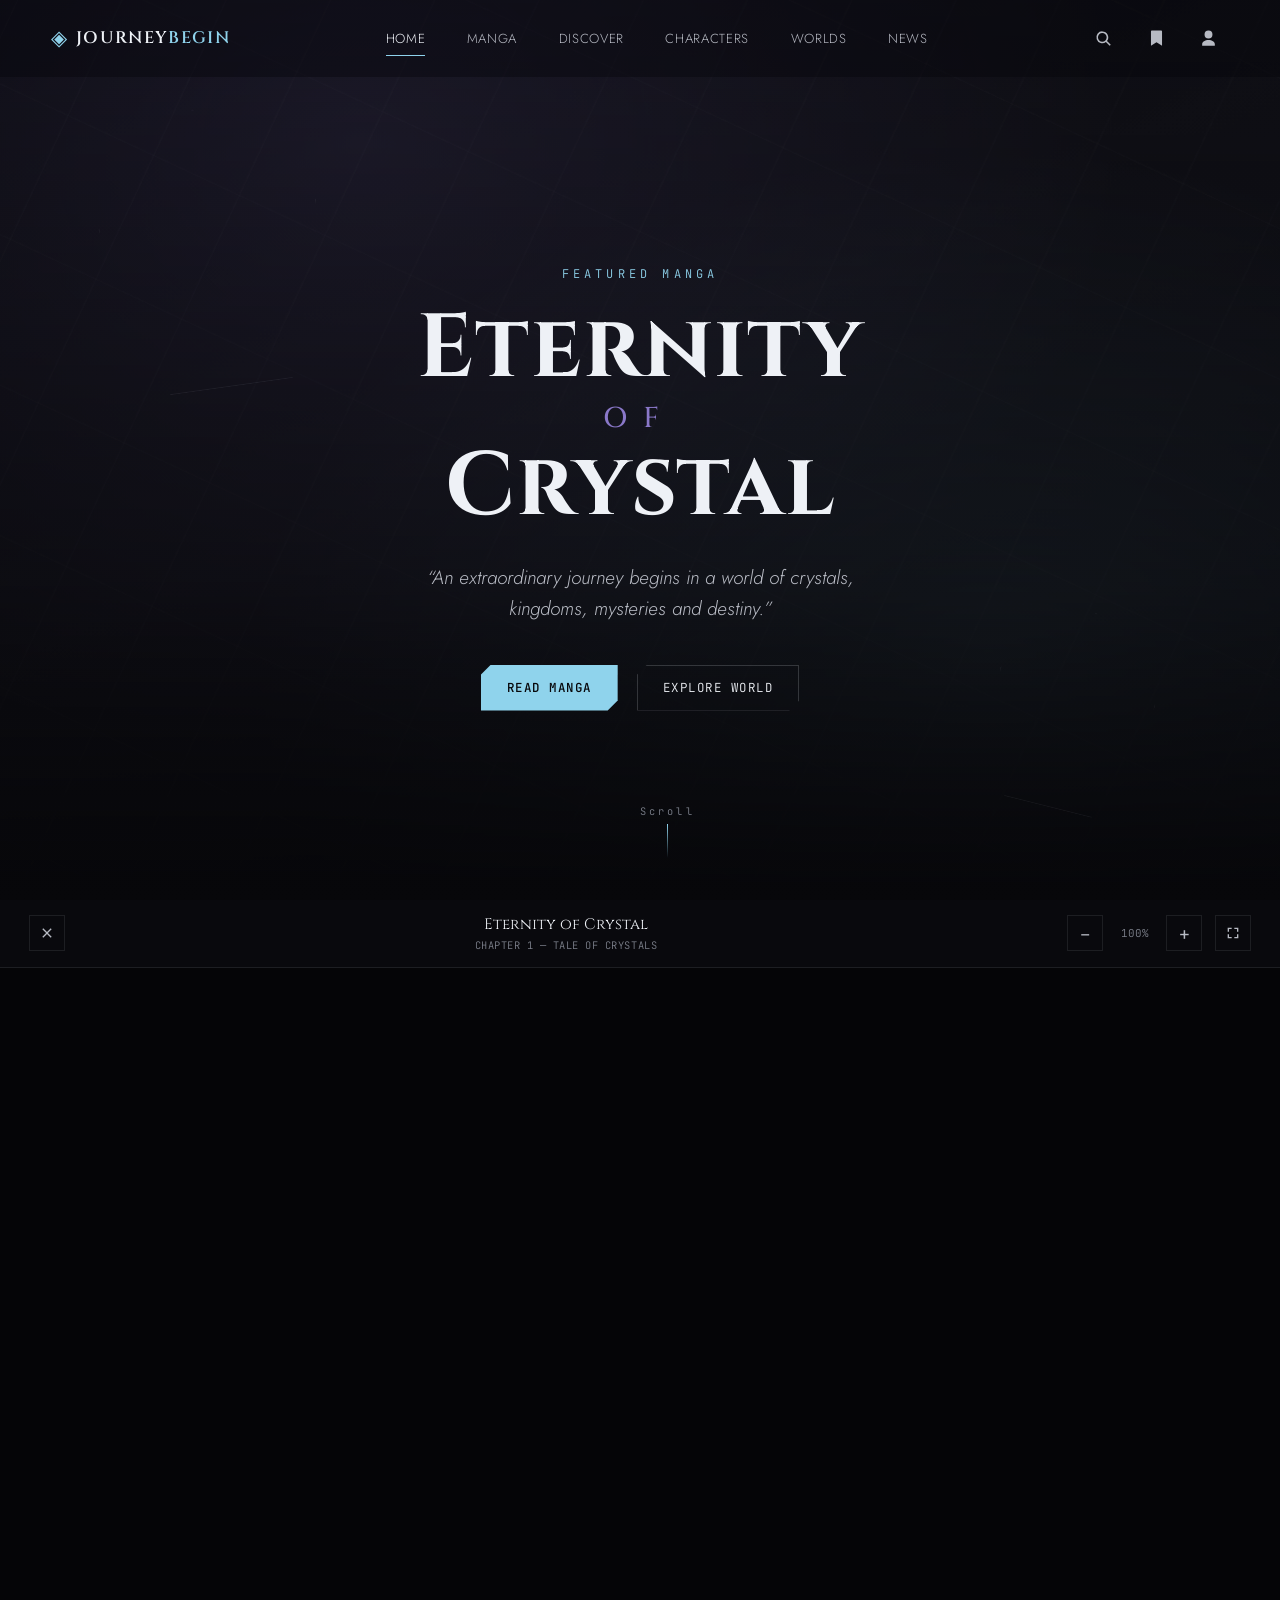
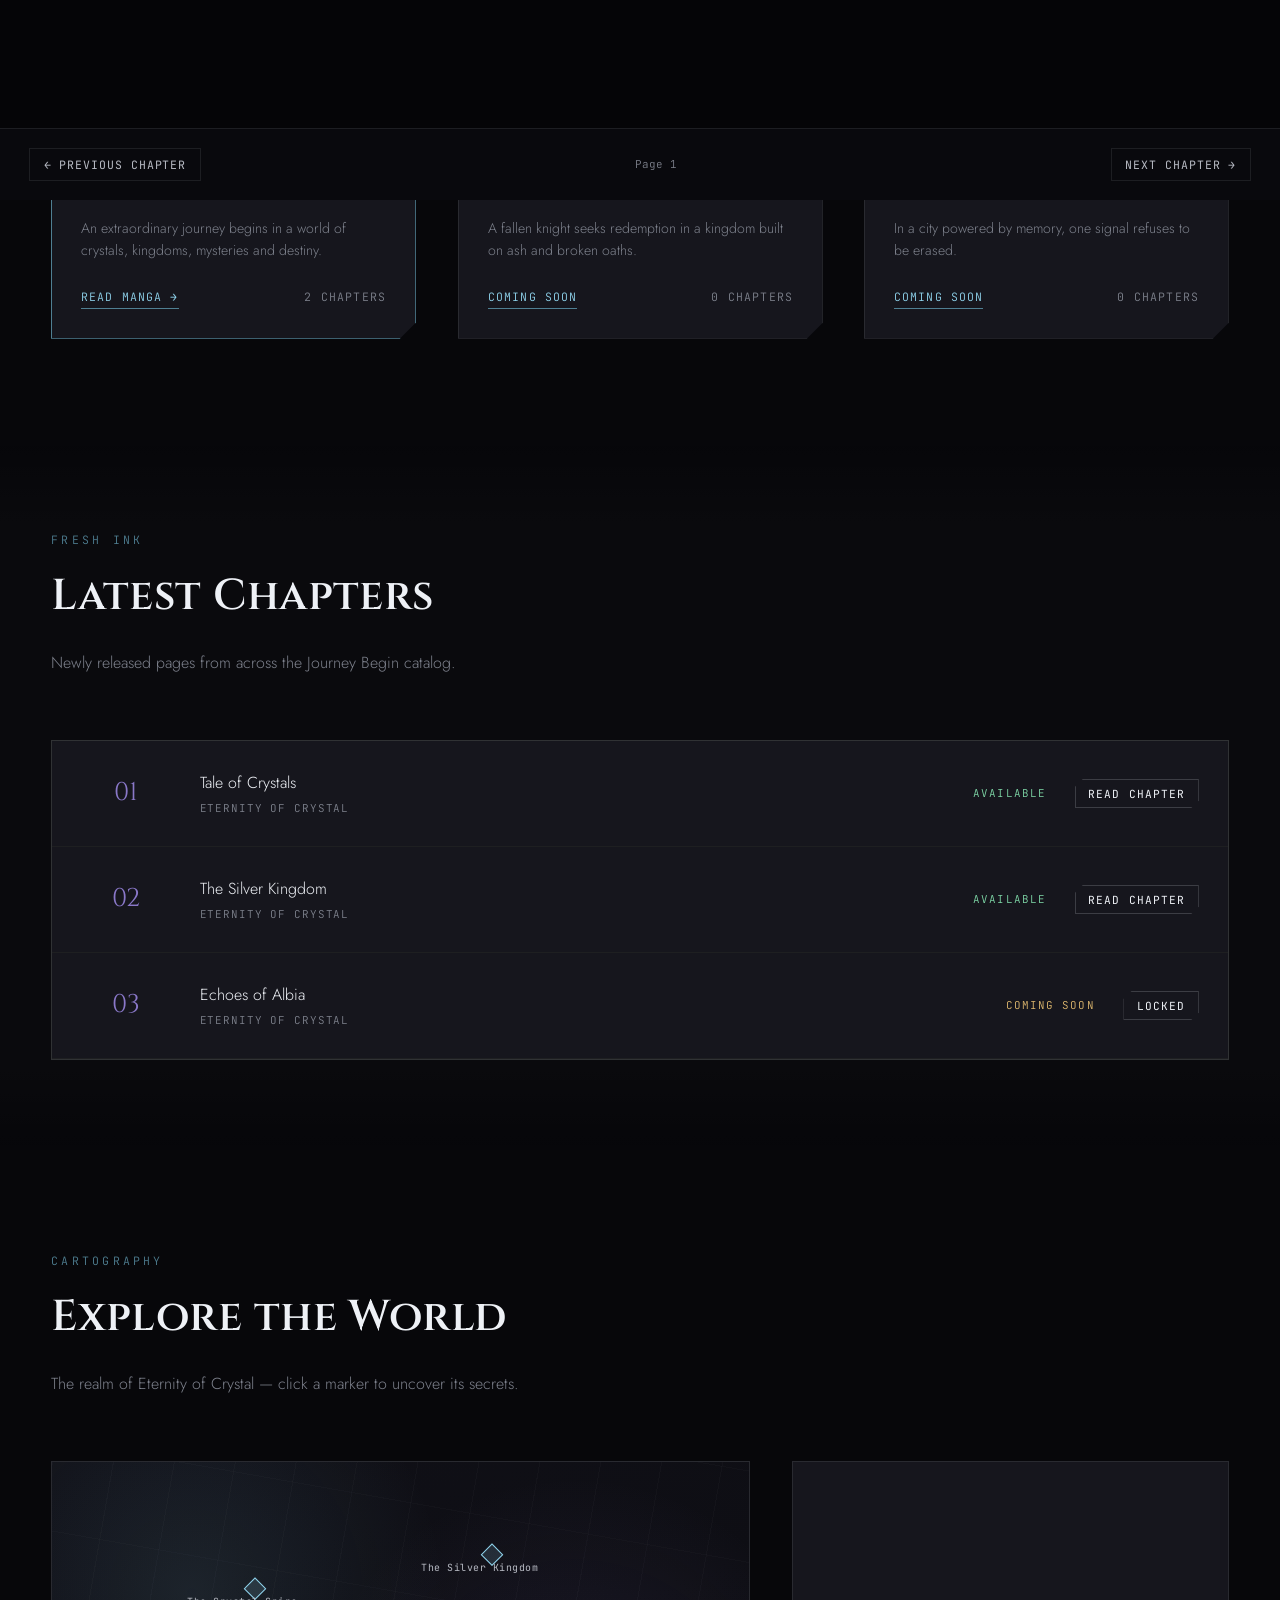
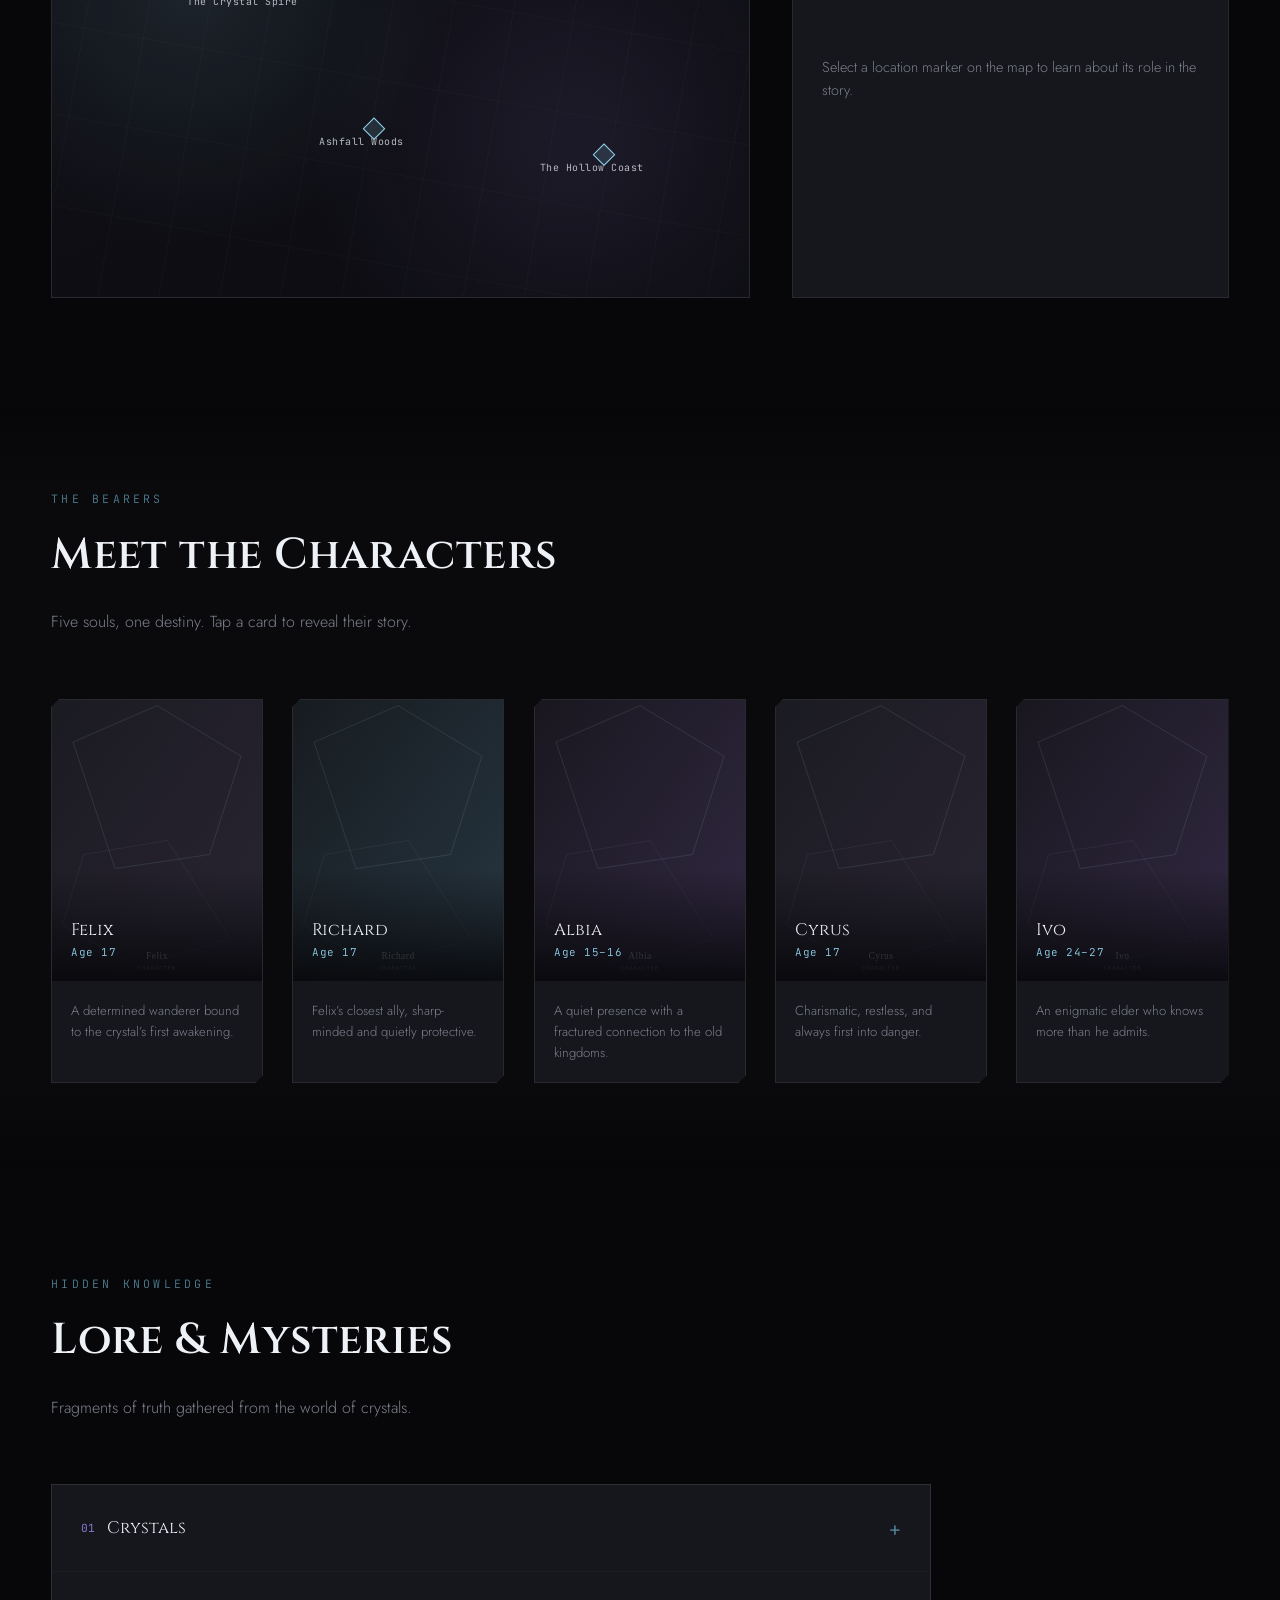
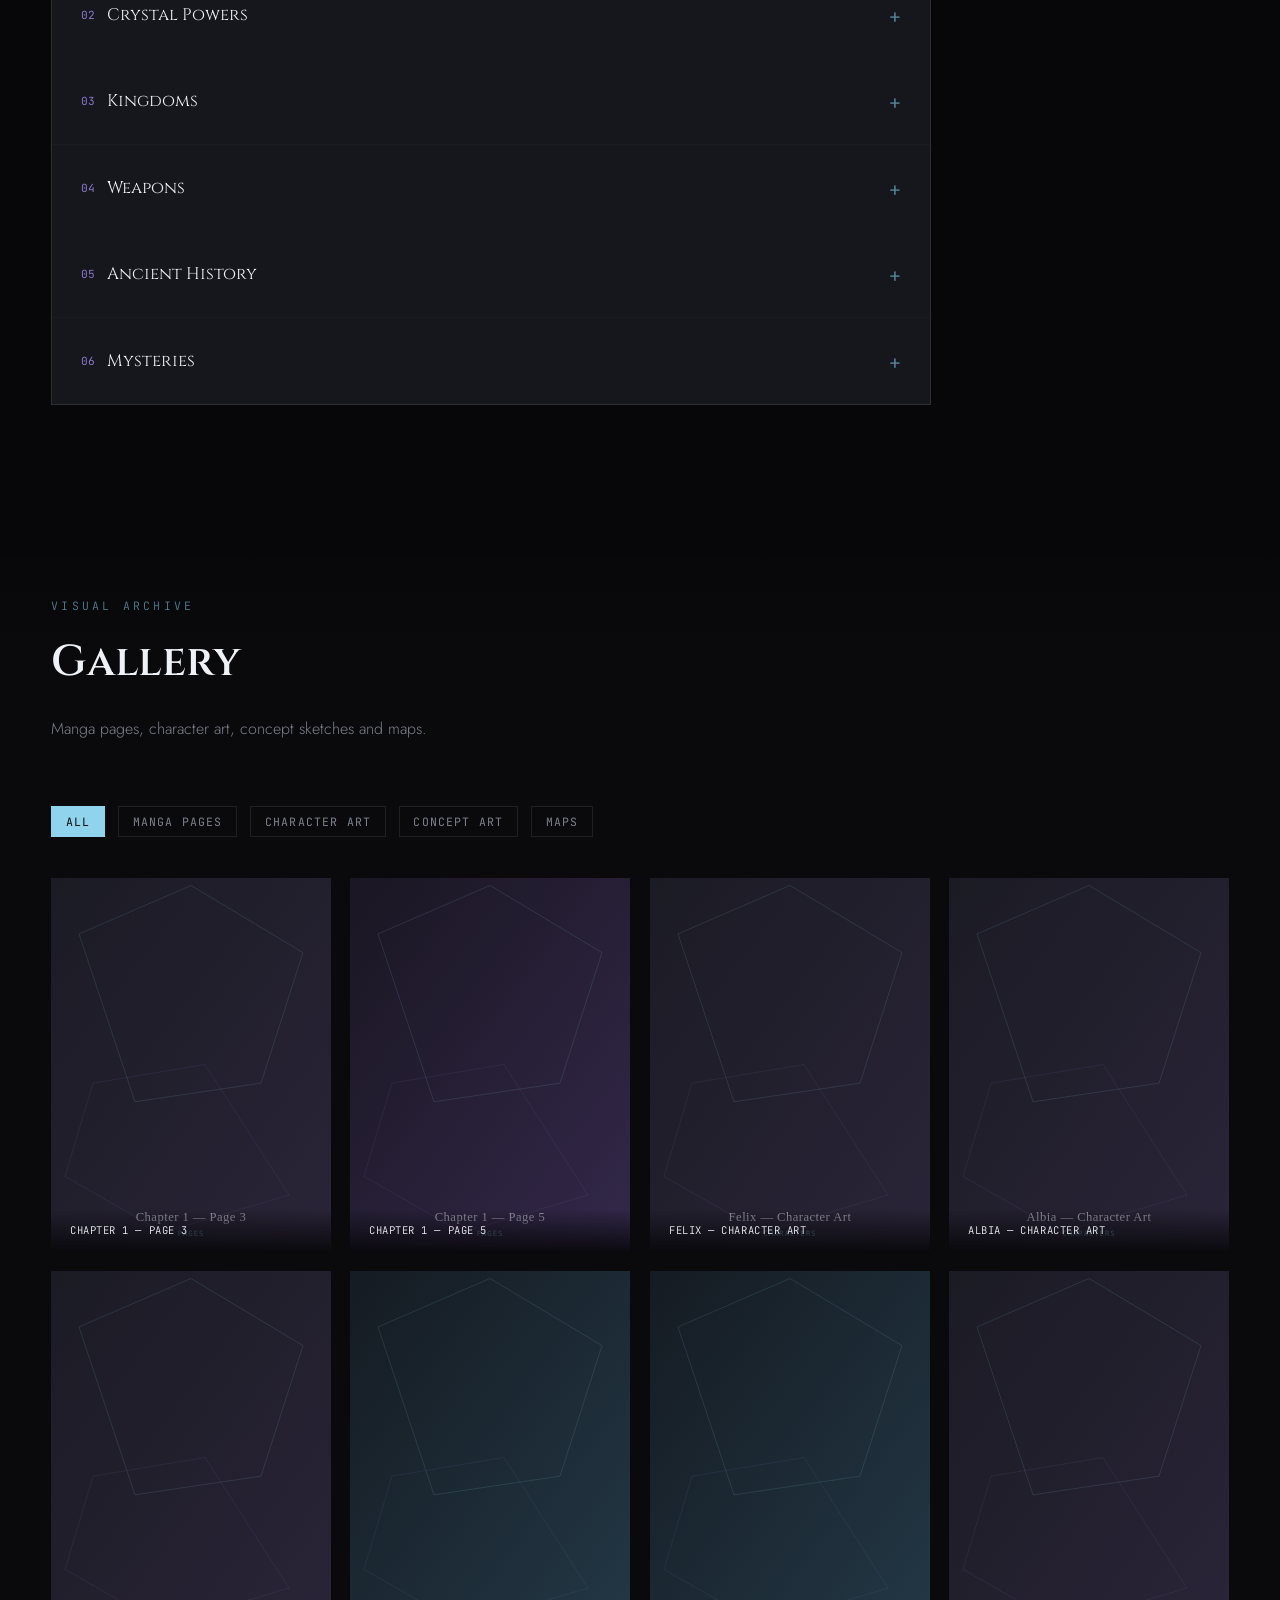
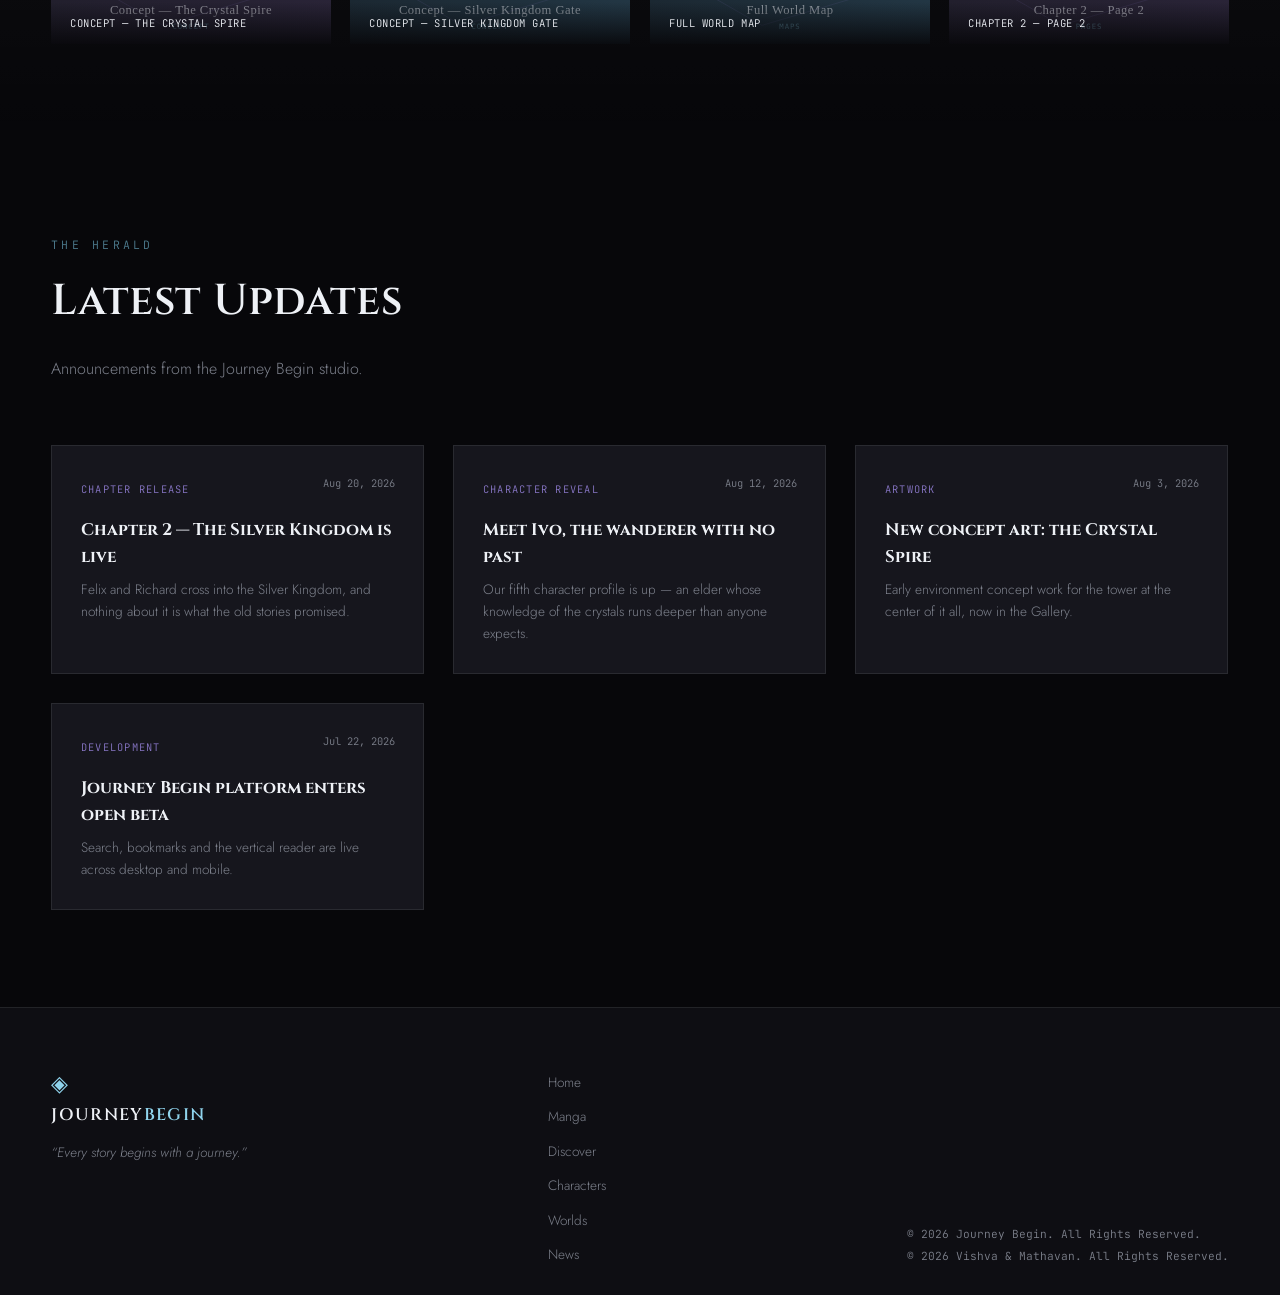
==== commit 45a0bb21: "Add files via upload" ====
--- a/index.html
+++ b/index.html
@@ -11,8 +11,26 @@
 <link href="https://fonts.googleapis.com/css2?family=Cinzel:wght@500;600;700;800&family=Jost:wght@300;400;500;600&family=JetBrains+Mono:wght@400;500&display=swap" rel="stylesheet">
 
 <link rel="stylesheet" href="style.css">
+<link rel="stylesheet" href="motion.css">
 </head>
 <body>
+
+<!-- ============================================================
+     CINEMATIC LOADER (removed automatically by motion.js after intro plays;
+     also has a pure-CSS fallback timeout in motion.css in case JS is blocked)
+============================================================= -->
+<div id="cinematicLoader" class="cinematic-loader" aria-hidden="true">
+  <div class="loader-bg"></div>
+  <div class="loader-content">
+    <div class="loader-mark">◈</div>
+    <div class="loader-title">JOURNEY<em>BEGIN</em></div>
+    <div class="loader-bar"><span class="loader-bar-fill" id="loaderBarFill"></span></div>
+    <div class="loader-pct" id="loaderPct">0%</div>
+  </div>
+</div>
+
+<!-- ============ 3D MOTION BACKGROUND (Three.js canvas, fixed behind entire site) ============ -->
+<canvas id="bgCanvas3D" class="bg-canvas-3d" aria-hidden="true"></canvas>
 
 <!-- ============ FRACTURE OVERLAY (decorative crystal-crack lines, fixed) ============ -->
 <svg class="fracture-overlay" aria-hidden="true" xmlns="http://www.w3.org/2000/svg"></svg>
@@ -400,6 +418,12 @@
 <script src="https://www.gstatic.com/firebasejs/10.12.5/firebase-analytics-compat.js"></script>
 <script src="firebase-config.js"></script>
 
+<!-- Motion layer: Three.js (3D background) + GSAP/ScrollTrigger (cinematic timelines & scroll animation) -->
+<script src="https://cdnjs.cloudflare.com/ajax/libs/three.js/r128/three.min.js"></script>
+<script src="https://cdnjs.cloudflare.com/ajax/libs/gsap/3.12.5/gsap.min.js"></script>
+<script src="https://cdnjs.cloudflare.com/ajax/libs/gsap/3.12.5/ScrollTrigger.min.js"></script>
+<script src="motion.js"></script>
+
 <script src="script.js"></script>
 </body>
 </html>
--- a/motion.css
+++ b/motion.css
@@ -0,0 +1,109 @@
+/* =====================================================================
+   MOTION LAYER — cinematic loader, 3D background canvas, tilt & depth
+   helpers. Purely additive: does not alter any existing layout, colors
+   or typography defined in style.css.
+   ===================================================================== */
+
+/* ---------------------------------------------------------------------
+   1. CINEMATIC LOADER
+--------------------------------------------------------------------- */
+.cinematic-loader{
+  position: fixed; inset: 0; z-index: 99999;
+  display: flex; align-items: center; justify-content: center;
+  background: var(--void, #07070a);
+  overflow: hidden;
+  transition: opacity .8s ease;
+}
+.cinematic-loader.loader-hidden{
+  opacity: 0;
+  pointer-events: none;
+}
+/* Safety net: if JS never loads (blocked / slow network), force the
+   loader out of the way after 5s so the site is never stuck behind it. */
+@keyframes loaderForceHide{ to{ opacity: 0; visibility: hidden; pointer-events: none; } }
+.cinematic-loader{ animation: loaderForceHide .01s 5s forwards; }
+
+.loader-bg{
+  position: absolute; inset: -15%;
+  background:
+    radial-gradient(ellipse at 50% 35%, rgba(138,120,201,.20), transparent 60%),
+    radial-gradient(ellipse at 60% 70%, rgba(143,211,236,.14), transparent 55%);
+  filter: blur(30px);
+}
+.loader-content{ position: relative; z-index: 1; text-align: center; padding: 0 1.5rem; }
+.loader-mark{
+  font-size: 3rem; line-height: 1; color: var(--ice, #8fd3ec);
+  text-shadow: 0 0 35px rgba(143,211,236,.55);
+  opacity: 0; transform: scale(.4) rotate(-25deg);
+}
+.loader-title{
+  margin-top: 1.1rem; font-family: var(--font-display, serif);
+  font-weight: 600; letter-spacing: .35em; font-size: .85rem;
+  color: var(--text-hi, #eef1f6); opacity: 0;
+}
+.loader-title em{ font-style: normal; color: var(--ice, #8fd3ec); }
+.loader-bar{
+  margin: 2.2rem auto 0; width: 200px; max-width: 50vw; height: 1px;
+  background: var(--hairline-strong, rgba(230,235,245,.18));
+  position: relative; overflow: hidden;
+}
+.loader-bar-fill{
+  position: absolute; inset: 0; width: 0%;
+  background: linear-gradient(90deg, var(--ice, #8fd3ec), var(--violet, #8a78c9));
+}
+.loader-pct{
+  margin-top: .7rem; font-family: var(--font-mono, monospace);
+  font-size: .68rem; letter-spacing: .2em; color: var(--text-low, #7d818c);
+  opacity: 0;
+}
+
+@media (prefers-reduced-motion: reduce){
+  .cinematic-loader{ transition: opacity .2s linear; }
+}
+
+/* ---------------------------------------------------------------------
+   2. 3D MOTION BACKGROUND CANVAS (Three.js — particles, shards, streaks)
+--------------------------------------------------------------------- */
+.bg-canvas-3d{
+  position: fixed; inset: 0;
+  width: 100vw; height: 100vh;
+  z-index: 0;
+  pointer-events: none;
+  display: block;
+}
+
+/* Every piece of real content already sits in a positioned element
+   (header/sections/footer) so it naturally paints above the canvas —
+   nothing else needs a z-index bump. */
+
+/* ---------------------------------------------------------------------
+   3. CARD 3D TILT + SCROLL-ENTRANCE HELPERS
+--------------------------------------------------------------------- */
+.manga-grid, .character-grid, .gallery-grid, .news-grid, .chapter-list{
+  perspective: 1200px;
+}
+
+.tilt-3d{
+  will-change: transform;
+  transform: perspective(800px) rotateX(0) rotateY(0) translateZ(0);
+}
+.tilt-3d:hover{
+  box-shadow: 0 22px 46px -18px rgba(0,0,0,.55);
+}
+
+/* Prevents a flash of unstyled/unanimated cards before GSAP sets their
+   starting state (falls back to fully visible if JS never runs). */
+@media (prefers-reduced-motion: no-preference){
+  .manga-card, .char-card, .gallery-item, .news-card, .chapter-card, .lore-item{
+    opacity: 1;
+  }
+}
+
+@media (prefers-reduced-motion: reduce){
+  .tilt-3d{ transform: none !important; }
+}
+
+@media (max-width: 640px){
+  .loader-mark{ font-size: 2.4rem; }
+  .loader-title{ font-size: .72rem; letter-spacing: .28em; }
+}
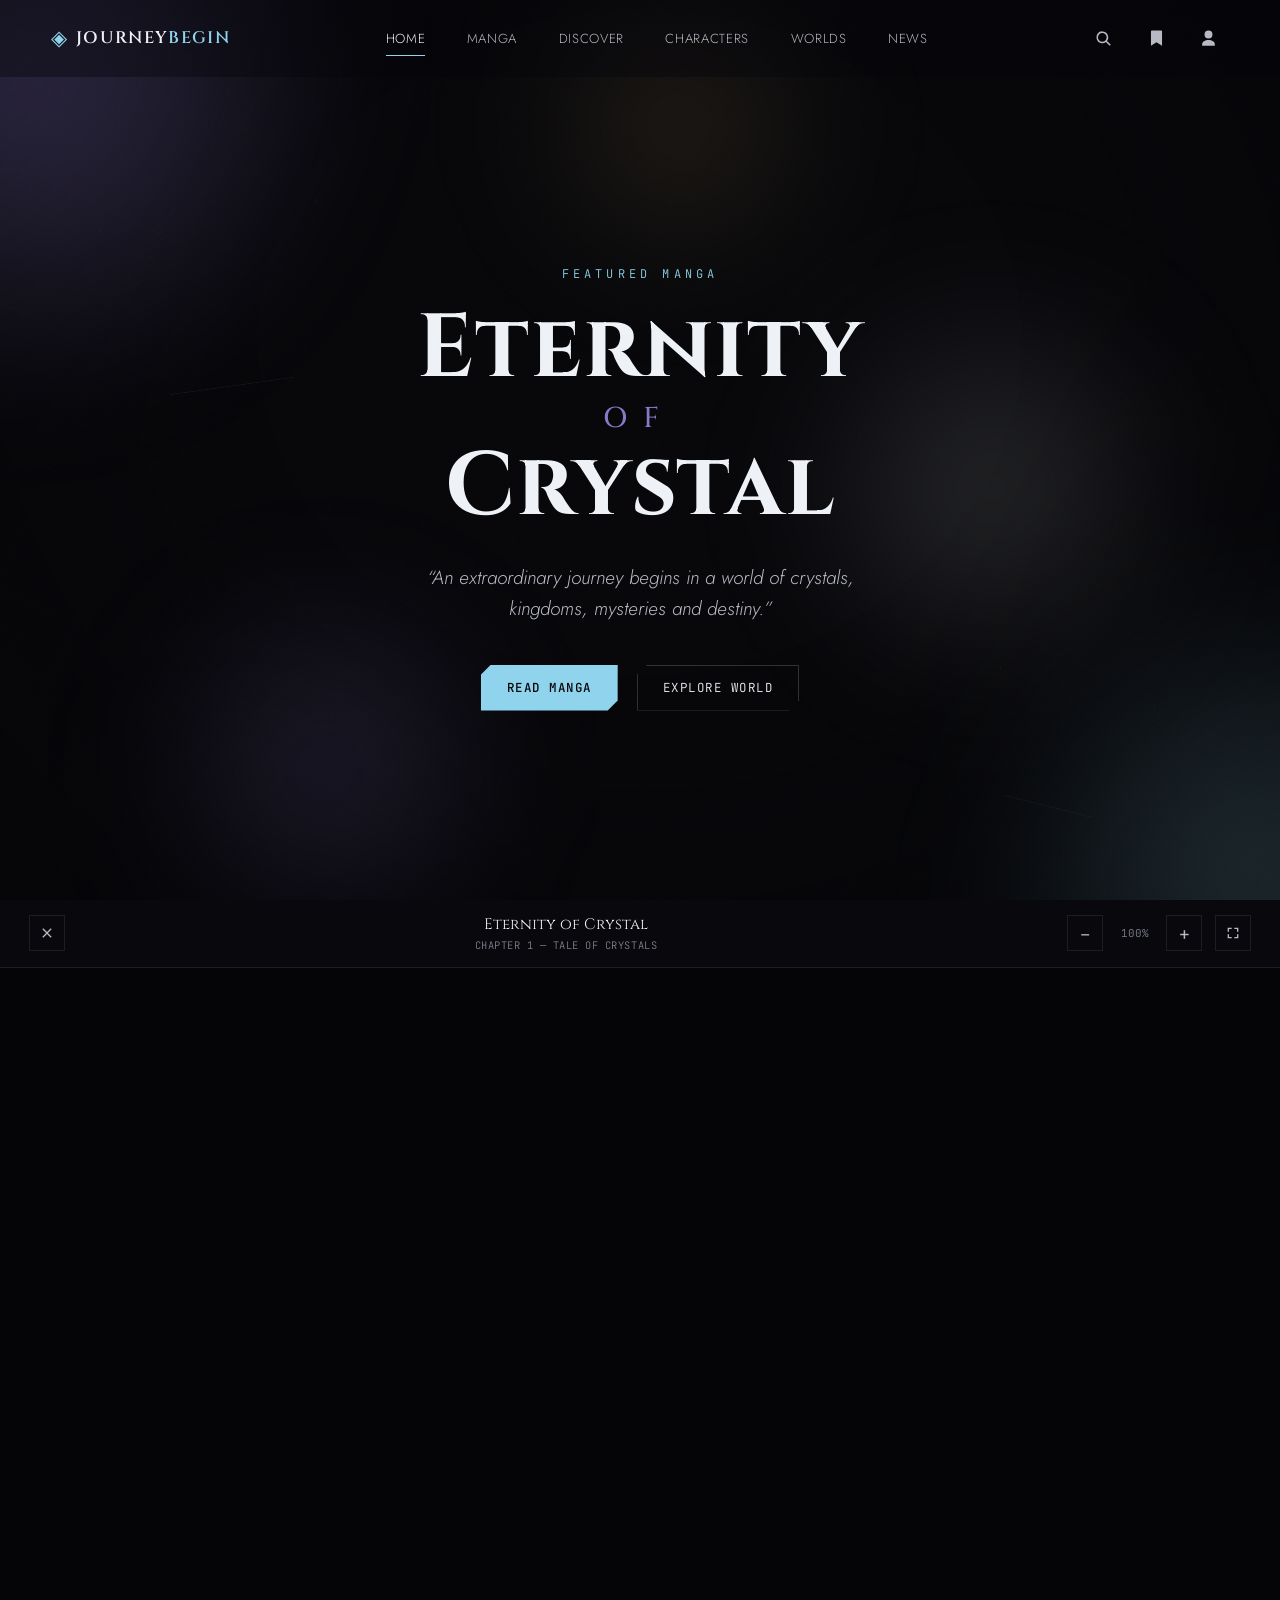
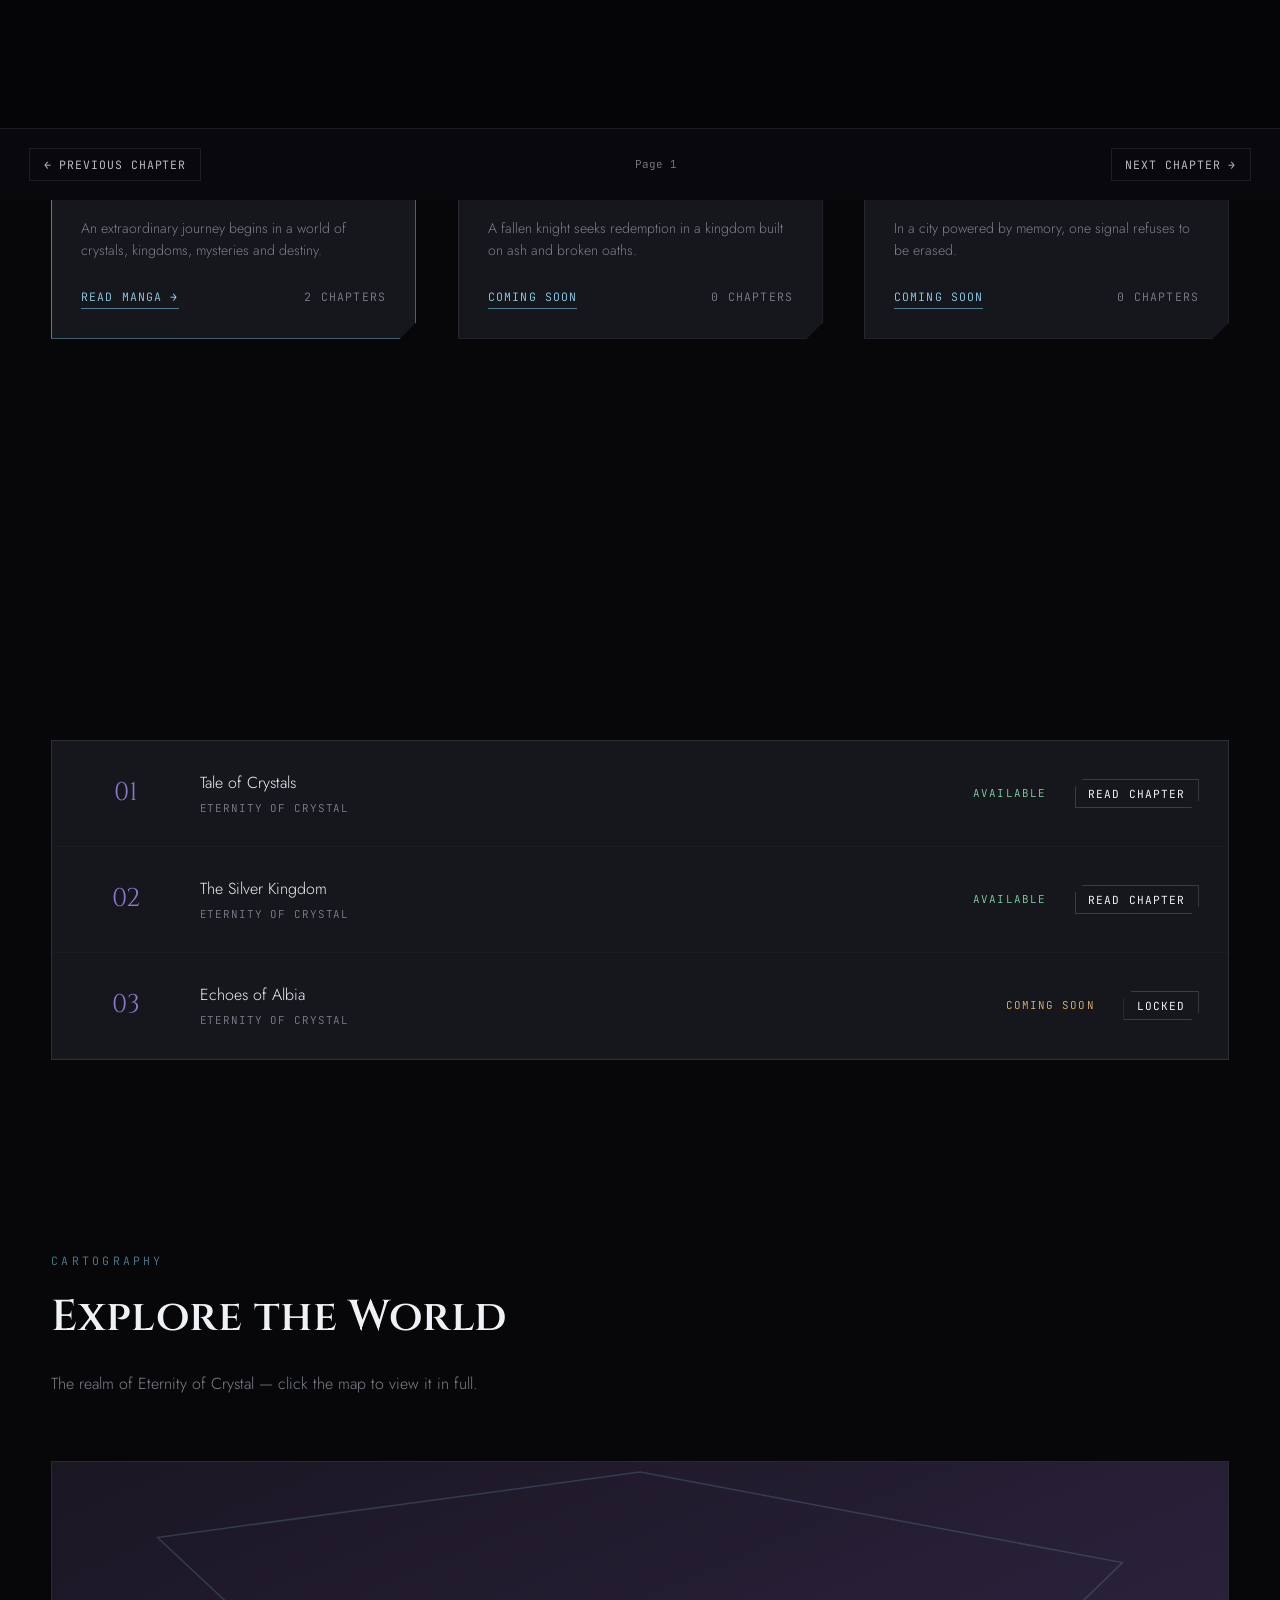
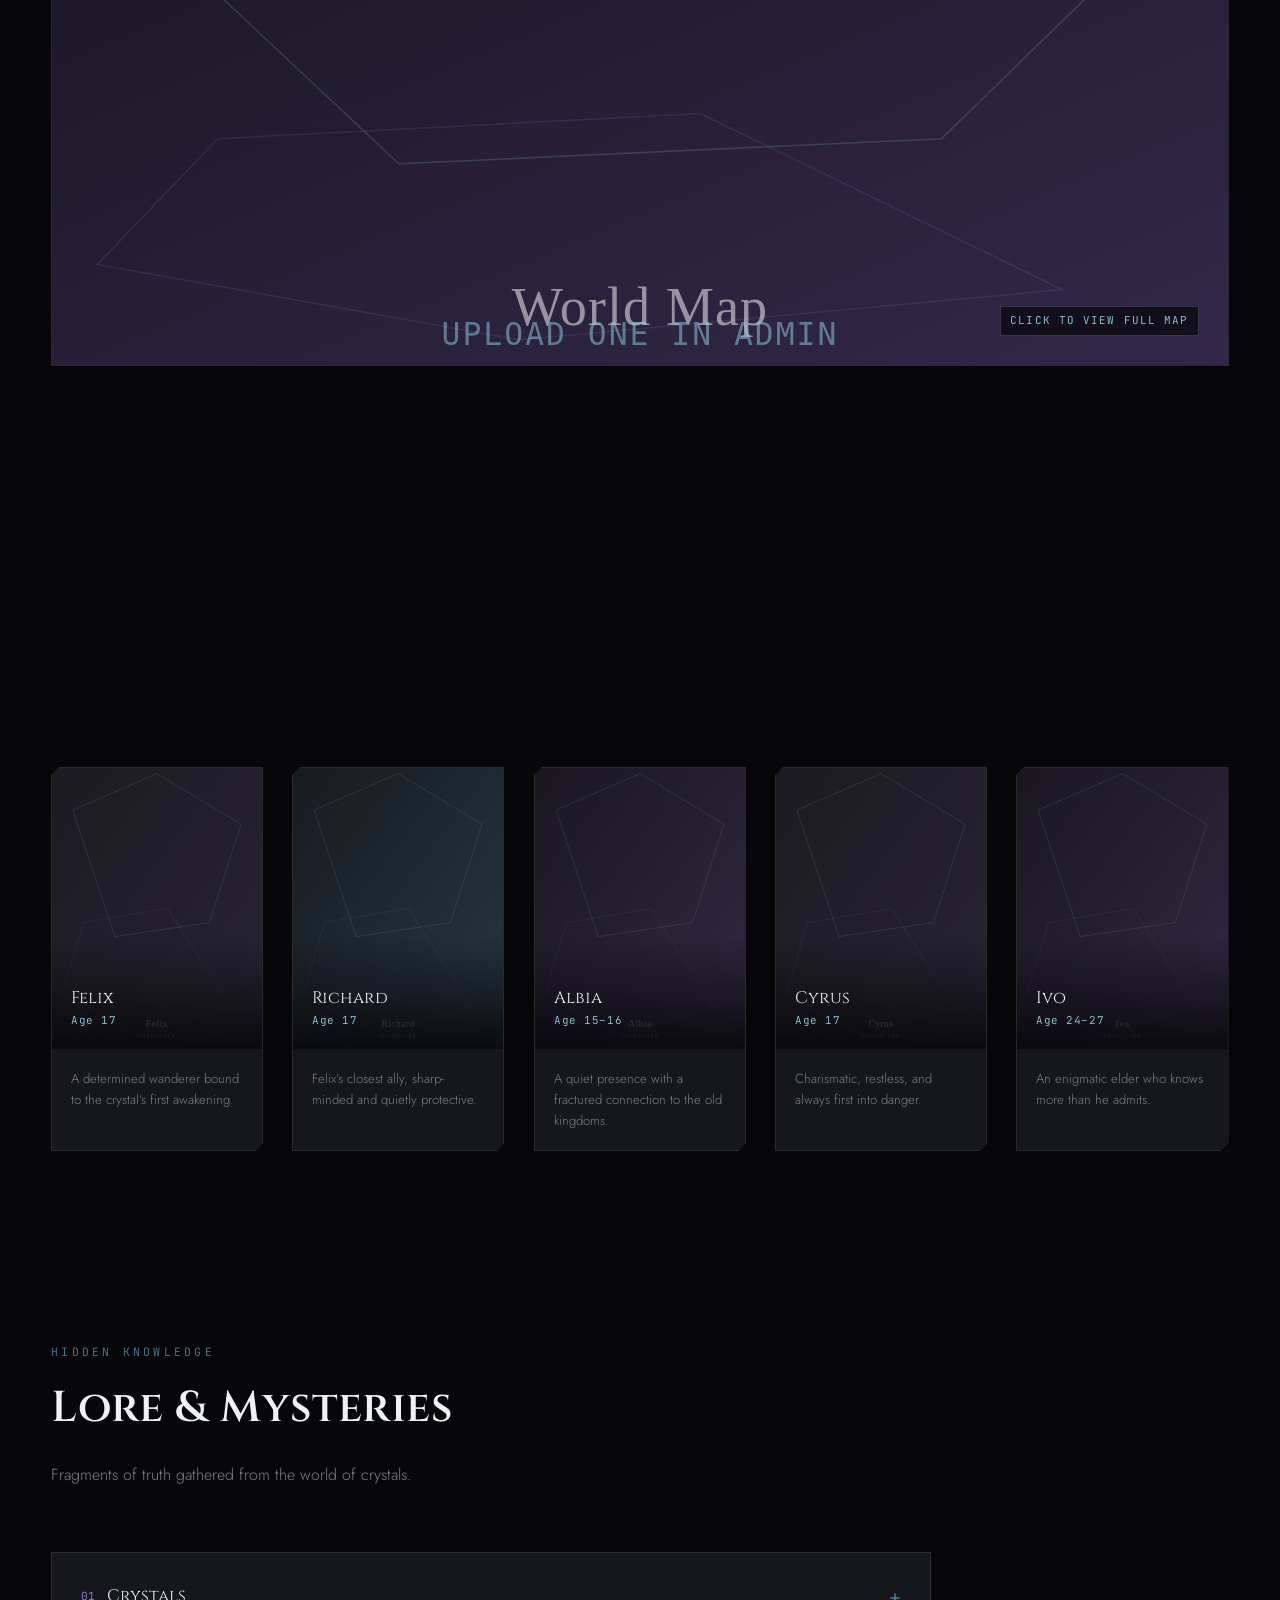
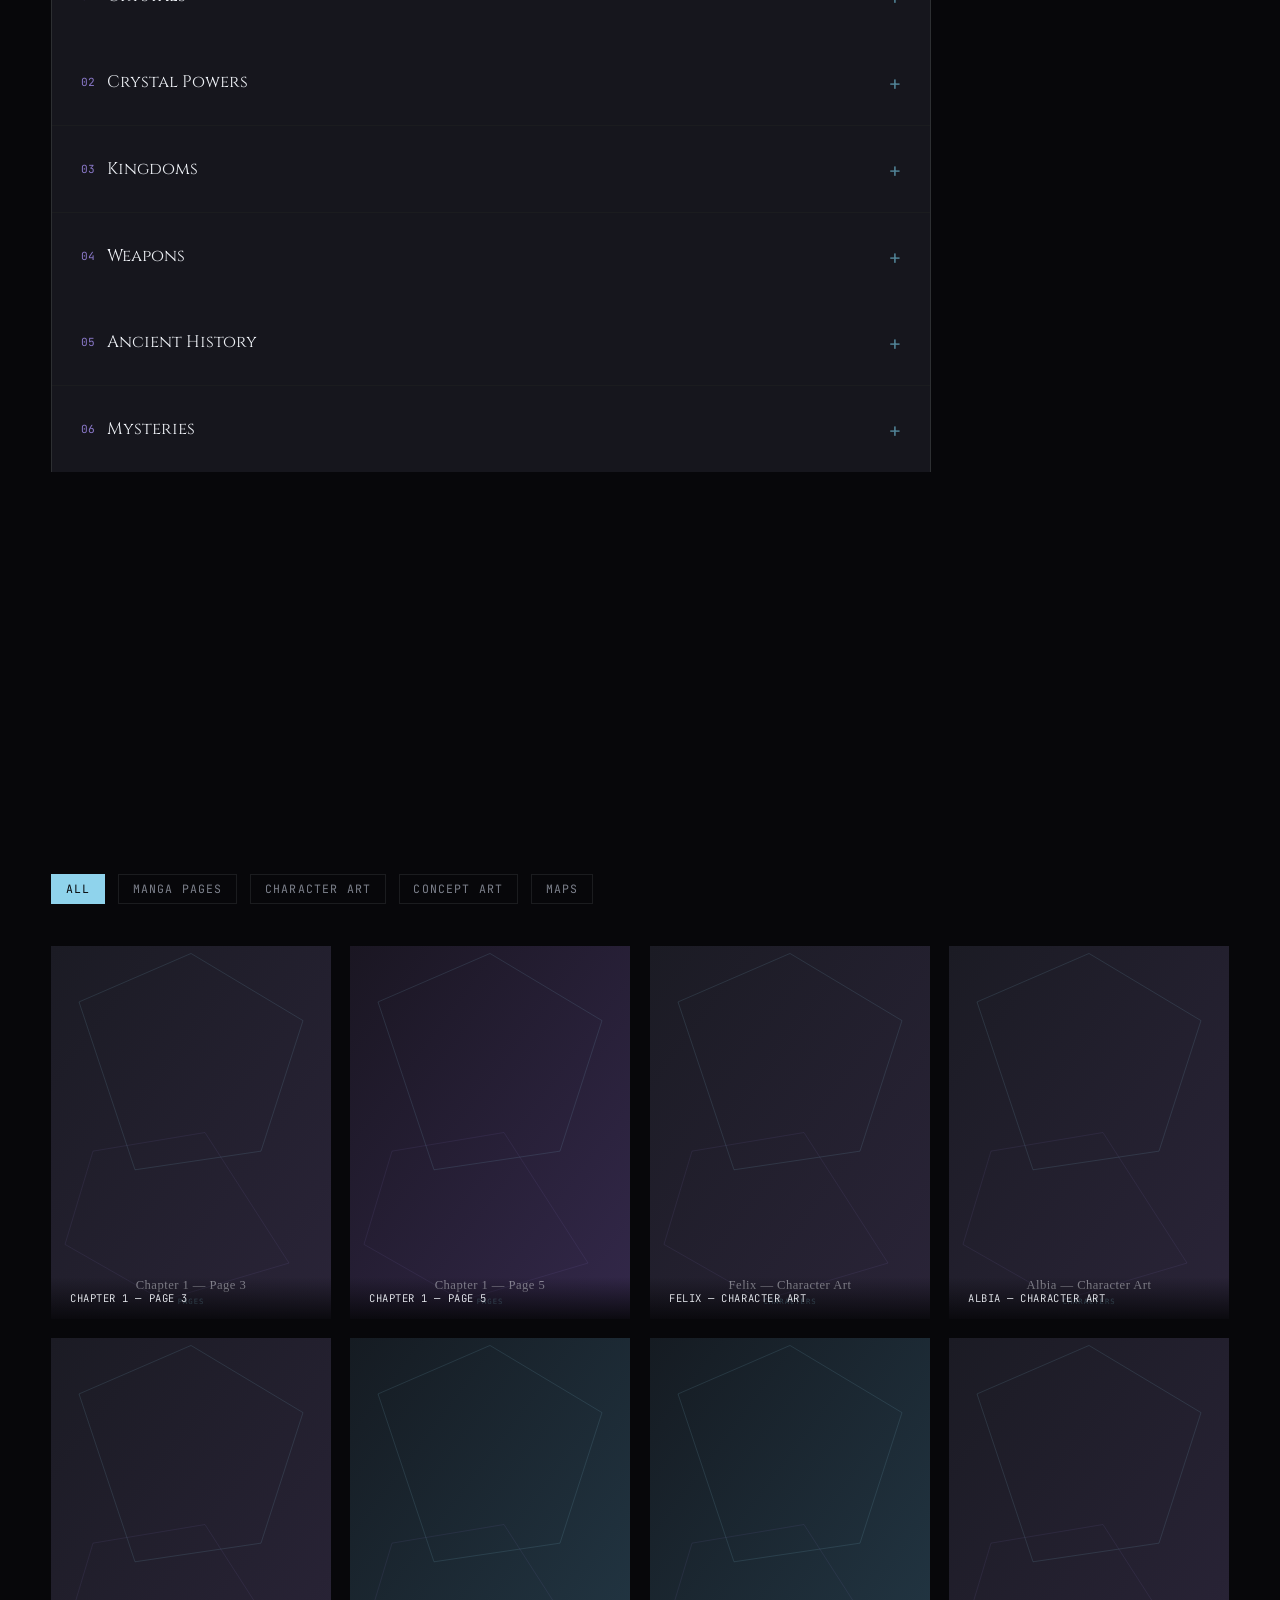
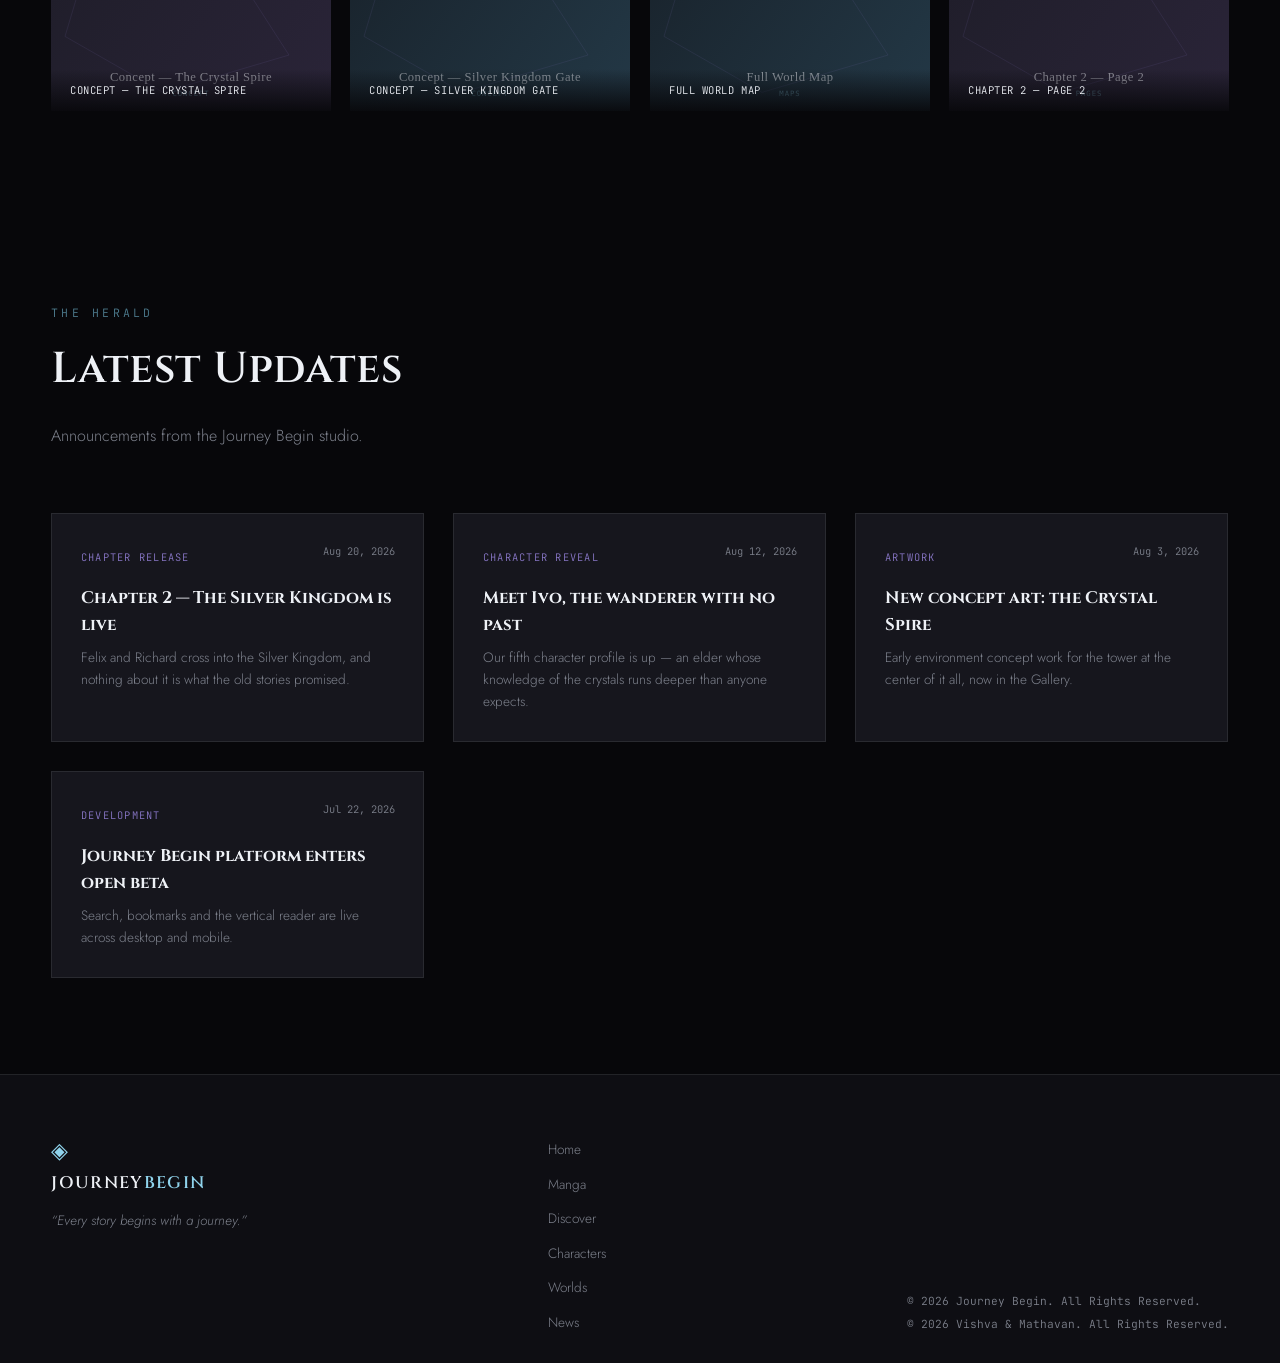
==== commit cd477f92: "Add files via upload" ====
--- a/index.html
+++ b/index.html
@@ -28,6 +28,22 @@
     <div class="loader-pct" id="loaderPct">0%</div>
   </div>
 </div>
+
+<!-- ============ AMBIENT BACKDROP (CSS-only aurora wash + vignette + grain — always
+     present beneath the 3D canvas, so the site still looks rich and cinematic
+     even before WebGL/Three.js finishes loading, and adds extra color depth
+     underneath the particle layer once it does) ============ -->
+<div class="ambient-backdrop" aria-hidden="true">
+  <span class="ambient-sheen"></span>
+  <span class="ambient-blob ambient-blob-1"></span>
+  <span class="ambient-blob ambient-blob-2"></span>
+  <span class="ambient-blob ambient-blob-3"></span>
+  <span class="ambient-blob ambient-blob-4"></span>
+  <span class="ambient-blob ambient-blob-5"></span>
+  <span class="ambient-grid"></span>
+</div>
+<div class="ambient-grain" aria-hidden="true"></div>
+<div class="ambient-vignette" aria-hidden="true"></div>
 
 <!-- ============ 3D MOTION BACKGROUND (Three.js canvas, fixed behind entire site) ============ -->
 <canvas id="bgCanvas3D" class="bg-canvas-3d" aria-hidden="true"></canvas>
@@ -138,12 +154,28 @@
         </div>
         <div class="field">
           <label for="acctLoginPassword">Password</label>
-          <input type="password" id="acctLoginPassword" autocomplete="current-password" required>
+          <div class="password-field">
+            <input type="password" id="acctLoginPassword" autocomplete="current-password" required>
+            <button type="button" class="password-eye" data-toggle-password="acctLoginPassword" aria-label="Show password">
+              <svg viewBox="0 0 24 24" class="eye-icon"><g class="eye-open"><path d="M12 5C5.5 5 2 12 2 12s3.5 7 10 7 10-7 10-7-3.5-7-10-7zm0 11a4 4 0 110-8 4 4 0 010 8z"/></g><g class="eye-closed"><path d="M3.3 2.3l18.4 18.4-1.4 1.4-3-3C15.7 19.7 14 20 12 20 5.5 20 2 13 2 13s1.4-2.8 4.2-4.9L1.9 3.7l1.4-1.4zM12 8a4 4 0 013.9 4.9L9.1 6.1C9.9 8.1 10.9 8 12 8zm-4.6 1.7C6.5 10.6 5.7 11.7 5 12.9c.9 1.5 3.7 5.1 7 5.1 1 0 1.9-.2 2.7-.5l-1.9-1.9a4 4 0 01-4.9-4.9l-1.5-1z"/></g></svg>
+            </button>
+          </div>
         </div>
         <button type="submit" class="acct-btn-primary">Sign In</button>
       </form>
 
       <form id="accountRegisterForm" class="account-form hidden">
+        <div class="field avatar-upload-field">
+          <label>Profile Picture (optional)</label>
+          <div class="avatar-upload-row">
+            <div class="avatar-upload-preview" id="acctRegAvatarPreview">?</div>
+            <div class="avatar-upload-actions">
+              <label class="avatar-upload-btn" for="acctRegAvatarInput">Choose Photo</label>
+              <input type="file" id="acctRegAvatarInput" accept="image/*" hidden>
+              <button type="button" class="avatar-upload-clear hidden" id="acctRegAvatarClear">Remove</button>
+            </div>
+          </div>
+        </div>
         <div class="field">
           <label for="acctRegName">Display Name</label>
           <input type="text" id="acctRegName" autocomplete="name" required maxlength="40">
@@ -154,7 +186,12 @@
         </div>
         <div class="field">
           <label for="acctRegPassword">Password</label>
-          <input type="password" id="acctRegPassword" autocomplete="new-password" required minlength="6">
+          <div class="password-field">
+            <input type="password" id="acctRegPassword" autocomplete="new-password" required minlength="6">
+            <button type="button" class="password-eye" data-toggle-password="acctRegPassword" aria-label="Show password">
+              <svg viewBox="0 0 24 24" class="eye-icon"><g class="eye-open"><path d="M12 5C5.5 5 2 12 2 12s3.5 7 10 7 10-7 10-7-3.5-7-10-7zm0 11a4 4 0 110-8 4 4 0 010 8z"/></g><g class="eye-closed"><path d="M3.3 2.3l18.4 18.4-1.4 1.4-3-3C15.7 19.7 14 20 12 20 5.5 20 2 13 2 13s1.4-2.8 4.2-4.9L1.9 3.7l1.4-1.4zM12 8a4 4 0 013.9 4.9L9.1 6.1C9.9 8.1 10.9 8 12 8zm-4.6 1.7C6.5 10.6 5.7 11.7 5 12.9c.9 1.5 3.7 5.1 7 5.1 1 0 1.9-.2 2.7-.5l-1.9-1.9a4 4 0 01-4.9-4.9l-1.5-1z"/></g></svg>
+            </button>
+          </div>
           <div class="account-hint">At least 6 characters.</div>
         </div>
         <button type="submit" class="acct-btn-primary">Create Account</button>
@@ -165,9 +202,44 @@
     <div id="accountProfileView" class="hidden">
       <div class="account-profile">
         <div class="account-avatar" id="accountAvatar">?</div>
+        <label class="avatar-change-btn" for="acctProfileAvatarInput">Change Photo</label>
+        <input type="file" id="acctProfileAvatarInput" accept="image/*" hidden>
         <div class="account-name" id="accountName">—</div>
         <div class="account-email" id="accountEmail">—</div>
       </div>
+
+      <div class="account-info-row">
+        <span class="account-info-label">Password</span>
+        <span class="account-info-value">••••••••</span>
+        <button type="button" class="password-eye" id="accountPasswordToggle" aria-label="Change password">
+          <svg viewBox="0 0 24 24" class="eye-icon"><g class="eye-open"><path d="M12 5C5.5 5 2 12 2 12s3.5 7 10 7 10-7 10-7-3.5-7-10-7zm0 11a4 4 0 110-8 4 4 0 010 8z"/></g><g class="eye-closed"><path d="M3.3 2.3l18.4 18.4-1.4 1.4-3-3C15.7 19.7 14 20 12 20 5.5 20 2 13 2 13s1.4-2.8 4.2-4.9L1.9 3.7l1.4-1.4zM12 8a4 4 0 013.9 4.9L9.1 6.1C9.9 8.1 10.9 8 12 8zm-4.6 1.7C6.5 10.6 5.7 11.7 5 12.9c.9 1.5 3.7 5.1 7 5.1 1 0 1.9-.2 2.7-.5l-1.9-1.9a4 4 0 01-4.9-4.9l-1.5-1z"/></g></svg>
+        </button>
+      </div>
+
+      <form id="accountChangePasswordForm" class="account-form hidden">
+        <div class="account-error hidden" id="accountPasswordError"></div>
+        <div class="field">
+          <label for="acctCurrentPassword">Current Password</label>
+          <div class="password-field">
+            <input type="password" id="acctCurrentPassword" autocomplete="current-password" required>
+            <button type="button" class="password-eye" data-toggle-password="acctCurrentPassword" aria-label="Show password">
+              <svg viewBox="0 0 24 24" class="eye-icon"><g class="eye-open"><path d="M12 5C5.5 5 2 12 2 12s3.5 7 10 7 10-7 10-7-3.5-7-10-7zm0 11a4 4 0 110-8 4 4 0 010 8z"/></g><g class="eye-closed"><path d="M3.3 2.3l18.4 18.4-1.4 1.4-3-3C15.7 19.7 14 20 12 20 5.5 20 2 13 2 13s1.4-2.8 4.2-4.9L1.9 3.7l1.4-1.4zM12 8a4 4 0 013.9 4.9L9.1 6.1C9.9 8.1 10.9 8 12 8zm-4.6 1.7C6.5 10.6 5.7 11.7 5 12.9c.9 1.5 3.7 5.1 7 5.1 1 0 1.9-.2 2.7-.5l-1.9-1.9a4 4 0 01-4.9-4.9l-1.5-1z"/></g></svg>
+            </button>
+          </div>
+        </div>
+        <div class="field">
+          <label for="acctNewPassword">New Password</label>
+          <div class="password-field">
+            <input type="password" id="acctNewPassword" autocomplete="new-password" required minlength="6">
+            <button type="button" class="password-eye" data-toggle-password="acctNewPassword" aria-label="Show password">
+              <svg viewBox="0 0 24 24" class="eye-icon"><g class="eye-open"><path d="M12 5C5.5 5 2 12 2 12s3.5 7 10 7 10-7 10-7-3.5-7-10-7zm0 11a4 4 0 110-8 4 4 0 010 8z"/></g><g class="eye-closed"><path d="M3.3 2.3l18.4 18.4-1.4 1.4-3-3C15.7 19.7 14 20 12 20 5.5 20 2 13 2 13s1.4-2.8 4.2-4.9L1.9 3.7l1.4-1.4zM12 8a4 4 0 013.9 4.9L9.1 6.1C9.9 8.1 10.9 8 12 8zm-4.6 1.7C6.5 10.6 5.7 11.7 5 12.9c.9 1.5 3.7 5.1 7 5.1 1 0 1.9-.2 2.7-.5l-1.9-1.9a4 4 0 01-4.9-4.9l-1.5-1z"/></g></svg>
+            </button>
+          </div>
+          <div class="account-hint">At least 6 characters. You'll need your current password to confirm this change.</div>
+        </div>
+        <button type="submit" class="acct-btn-primary">Update Password</button>
+      </form>
+
       <button class="acct-btn-danger" id="accountLogoutBtn">Sign Out</button>
     </div>
   </div>
@@ -179,8 +251,6 @@
        HERO
   ============================================================= -->
   <section class="hero" id="home">
-    <div class="hero-bg" id="heroBg"></div>
-    <div class="hero-overlay"></div>
     <div class="hero-shards" aria-hidden="true"></div>
 
     <div class="hero-content">
@@ -196,11 +266,6 @@
         </a>
       </div>
     </div>
-
-    <div class="scroll-cue reveal">
-      <span>Scroll</span>
-      <div class="scroll-line"></div>
-    </div>
   </section>
 
   <!-- ============================================================
@@ -241,18 +306,12 @@
       <header class="section-head reveal-up">
         <p class="section-eyebrow">Cartography</p>
         <h2 class="section-title">Explore the World</h2>
-        <p class="section-desc">The realm of Eternity of Crystal — click a marker to uncover its secrets.</p>
-      </header>
-
-      <div class="map-wrap reveal-up">
-        <div class="map-stage" id="mapStage">
-          <div class="map-art"><!-- generated fantasy-map background via CSS --></div>
-          <!-- markers injected by script.js -->
-        </div>
-
-        <aside class="map-panel" id="mapPanel">
-          <p class="map-panel-empty">Select a location marker on the map to learn about its role in the story.</p>
-        </aside>
+        <p class="section-desc">The realm of Eternity of Crystal — click the map to view it in full.</p>
+      </header>
+
+      <div class="world-map-figure reveal-up" id="worldMapFigure" tabindex="0" role="button" aria-label="View full world map">
+        <img src="" alt="World Map" id="worldMapFigureImg">
+        <span class="world-map-hint">Click to view full map</span>
       </div>
     </div>
   </section>
--- a/style.css
+++ b/style.css
@@ -116,7 +116,7 @@
 .reveal.is-visible, .reveal-up.is-visible{ opacity:1; transform: none; }
 
 .section{ padding: var(--sp-7) 0; position:relative; }
-.section-alt{ background: linear-gradient(180deg, transparent, rgba(255,255,255,0.014) 12%, rgba(255,255,255,0.014) 88%, transparent); }
+.section-alt{ background: none; }
 .section-inner{ max-width: var(--maxw); margin: 0 auto; padding: 0 var(--edge); }
 
 .section-head{ max-width: 640px; margin-bottom: var(--sp-6); }
@@ -218,24 +218,6 @@
   position:relative; min-height:100vh; display:flex; flex-direction:column; align-items:center; justify-content:center;
   overflow:hidden; padding-top: 76px;
 }
-.hero-bg{
-  position:absolute; inset:-4% -2%; z-index:-3;
-  background:
-    radial-gradient(ellipse at 30% 20%, rgba(138,120,201,0.16), transparent 55%),
-    radial-gradient(ellipse at 75% 70%, rgba(143,211,236,0.12), transparent 50%),
-    linear-gradient(155deg, #0a0a10 0%, #121219 45%, #0c0c12 100%);
-  will-change: transform;
-}
-.hero-bg::before{
-  content:''; position:absolute; inset:0;
-  background-image:
-    repeating-linear-gradient(115deg, rgba(255,255,255,0.025) 0 1px, transparent 1px 90px),
-    repeating-linear-gradient(25deg, rgba(255,255,255,0.02) 0 1px, transparent 1px 130px);
-}
-.hero-overlay{
-  position:absolute; inset:0; z-index:-2;
-  background: linear-gradient(180deg, rgba(7,7,10,0.2) 0%, rgba(7,7,10,0.55) 65%, var(--void) 100%);
-}
 .hero-shards{
   position:absolute; inset:0; z-index:-1; pointer-events:none;
 }
@@ -264,14 +246,6 @@
   max-width: 46ch; margin: var(--sp-4) auto var(--sp-5); font-weight:300;
 }
 .hero-actions{ display:flex; gap: var(--sp-3); justify-content:center; flex-wrap:wrap; }
-
-.scroll-cue{
-  position:absolute; bottom: var(--sp-5); left:50%; transform: translateX(-50%);
-  display:flex; flex-direction:column; align-items:center; gap:.5em; z-index:2;
-  font-family: var(--font-mono); font-size:.65rem; letter-spacing:.3em; color: var(--text-low);
-}
-.scroll-line{ width:1px; height:34px; background: linear-gradient(var(--ice), transparent); animation: scrollpulse 2s ease-in-out infinite; }
-@keyframes scrollpulse{ 0%,100%{ opacity:.3;} 50%{ opacity:1;} }
 
 /* ---------------------------------------------------------------------
    7. MANGA GRID / CARDS
@@ -339,41 +313,22 @@
 /* ---------------------------------------------------------------------
    9. WORLD MAP
 --------------------------------------------------------------------- */
-.map-wrap{ display:grid; grid-template-columns: 1.6fr 1fr; gap: var(--sp-5); align-items:stretch; }
-.map-stage{
-  position:relative; aspect-ratio: 16/10; background: var(--surface); border: 1px solid var(--hairline);
-  overflow:hidden;
-}
-.map-art{
-  position:absolute; inset:0;
-  background:
-    radial-gradient(circle at 20% 30%, rgba(143,211,236,0.10), transparent 40%),
-    radial-gradient(circle at 75% 65%, rgba(138,120,201,0.12), transparent 45%),
-    repeating-linear-gradient(100deg, rgba(255,255,255,0.02) 0 1px, transparent 1px 60px),
-    repeating-linear-gradient(10deg, rgba(255,255,255,0.015) 0 1px, transparent 1px 90px),
-    linear-gradient(160deg, #101017, #0c0c11);
-}
-.map-marker{
-  position:absolute; width:16px; height:16px; transform: translate(-50%,-50%);
-  border: 1px solid var(--ice); background: rgba(143,211,236,0.15); rotate: 45deg;
-  cursor:pointer; transition: transform var(--dur-fast) var(--ease), background var(--dur-fast);
-}
-.map-marker::after{ content:''; position:absolute; inset:-8px; border:1px solid transparent; }
-.map-marker:hover, .map-marker.active{ background: var(--ice); transform: translate(-50%,-50%) scale(1.3) rotate(45deg); }
-.map-marker-label{
-  position:absolute; top: 130%; left:50%; transform: translateX(-50%) rotate(-45deg);
-  font-family: var(--font-mono); font-size:.62rem; letter-spacing:.05em; color: var(--text-mid);
-  white-space:nowrap; pointer-events:none;
-}
-.map-panel{
-  background: var(--surface); border: 1px solid var(--hairline); padding: var(--sp-4);
-  display:flex; flex-direction:column; justify-content:center;
-}
-.map-panel-empty{ color: var(--text-low); font-size:.9rem; }
-.map-panel .loc-name{ font-family: var(--font-display); color: var(--ice); font-size:1.2rem; margin-bottom: var(--sp-2); }
-.map-panel .loc-desc{ font-size:.9rem; margin-bottom: var(--sp-3); }
-.map-panel .loc-figures{ font-family: var(--font-mono); font-size:.68rem; color: var(--text-low); text-transform:uppercase; letter-spacing:.05em; line-height:1.9; }
-.map-panel .loc-figures b{ color: var(--violet); font-weight:500; }
+.world-map-figure{
+  aspect-ratio: 21/9; background: var(--surface); border: 1px solid var(--hairline);
+  overflow:hidden; position:relative; cursor: pointer;
+  transition: border-color var(--dur-med) var(--ease);
+}
+.world-map-figure:hover{ border-color: var(--ice-dim); }
+.world-map-figure img{ width:100%; height:100%; object-fit:cover; display:block; transition: transform .8s var(--ease); }
+.world-map-figure:hover img{ transform: scale(1.035); }
+.world-map-figure:empty, .world-map-figure.hidden{ display:none; }
+.world-map-hint{
+  position:absolute; bottom: var(--sp-4); right: var(--sp-4); z-index:2;
+  font-family: var(--font-mono); font-size:.68rem; letter-spacing:.1em; text-transform:uppercase;
+  color: var(--ice); padding: .5em .9em; background: rgba(7,7,10,0.72); border: 1px solid var(--hairline-strong);
+  transition: color var(--dur-fast), border-color var(--dur-fast);
+}
+.world-map-figure:hover .world-map-hint{ color: var(--text-hi); border-color: var(--ice); }
 
 /* ---------------------------------------------------------------------
    10. CHARACTERS
@@ -532,15 +487,65 @@
   background: rgba(224,138,138,0.1); border:1px solid rgba(224,138,138,0.4); color: var(--status-danger);
   padding:.6rem .8rem; border-radius:6px; font-size:.82rem; margin-bottom: var(--sp-3);
 }
-.account-profile{ text-align:center; padding: var(--sp-4) 0 var(--sp-5); }
+.account-profile{ text-align:center; padding: var(--sp-4) 0 var(--sp-3); }
 .account-avatar{
-  width:64px; height:64px; border-radius:50%; margin:0 auto var(--sp-3);
+  width:64px; height:64px; border-radius:50%; margin:0 auto var(--sp-2);
   background: linear-gradient(135deg, var(--ice-deep), var(--violet-deep));
+  display:flex; align-items:center; justify-content:center; overflow:hidden;
+  font-family: var(--font-display); font-size:1.5rem; color: var(--text-hi);
+}
+.account-avatar img{ width:100%; height:100%; object-fit:cover; display:block; }
+.account-name{ color: var(--text-hi); font-size:1.05rem; margin-bottom:.2rem; }
+.account-email{ color: var(--text-low); font-size:.8rem; margin-bottom:.2rem; }
+
+/* Avatar upload (registration form) */
+.avatar-upload-row{ display:flex; align-items:center; gap: var(--sp-3); }
+.avatar-upload-preview{
+  width:52px; height:52px; border-radius:50%; flex-shrink:0; overflow:hidden;
+  background: var(--surface-2); border:1px solid var(--hairline-strong);
   display:flex; align-items:center; justify-content:center;
-  font-family: var(--font-display); font-size:1.5rem; color: var(--text-hi);
-}
-.account-name{ color: var(--text-hi); font-size:1.05rem; margin-bottom:.2rem; }
-.account-email{ color: var(--text-low); font-size:.8rem; }
+  font-family: var(--font-display); font-size:1.2rem; color: var(--text-low);
+}
+.avatar-upload-preview img{ width:100%; height:100%; object-fit:cover; display:block; }
+.avatar-upload-actions{ display:flex; align-items:center; gap: var(--sp-2); flex-wrap:wrap; }
+.avatar-upload-btn{
+  display:inline-block; font-size:.78rem; color: var(--ice); border:1px solid var(--ice-dim);
+  padding:.45rem .9rem; border-radius:6px; cursor:pointer;
+}
+.avatar-upload-btn:hover{ background: rgba(143,211,236,0.08); }
+.avatar-upload-clear{ font-size:.76rem; color: var(--status-danger); }
+.avatar-upload-clear:hover{ text-decoration:underline; }
+
+/* "Change Photo" link under the logged-in avatar */
+.avatar-change-btn{
+  display:inline-block; font-size:.72rem; color: var(--ice); cursor:pointer;
+  margin-bottom: var(--sp-3); border-bottom:1px dashed var(--ice-dim);
+}
+.avatar-change-btn:hover{ color: var(--text-hi); }
+
+/* Password field with eye-toggle button (login / register / change-password) */
+.password-field{ position:relative; }
+.password-field input{ padding-right:2.6rem; }
+.password-eye{
+  position:absolute; top:50%; right:.6rem; transform: translateY(-50%);
+  width:26px; height:26px; display:flex; align-items:center; justify-content:center;
+  color: var(--text-low);
+}
+.password-eye:hover{ color: var(--ice); }
+.password-eye .eye-icon{ width:18px; height:18px; fill:currentColor; }
+.password-eye .eye-closed{ display:none; }
+.password-eye.revealed .eye-open{ display:none; }
+.password-eye.revealed .eye-closed{ display:block; }
+
+/* Password row + change-password form in the logged-in profile view */
+.account-info-row{
+  display:flex; align-items:center; gap: var(--sp-2); justify-content:center;
+  padding: var(--sp-3) 0; border-top:1px solid var(--hairline); margin-bottom: var(--sp-3);
+}
+.account-info-label{ font-size:.78rem; color: var(--text-low); }
+.account-info-value{ font-size:.9rem; color: var(--text-mid); letter-spacing:.1em; }
+.account-info-row .password-eye{ position:static; transform:none; color: var(--text-low); }
+#accountChangePasswordForm{ text-align:left; margin-bottom: var(--sp-4); }
 
 /* ---------------------------------------------------------------------
    17. MANGA READER
@@ -642,6 +647,45 @@
 .comment-reply-toggle{ font-size:.76rem; color: var(--text-low); font-weight:600; }
 .comment-reply-toggle:hover{ color: var(--ice); }
 
+/* Edit / delete controls — only rendered for the comment's own author,
+   and only while the comment is within its 1-day edit window. */
+.comment-actions{ display:flex; gap: var(--sp-3); margin-top:.15rem; }
+.comment-edit-toggle, .comment-delete-toggle{ font-size:.76rem; font-weight:600; color: var(--text-low); }
+.comment-edit-toggle:hover{ color: var(--ice); }
+.comment-delete-toggle:hover{ color: var(--status-danger); }
+.comment-edited-tag{ font-size:.7rem; color: var(--text-low); font-style:italic; }
+
+.comment-edit-form{ display:flex; flex-direction:column; gap:.5rem; margin:.2rem 0 .3rem; }
+.comment-edit-form textarea{
+  min-height:50px; resize:vertical; background: var(--surface-2); border:1px solid var(--hairline-strong);
+  color: var(--text-hi); border-radius:8px; padding:.6rem .7rem; font-family: var(--font-body); outline:none; font-size:.85rem;
+}
+.comment-edit-form textarea:focus{ border-color: var(--ice-dim); }
+.comment-edit-actions{ display:flex; gap:.5rem; align-self:flex-end; }
+.comment-edit-save, .comment-edit-cancel{
+  padding:.35rem .85rem; border-radius:8px; font-size:.76rem; border:1px solid var(--hairline-strong);
+}
+.comment-edit-save{ border-color: var(--ice-dim); background: linear-gradient(135deg, var(--ice-deep), var(--violet-deep)); color: var(--text-hi); }
+.comment-edit-save:hover{ filter: brightness(1.15); }
+.comment-edit-cancel{ color: var(--text-low); }
+.comment-edit-cancel:hover{ color: var(--text-hi); }
+
+/* Lightweight confirm dialog (used for comment deletion) */
+.confirm-overlay{
+  position: fixed; inset: 0; z-index: 1200; background: rgba(4,4,6,0.72);
+  display:flex; align-items:center; justify-content:center; padding: var(--sp-4);
+}
+.confirm-box{
+  width: min(360px, 100%); background: var(--surface); border:1px solid var(--hairline-strong);
+  border-radius:10px; padding: var(--sp-4); box-shadow: 0 20px 60px rgba(0,0,0,0.5);
+}
+.confirm-box p{ color: var(--text-hi); font-size:.9rem; line-height:1.5; margin-bottom: var(--sp-3); }
+.confirm-actions{ display:flex; justify-content:flex-end; gap:.6rem; }
+.confirm-actions button{ padding:.5rem 1rem; border-radius:6px; font-size:.8rem; border:1px solid var(--hairline-strong); color: var(--text-mid); }
+.confirm-actions .confirm-danger{ border-color: rgba(224,138,138,0.5); color: var(--status-danger); }
+.confirm-actions .confirm-danger:hover{ background: rgba(224,138,138,0.1); }
+.confirm-actions button:hover{ color: var(--text-hi); }
+
 /* Instagram-style single heart, on the far right of the row */
 .ig-like-btn{
   display:flex; flex-direction:column; align-items:center; gap:.15rem;
@@ -692,6 +736,7 @@
 .lightbox-nav:hover{ color: var(--ice); }
 .lightbox-prev{ left: var(--sp-3); }
 .lightbox-next{ right: var(--sp-3); }
+.lightbox.single .lightbox-nav{ display:none; }
 
 /* ---------------------------------------------------------------------
    19. MODAL (character detail)
@@ -733,7 +778,6 @@
    21. RESPONSIVE
 --------------------------------------------------------------------- */
 @media (max-width: 1024px){
-  .map-wrap{ grid-template-columns: 1fr; }
   .char-modal-hero{ grid-template-columns: 1fr; }
   .char-modal-hero img{ min-height:220px; }
 }
--- a/motion.css
+++ b/motion.css
@@ -62,12 +62,109 @@
 }
 
 /* ---------------------------------------------------------------------
-   2. 3D MOTION BACKGROUND CANVAS (Three.js — particles, shards, streaks)
+   2. AMBIENT BACKDROP — CSS-only aurora wash, drifting light blobs,
+   fine grain and vignette. Sits underneath the 3D canvas at all times,
+   so the site reads as rich and cinematic even before WebGL/Three.js
+   has finished loading (or on devices where it never runs), and adds
+   extra color depth behind the particle layer once it does.
+--------------------------------------------------------------------- */
+.ambient-backdrop{
+  position: fixed; inset: -12%; z-index: -6;
+  pointer-events: none; overflow: hidden;
+}
+
+/* Slow diagonal sheen — a soft band of light that glides across the
+   entire page on a long, silky loop. Reads as premium/cinematic rather
+   than busy, since it never stops to change direction abruptly. */
+.ambient-sheen{
+  position: absolute; inset: -30% -60%;
+  background: linear-gradient(115deg,
+    transparent 30%,
+    rgba(143,211,236,.05) 44%,
+    rgba(199,203,212,.07) 50%,
+    rgba(138,120,201,.06) 56%,
+    transparent 70%);
+  background-size: 260% 260%;
+  animation: sheenGlide 26s cubic-bezier(.45,.05,.55,.95) infinite;
+  will-change: background-position;
+}
+@keyframes sheenGlide{
+  0%{ background-position: 0% 0%; }
+  50%{ background-position: 100% 60%; }
+  100%{ background-position: 0% 0%; }
+}
+
+.ambient-blob{
+  position: absolute; border-radius: 50%;
+  filter: blur(64px);
+  mix-blend-mode: screen;
+  will-change: transform, opacity;
+}
+.ambient-blob-1{
+  width: 54vw; height: 54vw; top: -16%; left: -12%;
+  background: radial-gradient(circle, rgba(138,120,201,.46), transparent 70%);
+  animation: driftBlob1 42s cubic-bezier(.45,.05,.55,.95) infinite;
+}
+.ambient-blob-2{
+  width: 48vw; height: 48vw; bottom: -18%; right: -10%;
+  background: radial-gradient(circle, rgba(143,211,236,.38), transparent 70%);
+  animation: driftBlob2 48s cubic-bezier(.45,.05,.55,.95) infinite;
+}
+.ambient-blob-3{
+  width: 34vw; height: 34vw; top: 34%; right: 14%;
+  background: radial-gradient(circle, rgba(199,203,212,.18), transparent 70%);
+  animation: driftBlob3 54s cubic-bezier(.45,.05,.55,.95) infinite;
+}
+.ambient-blob-4{
+  width: 30vw; height: 30vw; bottom: 4%; left: 18%;
+  background: radial-gradient(circle, rgba(138,120,201,.26), transparent 70%);
+  animation: driftBlob4 46s cubic-bezier(.45,.05,.55,.95) infinite;
+}
+.ambient-blob-5{
+  width: 26vw; height: 26vw; top: 6%; left: 42%;
+  background: radial-gradient(circle, rgba(224,185,111,.14), transparent 72%);
+  animation: driftBlob5 58s cubic-bezier(.45,.05,.55,.95) infinite;
+}
+.ambient-grid{
+  position: absolute; inset: -20%;
+  background-image:
+    repeating-linear-gradient(115deg, rgba(255,255,255,0.02) 0 1px, transparent 1px 90px),
+    repeating-linear-gradient(25deg, rgba(255,255,255,0.016) 0 1px, transparent 1px 130px);
+  opacity: .5;
+}
+@keyframes driftBlob1{ 0%,100%{ transform: translate(0,0) scale(1); } 50%{ transform: translate(6vw,7vh) scale(1.12); } }
+@keyframes driftBlob2{ 0%,100%{ transform: translate(0,0) scale(1); } 50%{ transform: translate(-5vw,-6vh) scale(1.08); } }
+@keyframes driftBlob3{ 0%,100%{ transform: translate(0,0) scale(1); opacity:.5; } 50%{ transform: translate(-4vw,5vh) scale(.9); opacity:.85; } }
+@keyframes driftBlob4{ 0%,100%{ transform: translate(0,0) scale(1); } 50%{ transform: translate(5vw,-4vh) scale(1.15); } }
+@keyframes driftBlob5{ 0%,100%{ transform: translate(0,0) scale(1); opacity:.65; } 50%{ transform: translate(-3vw,4vh) scale(1.2); opacity:1; } }
+
+.ambient-grain{
+  position: fixed; inset: 0; z-index: -2;
+  pointer-events: none; opacity: .035; mix-blend-mode: overlay;
+  background-image: url("data:image/svg+xml;utf8,<svg xmlns='http://www.w3.org/2000/svg' width='120' height='120'><filter id='n'><feTurbulence type='fractalNoise' baseFrequency='0.9' numOctaves='2' stitchTiles='stitch'/></filter><rect width='100%25' height='100%25' filter='url(%23n)'/></svg>");
+}
+.ambient-vignette{
+  position: fixed; inset: 0; z-index: -1;
+  pointer-events: none;
+  background: radial-gradient(ellipse at 50% 38%, transparent 42%, rgba(4,4,6,0.5) 100%);
+}
+
+@media (prefers-reduced-motion: reduce){
+  .ambient-blob, .ambient-sheen{ animation: none; }
+}
+@media (max-width: 640px){
+  .ambient-blob{ filter: blur(44px); }
+  .ambient-blob-5{ display:none; }
+}
+
+/* ---------------------------------------------------------------------
+   3. 3D MOTION BACKGROUND CANVAS (Three.js — particles, shards, streaks,
+   nebula clouds, shooting stars)
 --------------------------------------------------------------------- */
 .bg-canvas-3d{
   position: fixed; inset: 0;
   width: 100vw; height: 100vh;
-  z-index: 0;
+  z-index: -3;
   pointer-events: none;
   display: block;
 }
@@ -77,7 +174,7 @@
    nothing else needs a z-index bump. */
 
 /* ---------------------------------------------------------------------
-   3. CARD 3D TILT + SCROLL-ENTRANCE HELPERS
+   4. CARD 3D TILT + SCROLL-ENTRANCE HELPERS
 --------------------------------------------------------------------- */
 .manga-grid, .character-grid, .gallery-grid, .news-grid, .chapter-list{
   perspective: 1200px;
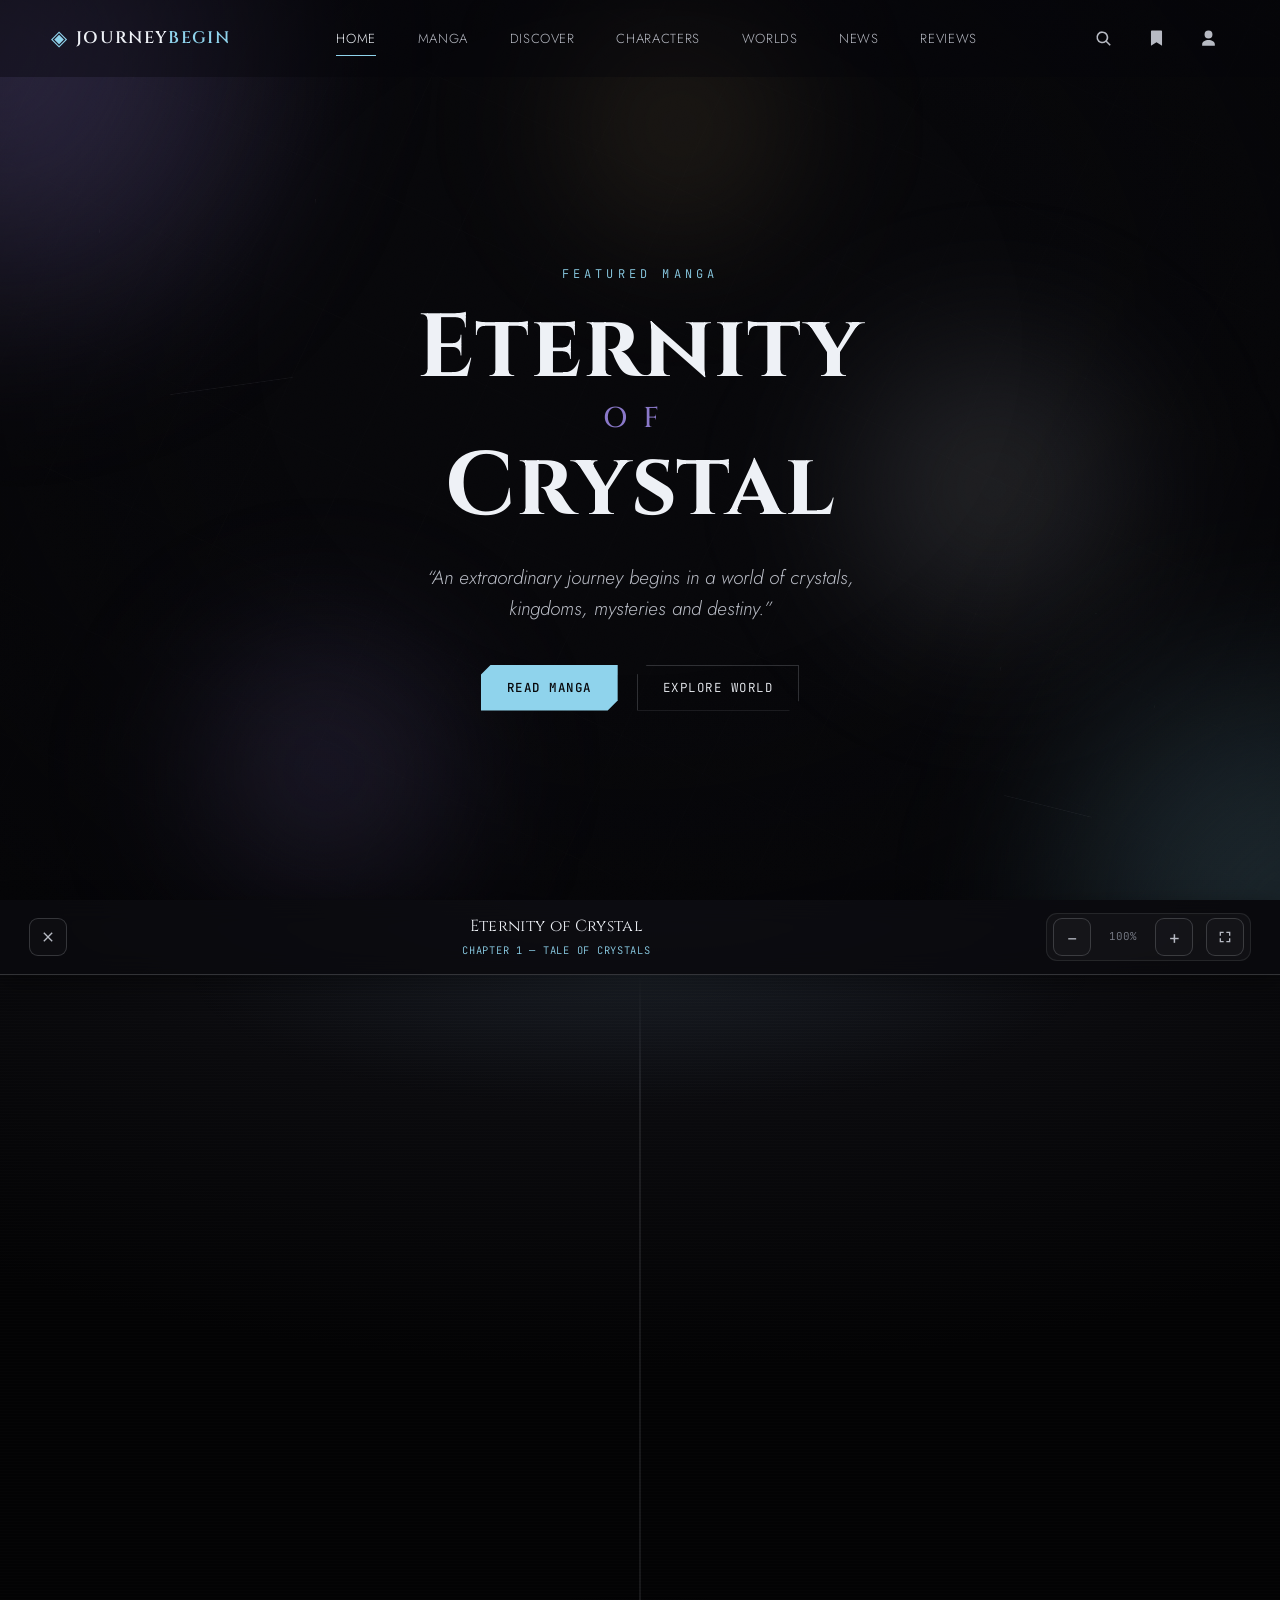
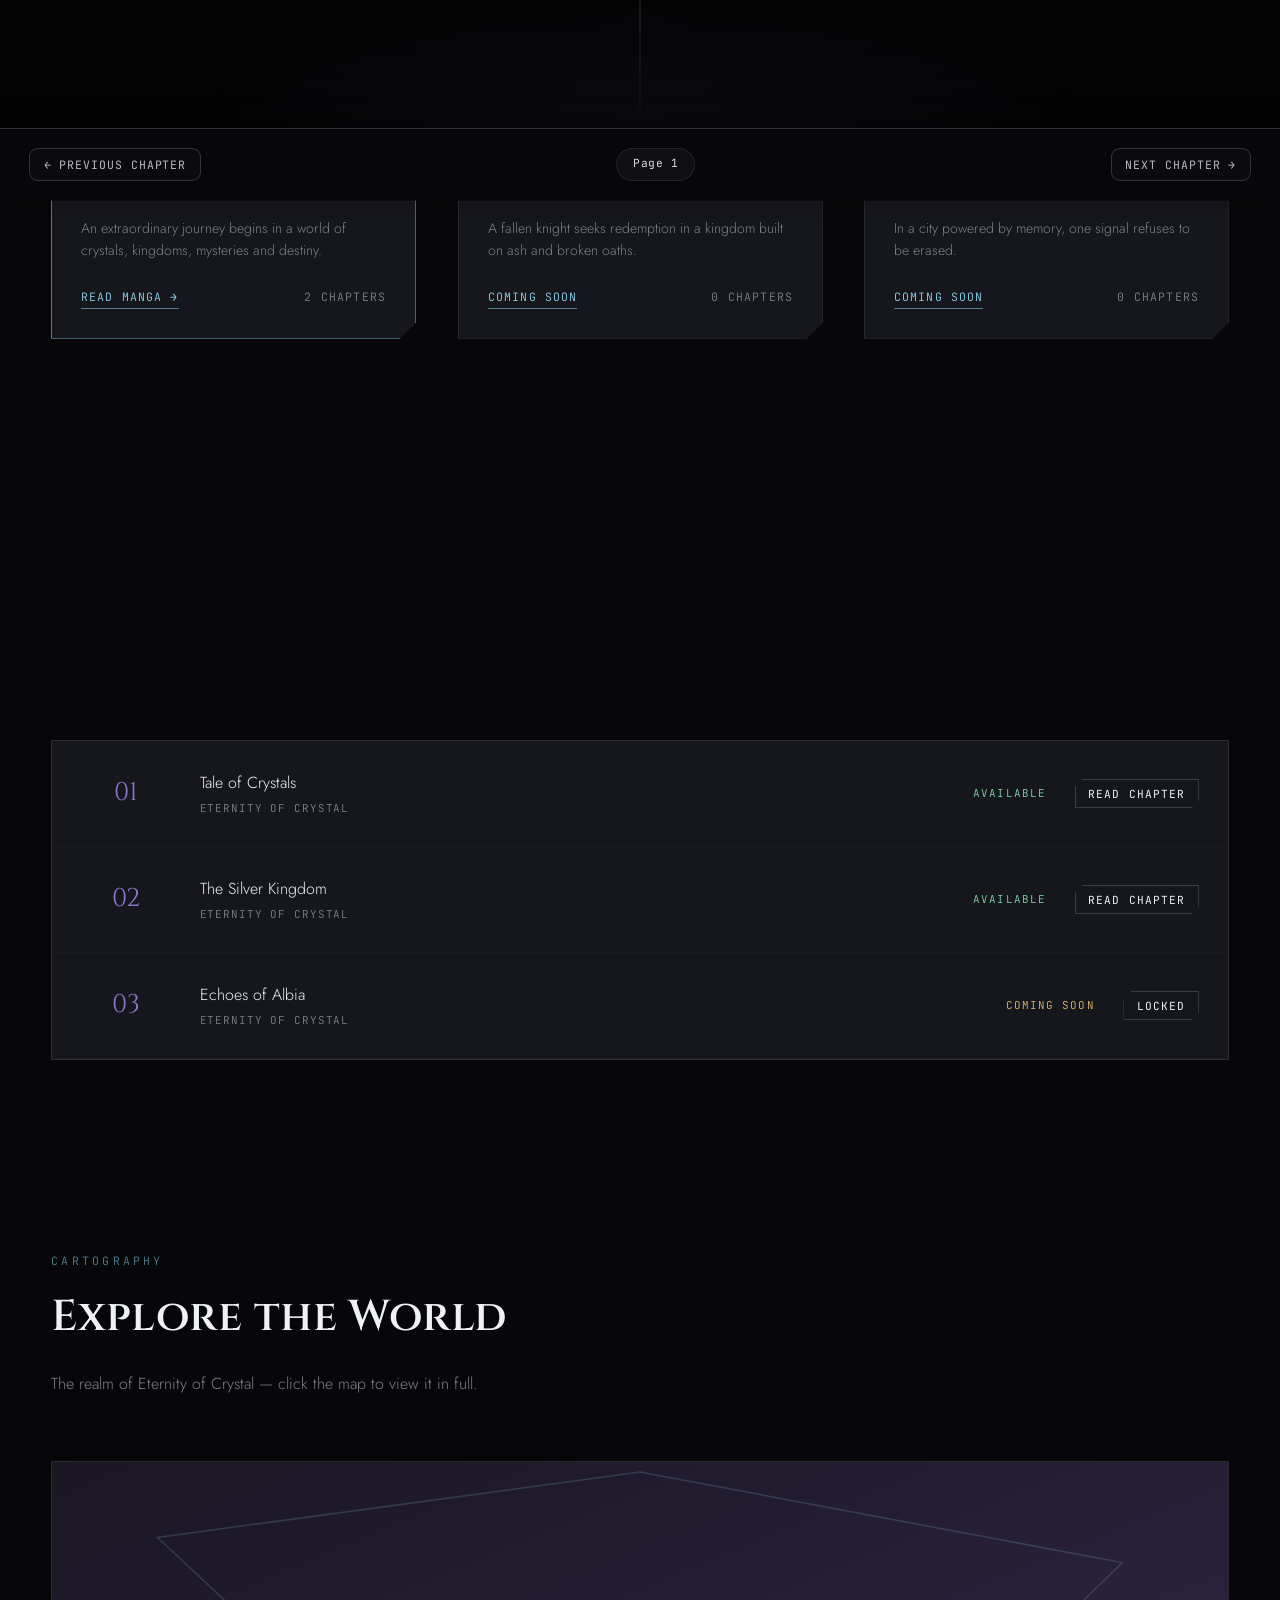
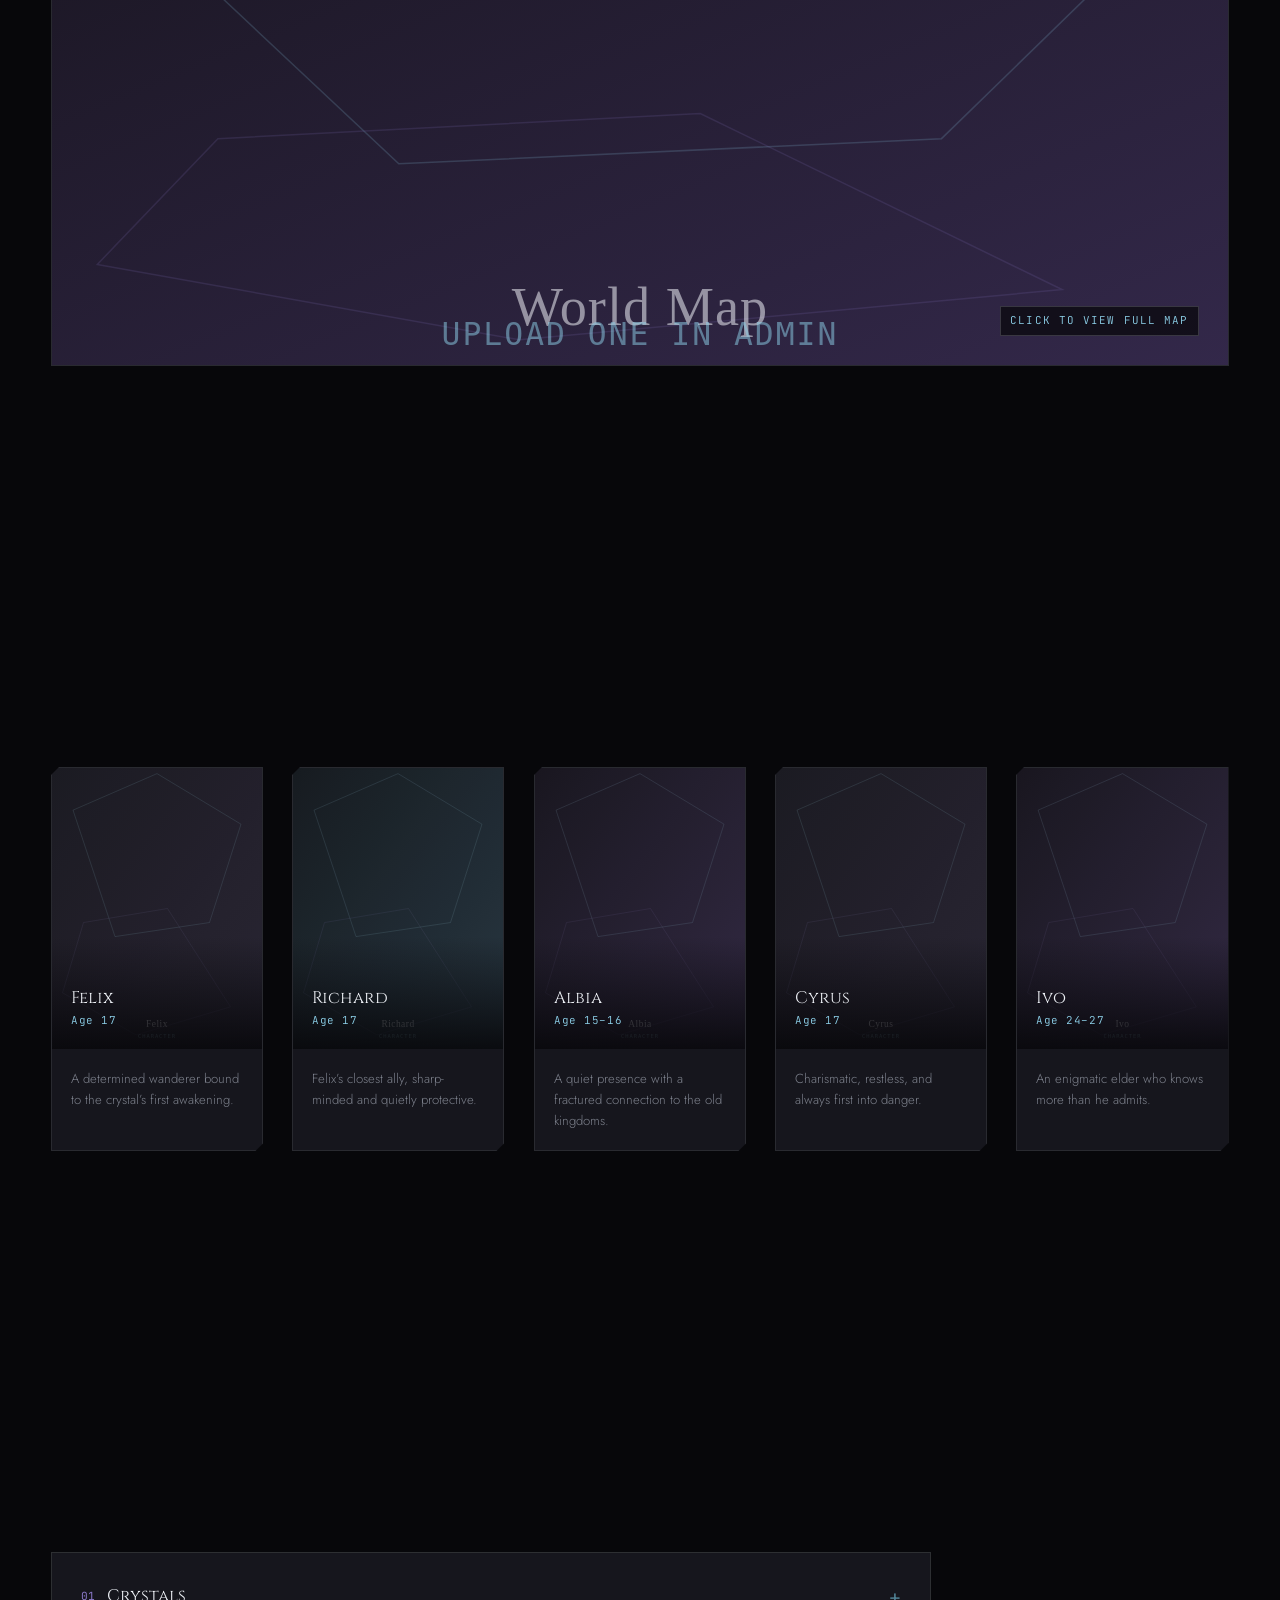
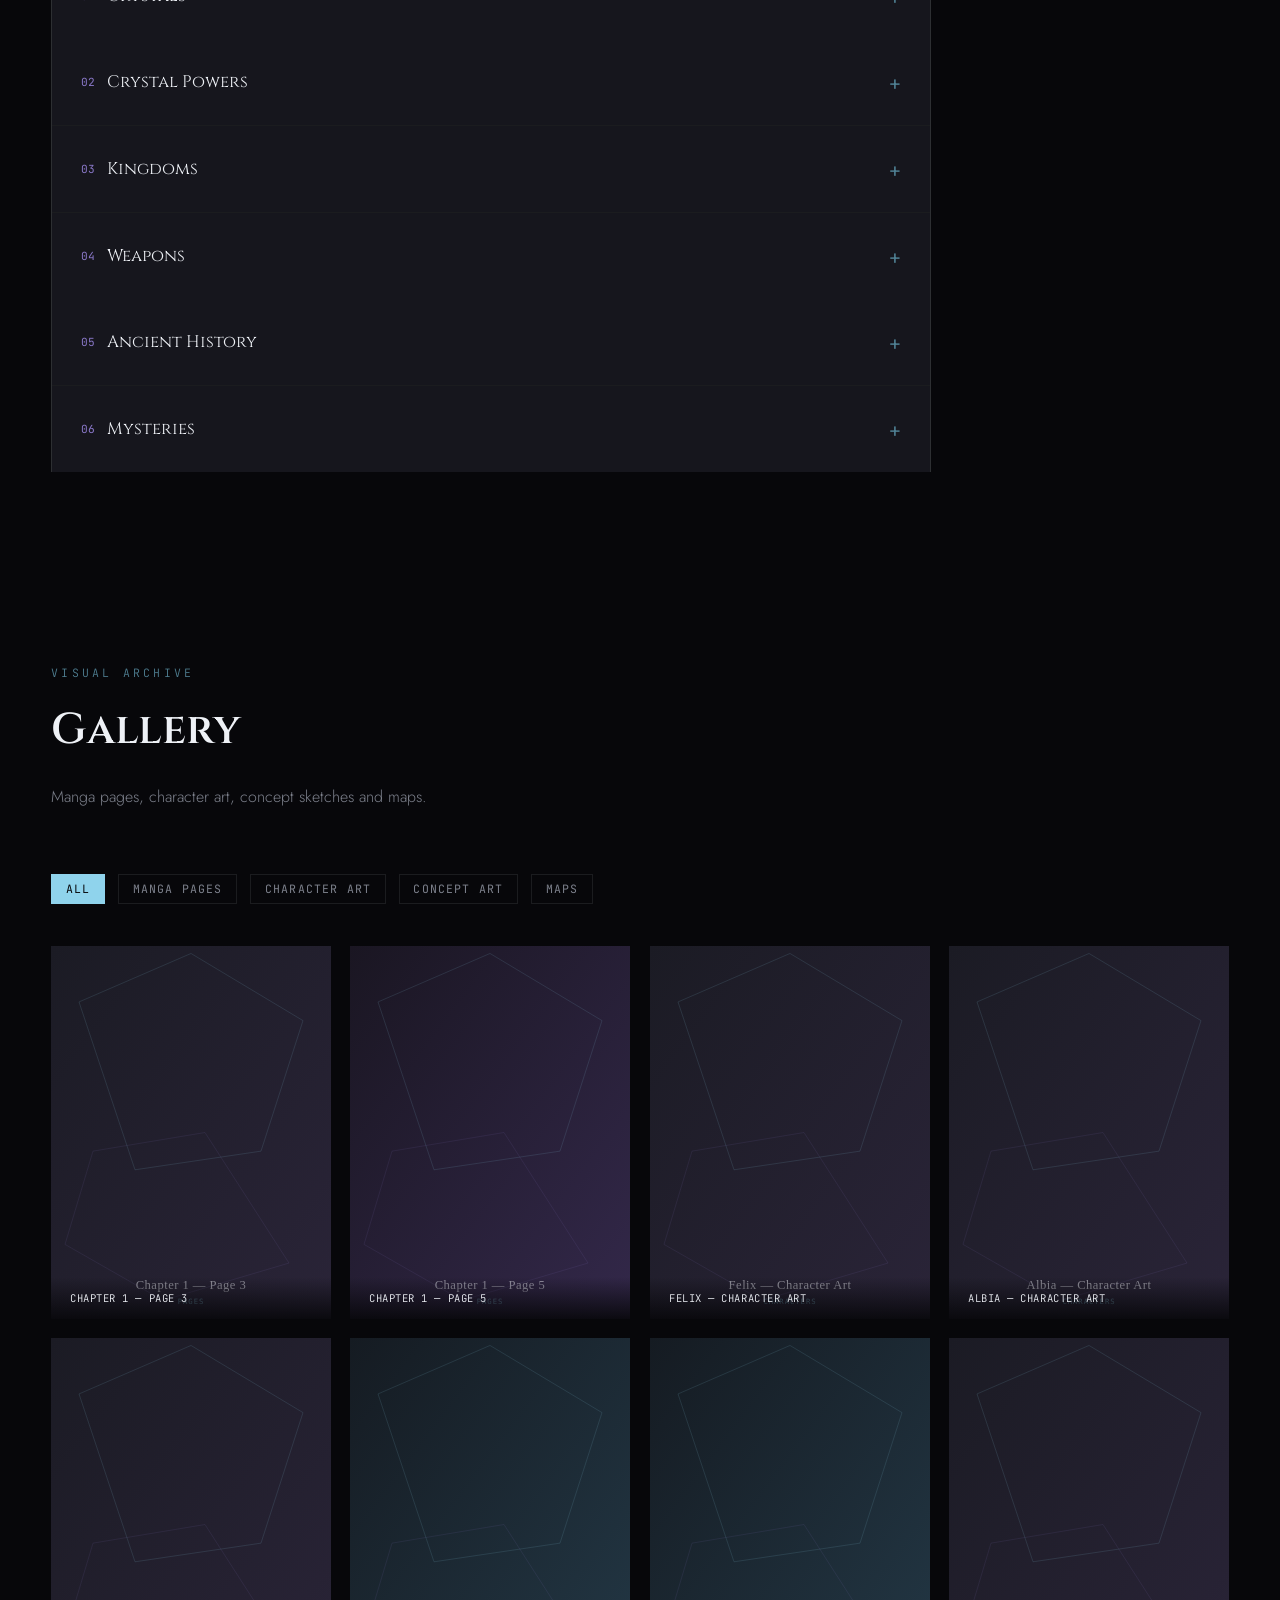
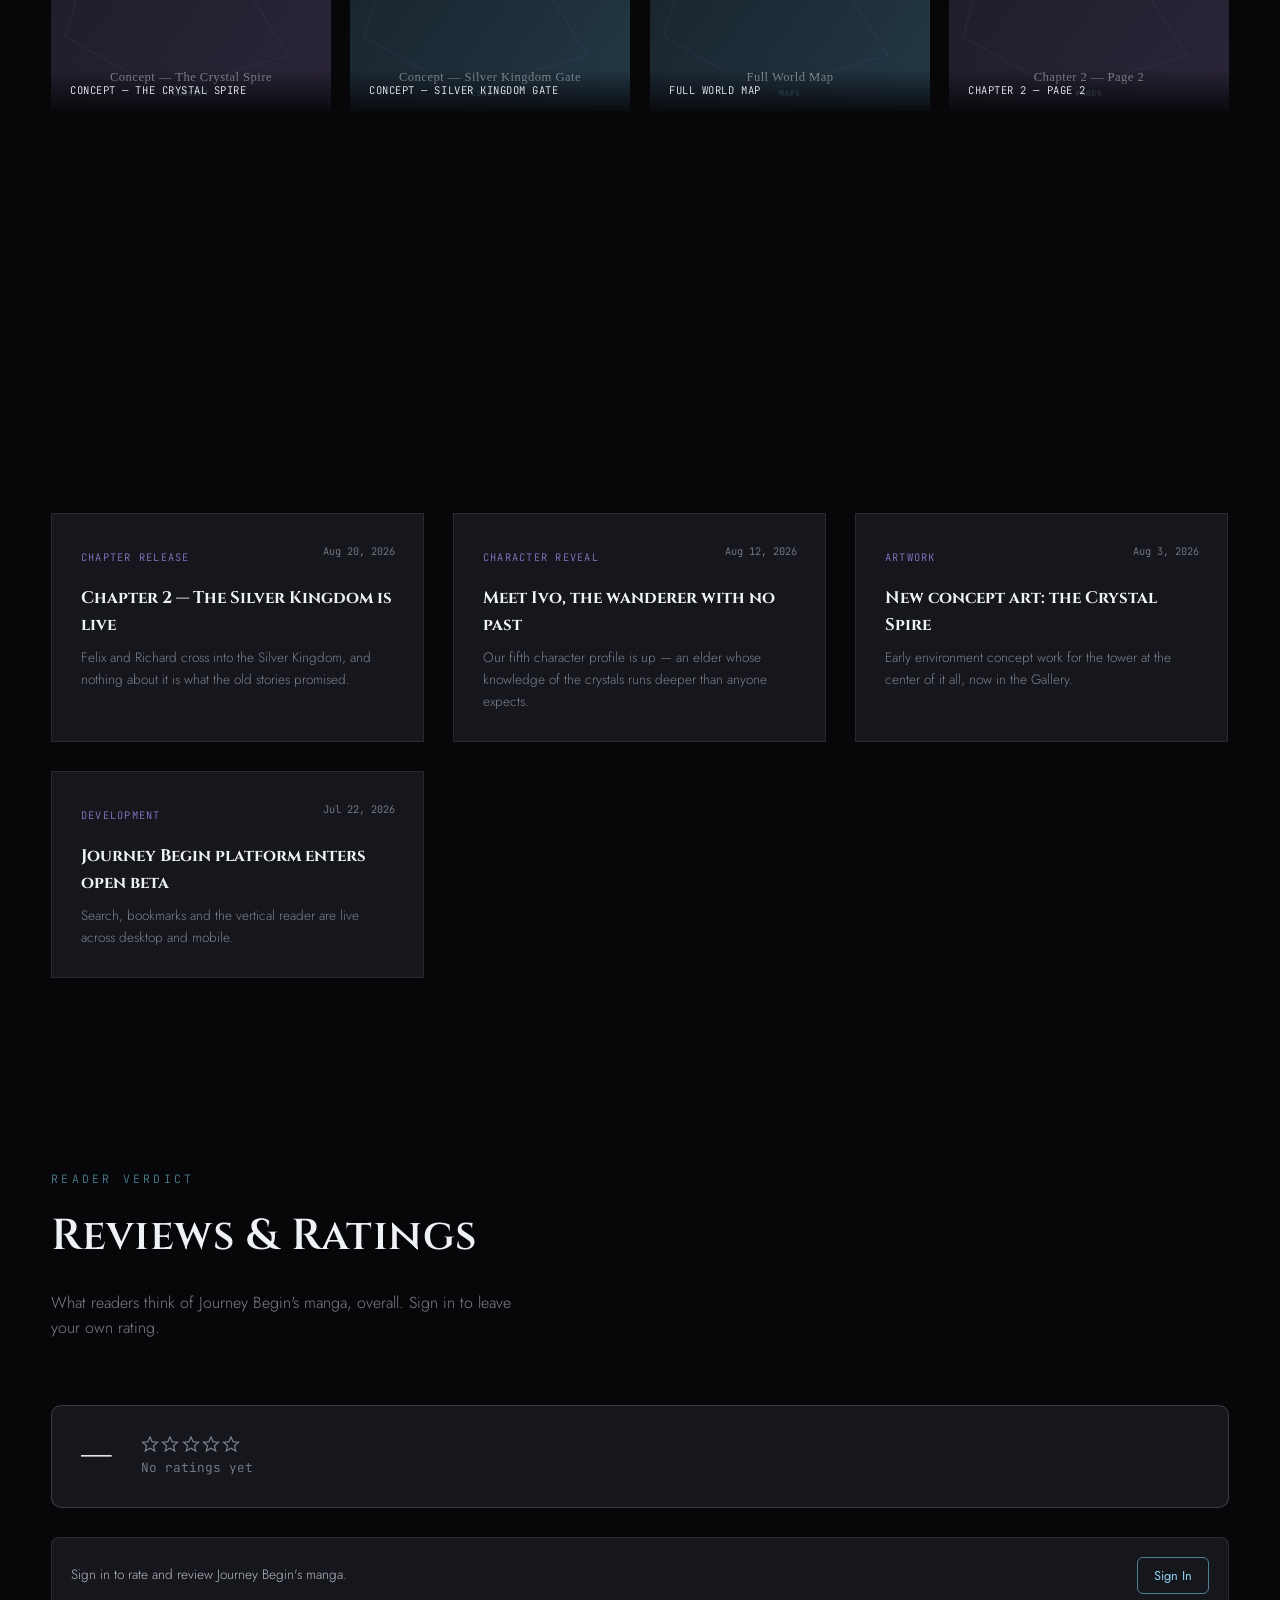
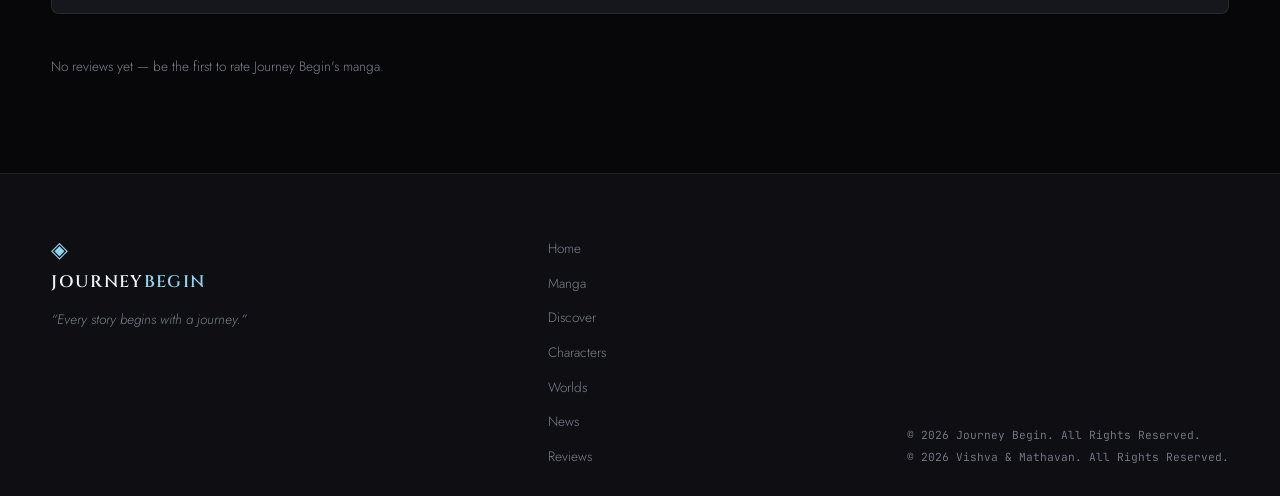
==== commit 8440c175: "Add files via upload" ====
--- a/index.html
+++ b/index.html
@@ -71,6 +71,7 @@
       <a href="#characters" class="nav-link" data-nav-link>Characters</a>
       <a href="#world" class="nav-link" data-nav-link>Worlds</a>
       <a href="#news" class="nav-link" data-nav-link>News</a>
+      <a href="#reviews" class="nav-link" data-nav-link>Reviews</a>
     </nav>
 
     <div class="nav-actions">
@@ -81,8 +82,9 @@
         <svg viewBox="0 0 24 24"><path d="M6 2h12a1 1 0 011 1v18l-7-4.2L5 21V3a1 1 0 011-1z"/></svg>
         <span class="badge" id="bookmarkCount">0</span>
       </button>
-      <button class="icon-btn" id="accountToggle" aria-label="Account" title="Account">
-        <svg viewBox="0 0 24 24"><path d="M12 12a5 5 0 100-10 5 5 0 000 10zm0 2c-4.4 0-8 2.2-8 5v2h16v-2c0-2.8-3.6-5-8-5z"/></svg>
+      <button class="icon-btn account-btn" id="accountToggle" aria-label="Account" title="Account">
+        <svg class="account-icon-default" id="accountIconDefault" viewBox="0 0 24 24"><path d="M12 12a5 5 0 100-10 5 5 0 000 10zm0 2c-4.4 0-8 2.2-8 5v2h16v-2c0-2.8-3.6-5-8-5z"/></svg>
+        <span class="nav-avatar hidden" id="navAvatar"></span>
       </button>
       <button class="hamburger" id="hamburgerBtn" aria-label="Menu" aria-expanded="false">
         <span></span><span></span><span></span>
@@ -204,7 +206,22 @@
         <div class="account-avatar" id="accountAvatar">?</div>
         <label class="avatar-change-btn" for="acctProfileAvatarInput">Change Photo</label>
         <input type="file" id="acctProfileAvatarInput" accept="image/*" hidden>
-        <div class="account-name" id="accountName">—</div>
+
+        <div class="account-name-row" id="accountNameRow">
+          <div class="account-name" id="accountName">—</div>
+          <button type="button" class="account-edit-name-btn" id="accountEditNameBtn" aria-label="Edit name" title="Edit name">
+            <svg viewBox="0 0 24 24"><path d="M3 17.25V21h3.75L17.81 9.94l-3.75-3.75L3 17.25zM20.71 7.04c.39-.39.39-1.02 0-1.41l-2.34-2.34a1 1 0 00-1.41 0l-1.83 1.83 3.75 3.75 1.83-1.83z"/></svg>
+          </button>
+        </div>
+        <form id="accountEditNameForm" class="account-name-form hidden">
+          <div class="account-error hidden" id="accountNameError"></div>
+          <input type="text" id="acctEditName" maxlength="40" required placeholder="Display name" autocomplete="name">
+          <div class="account-name-form-actions">
+            <button type="button" id="accountEditNameCancel">Cancel</button>
+            <button type="submit" class="acct-btn-primary">Save</button>
+          </div>
+        </form>
+
         <div class="account-email" id="accountEmail">—</div>
       </div>
 
@@ -384,6 +401,29 @@
     </div>
   </section>
 
+  <!-- ============================================================
+       REVIEWS (site-wide reader ratings for Journey Begin's manga —
+       only a signed-in reader may post/edit their own review)
+  ============================================================= -->
+  <section class="section section-alt" id="reviews">
+    <div class="section-inner">
+      <header class="section-head reveal-up">
+        <p class="section-eyebrow">Reader Verdict</p>
+        <h2 class="section-title">Reviews &amp; Ratings</h2>
+        <p class="section-desc">What readers think of Journey Begin's manga, overall. Sign in to leave your own rating.</p>
+      </header>
+
+      <div class="reviews-summary" id="reviewsSummary">
+        <div class="reviews-summary-score">—</div>
+        <div class="reviews-summary-meta">
+          <span class="reviews-summary-count">Loading ratings…</span>
+        </div>
+      </div>
+      <div class="review-form-wrap" id="reviewFormWrap"><!-- injected by script.js --></div>
+      <div class="review-list" id="reviewsList"><p class="review-empty">Loading reviews…</p></div>
+    </div>
+  </section>
+
 </main>
 
 <!-- ============================================================
@@ -404,6 +444,7 @@
       <a href="#characters" data-nav-link>Characters</a>
       <a href="#world" data-nav-link>Worlds</a>
       <a href="#news" data-nav-link>News</a>
+      <a href="#reviews" data-nav-link>Reviews</a>
     </nav>
 
     <div class="footer-copy">
@@ -417,6 +458,7 @@
      MANGA READER (overlay, full screen)
 ============================================================= -->
 <div class="reader" id="reader" aria-hidden="true">
+  <div class="reader-progress-bar" id="readerProgressBar"></div>
   <div class="reader-topbar">
     <button class="reader-btn" id="readerClose" title="Close reader">
       <svg viewBox="0 0 24 24"><path d="M6.4 4.98L12 10.59l5.6-5.6 1.4 1.4-5.6 5.6 5.6 5.6-1.4 1.4-5.6-5.6-5.6 5.6-1.4-1.4 5.6-5.6-5.6-5.6z"/></svg>
@@ -430,12 +472,21 @@
       <span class="reader-zoom-level" id="zoomLevel">100%</span>
       <button class="reader-btn" id="zoomIn" title="Zoom in">+</button>
       <button class="reader-btn" id="fullscreenBtn" title="Fullscreen">
-        <svg viewBox="0 0 24 24"><path d="M4 4h6v2H6v4H4V4zm10 0h6v6h-2V6h-4V4zM4 14h2v4h4v2H4v-6zm16 0h-2v4h-4v2h6v-6z"/></svg>
+        <svg class="icon-expand" viewBox="0 0 24 24"><path d="M4 4h6v2H6v4H4V4zm10 0h6v6h-2V6h-4V4zM4 14h2v4h4v2H4v-6zm16 0h-2v4h-4v2h6v-6z"/></svg>
+        <svg class="icon-compress" viewBox="0 0 24 24"><path d="M9 4h2v6H5V8h4V4zm6 0h2v4h4v2h-6V4zM5 16h6v6H9v-4H5v-2zm10 0h6v2h-4v4h-2v-6z"/></svg>
       </button>
     </div>
   </div>
 
   <div class="reader-pages" id="readerPages"><!-- pages injected by script.js --></div>
+
+  <button class="reader-immersive-exit" id="readerImmersiveExit" title="Show reader controls" aria-label="Show reader controls">
+    <svg viewBox="0 0 24 24"><path d="M6.4 4.98L12 10.59l5.6-5.6 1.4 1.4-5.6 5.6 5.6 5.6-1.4 1.4-5.6-5.6-5.6 5.6-1.4-1.4 5.6-5.6-5.6-5.6z"/></svg>
+  </button>
+
+  <button class="reader-scrolltop" id="readerScrollTop" title="Back to top" aria-label="Back to top">
+    <svg viewBox="0 0 24 24"><path d="M12 4l-8 8h5v8h6v-8h5z"/></svg>
+  </button>
 
   <div class="reader-bottombar">
     <button class="reader-nav-btn" id="prevChapter">← Previous Chapter</button>
--- a/style.css
+++ b/style.css
@@ -198,6 +198,19 @@
 }
 .icon-btn svg{ width:19px; height:19px; fill: currentColor; }
 .icon-btn:hover{ color: var(--ice); }
+
+/* Account button: shows the generic person icon when signed out, and the
+   reader's own profile picture (or initial) in a circle once signed in. */
+.nav-avatar{
+  width:26px; height:26px; border-radius:50%; overflow:hidden; flex-shrink:0;
+  background: linear-gradient(135deg, var(--ice-deep), var(--violet-deep));
+  display:flex; align-items:center; justify-content:center;
+  font-family: var(--font-display); font-size:.7rem; color: var(--text-hi);
+  border:1px solid var(--hairline-strong);
+}
+.nav-avatar img{ width:100%; height:100%; object-fit:cover; display:block; border-radius:50%; }
+.nav-avatar.hidden{ display:none; }
+.account-btn.logged-in .account-icon-default{ display:none; }
 .badge{
   position:absolute; top:2px; right:2px; min-width:15px; height:15px; padding:0 3px;
   background: var(--violet); color: var(--text-hi); font-family: var(--font-mono);
@@ -498,6 +511,30 @@
 .account-name{ color: var(--text-hi); font-size:1.05rem; margin-bottom:.2rem; }
 .account-email{ color: var(--text-low); font-size:.8rem; margin-bottom:.2rem; }
 
+/* Edit-name control: a small pencil button beside the display name that
+   swaps it for an inline text field + Save/Cancel. */
+.account-name-row{ display:flex; align-items:center; justify-content:center; gap:.4rem; }
+.account-name-row .account-name{ margin-bottom:0; }
+.account-edit-name-btn{
+  width:24px; height:24px; display:flex; align-items:center; justify-content:center;
+  color: var(--text-low); flex-shrink:0;
+}
+.account-edit-name-btn svg{ width:14px; height:14px; fill:currentColor; }
+.account-edit-name-btn:hover{ color: var(--ice); }
+.account-name-form{
+  display:flex; flex-direction:column; gap:.5rem; margin:.4rem 0 .6rem; text-align:left;
+}
+.account-name-form input[type="text"]{
+  width:100%; background: var(--surface-2); border:1px solid var(--hairline-strong); color: var(--text-hi);
+  border-radius:6px; padding:.55rem .7rem; font-family: var(--font-body); outline:none; font-size:.9rem; text-align:center;
+}
+.account-name-form input[type="text"]:focus{ border-color: var(--ice-dim); }
+.account-name-form-actions{ display:flex; justify-content:center; gap:.5rem; }
+.account-name-form-actions button{ padding:.4rem 1rem; border-radius:6px; font-size:.78rem; border:1px solid var(--hairline-strong); }
+.account-name-form-actions .acct-btn-primary{ width:auto; margin-top:0; }
+.account-name-form-actions #accountEditNameCancel{ color: var(--text-low); background:none; }
+.account-name-form-actions #accountEditNameCancel:hover{ color: var(--text-hi); }
+
 /* Avatar upload (registration form) */
 .avatar-upload-row{ display:flex; align-items:center; gap: var(--sp-3); }
 .avatar-upload-preview{
@@ -551,42 +588,179 @@
    17. MANGA READER
 --------------------------------------------------------------------- */
 .reader{
-  position: fixed; inset:0; z-index:900; background: #050507;
+  position: fixed; inset:0; z-index:900;
+  background: radial-gradient(ellipse 90% 60% at 50% -8%, #17171f 0%, #0a0a0d 55%, #030304 100%);
   display:flex; flex-direction:column; transform: translateY(100%); transition: transform var(--dur-slow) var(--ease);
 }
 .reader.open{ transform: translateY(0); }
+
+/* Thin gradient bar tracking how far through the chapter's pages the
+   reader has scrolled — spans the very top edge of the reader overlay. */
+.reader-progress-bar{
+  position:absolute; top:0; left:0; height:2px; width:0%; z-index:20;
+  background: linear-gradient(90deg, var(--ice-deep), var(--ice), var(--violet));
+  box-shadow: 0 0 8px rgba(143,211,236,0.5);
+  transition: width .12s linear;
+}
+
 .reader-topbar{
-  display:flex; align-items:center; justify-content:space-between; gap: var(--sp-3);
-  padding: var(--sp-2) var(--sp-4); background: rgba(10,10,14,0.9); border-bottom: 1px solid var(--hairline);
-  flex-shrink:0; flex-wrap:wrap;
-}
-.reader-title{ display:flex; flex-direction:column; text-align:center; flex:1; min-width:150px; }
-.reader-title span:first-child{ font-family: var(--font-display); color: var(--text-hi); font-size:.95rem; }
-.reader-chapter{ font-family: var(--font-mono); font-size:.65rem; color: var(--text-low); text-transform:uppercase; letter-spacing:.05em; }
-.reader-btn{ width:36px; height:36px; display:flex; align-items:center; justify-content:center; color: var(--text-mid); border: 1px solid var(--hairline); transition: color var(--dur-fast), border-color var(--dur-fast); font-size:1.1rem; }
-.reader-btn:hover{ color: var(--ice); border-color: var(--ice-dim); }
+  position:relative; display:flex; align-items:center; justify-content:space-between; gap: var(--sp-3);
+  padding: var(--sp-2) var(--sp-4); background: rgba(10,10,14,0.72); backdrop-filter: blur(12px);
+  border-bottom: 1px solid var(--hairline-strong); flex-shrink:0; flex-wrap:wrap;
+  box-shadow: 0 8px 26px rgba(0,0,0,0.4);
+}
+.reader-title{ display:flex; flex-direction:column; text-align:center; flex:1; min-width:150px; gap:.15rem; }
+.reader-title span:first-child{ font-family: var(--font-display); color: var(--text-hi); font-size:1rem; letter-spacing:.02em; }
+.reader-chapter{ font-family: var(--font-mono); font-size:.65rem; color: var(--ice); text-transform:uppercase; letter-spacing:.07em; }
+.reader-btn{
+  width:38px; height:38px; display:flex; align-items:center; justify-content:center; color: var(--text-mid);
+  border: 1px solid var(--hairline-strong); border-radius:9px; background: rgba(255,255,255,0.02);
+  transition: color var(--dur-fast), border-color var(--dur-fast), background var(--dur-fast), transform var(--dur-fast);
+  font-size:1.1rem;
+}
+.reader-btn:hover{ color: var(--ice); border-color: var(--ice-dim); background: rgba(143,211,236,0.08); transform: translateY(-1px); }
 .reader-btn svg{ width:16px; height:16px; fill:currentColor; }
-.reader-controls{ display:flex; align-items:center; gap: var(--sp-2); }
+.reader-controls{
+  display:flex; align-items:center; gap: var(--sp-2);
+  background: rgba(255,255,255,0.03); border:1px solid var(--hairline); border-radius:11px; padding:.25rem .4rem;
+}
 .reader-zoom-level{ font-family: var(--font-mono); font-size:.68rem; color: var(--text-low); width:38px; text-align:center; }
 
 .reader-pages{
-  flex:1; overflow-y:auto; overflow-x:hidden; display:flex; flex-direction:column; align-items:center;
-  padding: var(--sp-4) 0; scroll-behavior:smooth;
-}
-.reader-page-wrap{ width: var(--reader-zoom, 100%); max-width: 900px; transition: width var(--dur-fast) var(--ease); }
+  position:relative; flex:1; overflow-y:auto; overflow-x:hidden; display:flex; flex-direction:column; align-items:center;
+  padding: var(--sp-5) 0 var(--sp-4); gap: var(--sp-4); scroll-behavior:smooth;
+  background:
+    radial-gradient(ellipse 60% 30% at 50% 0%, rgba(143,211,236,0.06), transparent 60%),
+    radial-gradient(ellipse 60% 30% at 50% 100%, rgba(138,120,201,0.06), transparent 60%),
+    repeating-linear-gradient(180deg, rgba(255,255,255,0.012) 0px, rgba(255,255,255,0.012) 1px, transparent 1px, transparent 3px);
+  /* thin faceted guide-line running behind the pages, like a bound spine */
+}
+.reader-pages::before{
+  content:''; position:absolute; top:0; bottom:0; left:50%; width:1px; transform: translateX(-50%);
+  background: linear-gradient(180deg, transparent, var(--hairline-strong) 15%, var(--hairline-strong) 85%, transparent);
+  pointer-events:none; z-index:0;
+}
+/* thin scrollbar to match the theme, on browsers that support it */
+.reader-pages{ scrollbar-width: thin; scrollbar-color: var(--ice-dim) transparent; }
+.reader-pages::-webkit-scrollbar{ width:8px; }
+.reader-pages::-webkit-scrollbar-track{ background: transparent; }
+.reader-pages::-webkit-scrollbar-thumb{ background: var(--surface-3); border-radius:8px; border:2px solid transparent; background-clip:padding-box; }
+.reader-pages::-webkit-scrollbar-thumb:hover{ background: var(--ice-dim); background-clip:padding-box; }
+
+.reader-page-wrap{
+  width: var(--reader-zoom, 100%); max-width: 900px; transition: width var(--dur-fast) var(--ease), box-shadow var(--dur-med) var(--ease), transform var(--dur-med) var(--ease);
+  position:relative; overflow:hidden; background: var(--surface); z-index:1;
+  clip-path: polygon(18px 0,100% 0,100% calc(100% - 18px),calc(100% - 18px) 100%,0 100%,0 18px);
+  box-shadow:
+    0 26px 60px rgba(0,0,0,0.55),
+    0 2px 0 rgba(255,255,255,0.03) inset,
+    0 0 0 1px var(--hairline-strong);
+  animation: readerPageIn .6s var(--ease) both;
+}
+/* faceted corner accents — a quiet frame that reads as "gallery matting"
+   rather than a plain rectangle, echoing the site's crystal-cut language */
+.reader-page-wrap::before,
+.reader-page-wrap::after{
+  content:''; position:absolute; width:26px; height:26px; pointer-events:none; z-index:3; opacity:.85;
+}
+.reader-page-wrap::before{
+  top:0; left:0; border-top:2px solid var(--ice-dim); border-left:2px solid var(--ice-dim);
+}
+.reader-page-wrap::after{
+  bottom:0; right:0; border-bottom:2px solid var(--violet-dim); border-right:2px solid var(--violet-dim);
+}
+.reader-page-wrap:hover{ box-shadow: 0 30px 70px rgba(0,0,0,0.6), 0 0 0 1px var(--ice-dim), 0 0 32px rgba(143,211,236,0.1); }
 .reader-page-wrap img{ width:100%; height:auto; display:block; }
+.reader-page-wrap .page-number-tag{
+  position:absolute; bottom:12px; right:12px; z-index:4; font-family: var(--font-mono); font-size:.65rem; letter-spacing:.08em;
+  color: var(--text-hi); background: rgba(5,5,7,0.72); border:1px solid var(--hairline-strong);
+  padding:.28rem .65rem; backdrop-filter: blur(6px); pointer-events:none;
+  clip-path: polygon(6px 0,100% 0,100% 100%,0 100%,0 6px);
+}
+@keyframes readerPageIn{ from{ opacity:0; transform: translateY(20px) scale(.985); } to{ opacity:1; transform:none; } }
+
+/* Skeleton shimmer shown for a page still loading / not yet uploaded —
+   reads as an intentional placeholder rather than a broken image. */
 .reader-loading-page{
-  width:100%; aspect-ratio: 3/4.2; background: linear-gradient(160deg, var(--surface), var(--surface-2));
-  display:flex; align-items:center; justify-content:center; color: var(--text-low); font-family: var(--font-mono); font-size:.75rem;
-}
+  width:100%; aspect-ratio: 3/4.2; position:relative; overflow:hidden;
+  background: linear-gradient(160deg, var(--surface), var(--surface-2));
+  display:flex; align-items:center; justify-content:center; text-align:center;
+  color: var(--text-low); font-family: var(--font-mono); font-size:.75rem; line-height:1.6; padding: var(--sp-3);
+  clip-path: polygon(18px 0,100% 0,100% calc(100% - 18px),calc(100% - 18px) 100%,0 100%,0 18px);
+  box-shadow: 0 0 0 1px var(--hairline-strong);
+}
+.reader-loading-page::before{
+  content:''; position:absolute; inset:0;
+  background: linear-gradient(100deg, transparent 30%, rgba(143,211,236,0.06) 48%, rgba(138,120,201,0.08) 52%, transparent 70%);
+  background-size: 200% 100%; animation: readerShimmer 2.4s linear infinite;
+}
+@keyframes readerShimmer{ from{ background-position: 160% 0; } to{ background-position: -60% 0; } }
+
+/* Floating "back to top" control, only shown once the reader has scrolled
+   a little way into the chapter. */
+.reader-scrolltop{
+  position:absolute; right: var(--sp-4); bottom: 92px; width:42px; height:42px; border-radius:50%; z-index:15;
+  display:flex; align-items:center; justify-content:center; color: var(--text-hi);
+  background: linear-gradient(135deg, var(--ice-deep), var(--violet-deep)); border:1px solid var(--ice-dim);
+  box-shadow: 0 10px 28px rgba(0,0,0,0.5);
+  opacity:0; visibility:hidden; transform: translateY(10px);
+  transition: opacity var(--dur-fast) var(--ease), transform var(--dur-fast) var(--ease), visibility var(--dur-fast), filter var(--dur-fast);
+}
+.reader-scrolltop svg{ width:18px; height:18px; fill:currentColor; }
+.reader-scrolltop.show{ opacity:1; visibility:visible; transform:none; }
+.reader-scrolltop:hover{ filter: brightness(1.15); }
+
 .reader-bottombar{
   display:flex; align-items:center; justify-content:space-between; padding: var(--sp-3) var(--sp-4);
-  background: rgba(10,10,14,0.9); border-top: 1px solid var(--hairline); flex-shrink:0; gap: var(--sp-2); flex-wrap:wrap;
-}
-.reader-nav-btn{ font-family: var(--font-mono); font-size:.72rem; letter-spacing:.08em; text-transform:uppercase; color: var(--text-mid); border: 1px solid var(--hairline); padding: .7em 1.2em; transition: color var(--dur-fast), border-color var(--dur-fast); }
-.reader-nav-btn:hover:not(:disabled){ color: var(--ice); border-color: var(--ice-dim); }
+  padding-bottom: calc(var(--sp-3) + env(safe-area-inset-bottom, 0px));
+  background: rgba(10,10,14,0.72); backdrop-filter: blur(12px); border-top: 1px solid var(--hairline-strong);
+  flex-shrink:0; gap: var(--sp-2); flex-wrap:wrap; box-shadow: 0 -8px 26px rgba(0,0,0,0.4);
+}
+.reader-nav-btn{
+  font-family: var(--font-mono); font-size:.72rem; letter-spacing:.08em; text-transform:uppercase; color: var(--text-mid);
+  border: 1px solid var(--hairline-strong); border-radius:9px; padding: .7em 1.2em; background: rgba(255,255,255,0.02);
+  transition: color var(--dur-fast), border-color var(--dur-fast), background var(--dur-fast), transform var(--dur-fast);
+}
+.reader-nav-btn:hover:not(:disabled){ color: var(--ice); border-color: var(--ice-dim); background: rgba(143,211,236,0.08); transform: translateY(-1px); }
 .reader-nav-btn:disabled{ opacity:.3; cursor:not-allowed; }
-.reader-progress{ font-family: var(--font-mono); font-size:.68rem; color: var(--text-low); }
+.reader-progress{
+  font-family: var(--font-mono); font-size:.7rem; color: var(--text-hi); letter-spacing:.04em;
+  background: rgba(255,255,255,0.04); border:1px solid var(--hairline); border-radius:20px; padding:.4rem 1rem;
+}
+
+/* Fullscreen button shows one of two icon states, toggled via JS by
+   adding/removing .is-active (native Fullscreen API engaged, or the
+   immersive fallback used where the API isn't available — e.g. iOS
+   Safari, which does not support element-level fullscreen at all). */
+#fullscreenBtn .icon-expand{ display:block; }
+#fullscreenBtn .icon-compress{ display:none; }
+#fullscreenBtn.is-active .icon-expand{ display:none; }
+#fullscreenBtn.is-active .icon-compress{ display:block; }
+#fullscreenBtn.is-active{ color: var(--ice); border-color: var(--ice-dim); background: rgba(143,211,236,0.1); }
+
+/* Immersive reading mode — the cross-device "fullscreen" fallback. On
+   devices/browsers where the real Fullscreen API is unavailable or is
+   rejected (this is normal/expected on iOS Safari), the reader instead
+   hides its chrome and lets pages fill the viewport edge-to-edge, with a
+   small floating control to bring the bars back. */
+.reader.immersive .reader-topbar,
+.reader.immersive .reader-bottombar{
+  transform: translateY(-100%); opacity:0; pointer-events:none;
+}
+.reader.immersive .reader-bottombar{ transform: translateY(100%); }
+.reader-topbar, .reader-bottombar{ transition: transform var(--dur-med) var(--ease), opacity var(--dur-med) var(--ease); }
+.reader.immersive .reader-pages{ padding-top: var(--sp-3); }
+
+.reader-immersive-exit{
+  position:absolute; top: var(--sp-3); right: var(--sp-3); z-index:25; width:40px; height:40px;
+  display:flex; align-items:center; justify-content:center; color: var(--text-hi);
+  background: rgba(10,10,14,0.7); border:1px solid var(--hairline-strong); backdrop-filter: blur(10px);
+  border-radius:50%; opacity:0; visibility:hidden; transform: translateY(-8px);
+  transition: opacity var(--dur-fast) var(--ease), transform var(--dur-fast) var(--ease), visibility var(--dur-fast);
+}
+.reader-immersive-exit svg{ width:16px; height:16px; fill:currentColor; }
+.reader.immersive .reader-immersive-exit{ opacity:1; visibility:visible; transform:none; }
+.reader-immersive-exit:hover{ color: var(--ice); border-color: var(--ice-dim); }
 
 /* ---------------------------------------------------------------------
    17b. CHAPTER COMMENTS (Instagram-style, inside reader below last page)
@@ -634,10 +808,11 @@
 .comment-row{ display:flex; align-items:flex-start; gap: var(--sp-2); }
 .comment-row.is-reply{ margin-left: 2.6rem; margin-top: var(--sp-2); }
 .comment-avatar{
-  width:32px; height:32px; border-radius:50%; flex-shrink:0;
+  width:32px; height:32px; border-radius:50%; flex-shrink:0; overflow:hidden;
   background: linear-gradient(135deg, var(--ice-deep), var(--violet-deep));
   display:flex; align-items:center; justify-content:center; font-family: var(--font-display); font-size:.8rem; color: var(--text-hi);
 }
+.comment-avatar img{ width:100%; height:100%; object-fit:cover; display:block; border-radius:50%; }
 .comment-row.is-reply .comment-avatar{ width:26px; height:26px; font-size:.7rem; }
 .comment-body{ flex:1; min-width:0; }
 .comment-line{ display:flex; align-items:baseline; gap:.5rem; flex-wrap:wrap; }
@@ -719,6 +894,81 @@
 }
 .reply-form button:hover{ filter: brightness(1.15); }
 
+/* ---------------------------------------------------------------------
+   17c. REVIEWS & RATINGS (site-wide, one review per signed-in reader)
+--------------------------------------------------------------------- */
+.reviews-summary{
+  display:flex; align-items:center; gap: var(--sp-4); flex-wrap:wrap;
+  background: var(--surface); border:1px solid var(--hairline-strong); border-radius:10px;
+  padding: var(--sp-4); margin-bottom: var(--sp-4);
+}
+.reviews-summary-score{ font-family: var(--font-display); font-size:2.4rem; color: var(--text-hi); line-height:1; }
+.reviews-summary-meta{ display:flex; flex-direction:column; gap:.3rem; }
+.reviews-summary-stars{ display:flex; gap:.15rem; }
+.reviews-summary-stars svg{ width:18px; height:18px; }
+.reviews-summary-count{ font-size:.8rem; color: var(--text-low); font-family: var(--font-mono); }
+
+/* Star icon states, shared by the summary, the picker and every review row */
+.star-icon{ fill:none; stroke: var(--text-low); stroke-width:1.6; }
+.star-icon.filled{ fill: var(--ice); stroke: var(--ice); }
+
+/* Interactive star picker (form) */
+.star-picker{ display:flex; gap:.25rem; }
+.star-picker button{ padding:.1rem; line-height:0; }
+.star-picker svg{ width:26px; height:26px; transition: transform var(--dur-fast) var(--ease); }
+.star-picker button:hover svg{ transform: scale(1.12); }
+
+.review-form-wrap{ margin-bottom: var(--sp-5); }
+.review-login-note{
+  display:flex; align-items:center; justify-content:space-between; gap: var(--sp-3);
+  background: var(--surface); border:1px solid var(--hairline); border-radius:8px;
+  padding: var(--sp-3); font-size:.85rem; color: var(--text-mid); flex-wrap:wrap;
+}
+.review-login-note button{
+  padding:.5rem 1rem; border-radius:6px; border:1px solid var(--ice-dim); color: var(--ice); background:none; font-size:.8rem;
+}
+.review-login-note button:hover{ background: rgba(143,211,236,0.08); }
+
+.review-form{
+  display:flex; flex-direction:column; gap: var(--sp-3);
+  background: var(--surface); border:1px solid var(--hairline-strong); border-radius:10px; padding: var(--sp-4);
+}
+.review-form-label{ font-size:.78rem; color: var(--text-low); font-family: var(--font-mono); text-transform:uppercase; letter-spacing:.05em; }
+.review-form textarea{
+  width:100%; min-height:70px; resize:vertical; background: var(--surface-2); border:1px solid var(--hairline-strong);
+  color: var(--text-hi); border-radius:8px; padding:.7rem .8rem; font-family: var(--font-body); outline:none;
+}
+.review-form textarea:focus{ border-color: var(--ice-dim); }
+.review-form-actions{ display:flex; align-items:center; gap: var(--sp-3); flex-wrap:wrap; }
+.review-form-actions button{ padding:.55rem 1.1rem; border-radius:8px; font-size:.85rem; }
+.review-submit-btn{ border:1px solid var(--ice-dim); background: linear-gradient(135deg, var(--ice-deep), var(--violet-deep)); color: var(--text-hi); }
+.review-submit-btn:hover{ filter: brightness(1.15); }
+.review-delete-btn{ border:1px solid rgba(224,138,138,0.5); color: var(--status-danger); background:none; }
+.review-delete-btn:hover{ background: rgba(224,138,138,0.1); }
+
+.review-list{ display:grid; grid-template-columns: repeat(auto-fill, minmax(300px,1fr)); gap: var(--sp-4); }
+.review-empty{ grid-column: 1 / -1; color: var(--text-low); font-size:.85rem; }
+.review-row{
+  display:flex; flex-direction:column; gap: var(--sp-2); background: var(--surface); border:1px solid var(--hairline);
+  padding: var(--sp-4); transition: border-color var(--dur-fast), transform var(--dur-fast);
+}
+.review-row:hover{ transform: translateY(-4px); border-color: var(--hairline-strong); }
+.review-row-head{ display:flex; align-items:center; gap: var(--sp-2); }
+.review-avatar{
+  width:38px; height:38px; border-radius:50%; flex-shrink:0; overflow:hidden;
+  background: linear-gradient(135deg, var(--ice-deep), var(--violet-deep));
+  display:flex; align-items:center; justify-content:center; font-family: var(--font-display); font-size:.9rem; color: var(--text-hi);
+}
+.review-avatar img{ width:100%; height:100%; object-fit:cover; display:block; border-radius:50%; }
+.review-meta{ flex:1; min-width:0; }
+.review-author-line{ display:flex; align-items:center; gap:.4rem; flex-wrap:wrap; }
+.review-author{ font-size:.9rem; color: var(--text-hi); font-weight:600; }
+.review-stars{ display:flex; gap:.1rem; margin-top:.2rem; }
+.review-stars svg{ width:14px; height:14px; }
+.review-date{ font-family: var(--font-mono); font-size:.68rem; color: var(--text-low); letter-spacing:.03em; }
+.review-edited-tag{ font-size:.7rem; color: var(--text-low); font-style:italic; }
+.review-text{ font-size:.88rem; color: var(--text-mid); line-height:1.45; white-space:pre-wrap; word-break:break-word; }
+.review-own-tag{ font-size:.68rem; font-family: var(--font-mono); text-transform:uppercase; letter-spacing:.04em; color: var(--ice); border:1px solid var(--ice-dim); border-radius:5px; padding:.1rem .4rem; }
 
 /* ---------------------------------------------------------------------
    18. LIGHTBOX
@@ -783,13 +1033,53 @@
 }
 
 @media (max-width: 860px){
+  .nav-actions{ gap: var(--sp-1); }
+  .icon-btn{ width:36px; height:36px; }
+  .icon-btn svg{ width:17px; height:17px; }
+  .hamburger{ width:36px; }
+
   .nav-links{
-    position:fixed; top:76px; left:0; right:0; bottom:0; background: rgba(7,7,10,0.98);
-    flex-direction:column; align-items:center; justify-content:center; gap: var(--sp-5);
-    transform: translateX(100%); transition: transform var(--dur-med) var(--ease); z-index:400;
+    position:fixed; top:76px; left:0; right:0; bottom:0; z-index:400;
+    background:
+      radial-gradient(ellipse 70% 45% at 50% 15%, rgba(143,211,236,0.06), transparent 60%),
+      radial-gradient(ellipse 70% 45% at 50% 85%, rgba(138,120,201,0.07), transparent 60%),
+      rgba(7,7,10,0.98);
+    backdrop-filter: blur(18px);
+    flex-direction:column; align-items:stretch; justify-content:center; gap:0;
+    padding: var(--sp-5) var(--edge) calc(var(--sp-5) + env(safe-area-inset-bottom, 0px));
+    transform: translateX(100%); opacity:0;
+    transition: transform var(--dur-med) var(--ease), opacity var(--dur-med) var(--ease);
+    overflow-y:auto;
   }
-  .nav-links.open{ transform: translateX(0); }
-  .nav-link{ font-size:1.1rem; }
+  .nav-links.open{ transform: translateX(0); opacity:1; }
+
+  .nav-link{
+    display:flex; align-items:center; justify-content:space-between;
+    font-size:1.15rem; font-family: var(--font-display); letter-spacing:.03em; text-transform:none;
+    padding: var(--sp-3) .2rem; border-bottom:1px solid var(--hairline);
+    color: var(--text-mid); opacity:0; transform: translateY(10px);
+    transition: color var(--dur-fast) var(--ease), opacity var(--dur-med) var(--ease), transform var(--dur-med) var(--ease);
+  }
+  .nav-link::after{ display:none; }
+  .nav-link::before{
+    content:''; width:6px; height:6px; border-radius:50%; background: var(--ice); opacity:0;
+    transition: opacity var(--dur-fast) var(--ease); margin-right:.6em; flex-shrink:0;
+  }
+  .nav-link.active{ color: var(--text-hi); }
+  .nav-link.active::before{ opacity:1; }
+  .nav-link:hover{ color: var(--ice); padding-left:.5rem; }
+
+  /* Staggered reveal once the panel is open — quiet, cinematic, and gives
+     the menu a sense of depth rather than appearing all at once. */
+  .nav-links.open .nav-link{ opacity:1; transform:none; }
+  .nav-links.open .nav-link:nth-child(1){ transition-delay:.05s; }
+  .nav-links.open .nav-link:nth-child(2){ transition-delay:.09s; }
+  .nav-links.open .nav-link:nth-child(3){ transition-delay:.13s; }
+  .nav-links.open .nav-link:nth-child(4){ transition-delay:.17s; }
+  .nav-links.open .nav-link:nth-child(5){ transition-delay:.21s; }
+  .nav-links.open .nav-link:nth-child(6){ transition-delay:.25s; }
+  .nav-links.open .nav-link:nth-child(7){ transition-delay:.29s; }
+
   .hamburger{ display:flex; }
   .chapter-card{ grid-template-columns: 60px 1fr; grid-template-areas: "num info" "num status" "btn btn"; row-gap: var(--sp-2); }
   .chapter-num{ grid-area: num; }
@@ -798,9 +1088,17 @@
   .chapter-read-btn{ grid-area: btn; justify-self:start; }
 }
 
+@media (max-width: 400px){
+  .logo-text{ font-size:.92rem; }
+  .nav-actions{ gap:.3rem; }
+  .icon-btn{ width:33px; height:33px; }
+  .hamburger{ width:33px; }
+}
+
 @media (max-width: 640px){
   :root{ --sp-6: 3rem; --sp-7: 4rem; }
   .nav-inner{ height:64px; }
+  .nav-links{ top:64px; }
   .hero{ padding-top:64px; }
   .hero-title{ font-size: clamp(2.1rem, 11vw, 3rem); }
   .manga-grid{ grid-template-columns: 1fr 1fr; gap: var(--sp-3); }
@@ -808,8 +1106,17 @@
   .gallery-grid{ grid-template-columns: 1fr 1fr; }
   .footer-inner{ flex-direction:column; gap: var(--sp-4); }
   .footer-copy{ align-self:flex-start; }
-  .reader-topbar{ justify-content:center; }
+  .reader-topbar{ justify-content:center; padding: var(--sp-2) var(--sp-3); }
   .reader-title{ order:3; width:100%; }
+  .reader-title span:first-child{ font-size:.9rem; }
+  .reader-btn{ width:34px; height:34px; }
+  .reader-controls{ padding:.2rem .3rem; gap:.5rem; }
+  .reader-bottombar{ padding: var(--sp-2) var(--sp-3); }
+  .reader-nav-btn{ font-size:.66rem; padding:.65em .85em; }
+  .reader-progress{ padding:.35rem .8rem; }
+  .reader-page-wrap, .reader-loading-page{ clip-path: polygon(10px 0,100% 0,100% calc(100% - 10px),calc(100% - 10px) 100%,0 100%,0 10px); }
+  .reader-page-wrap::before, .reader-page-wrap::after{ width:18px; height:18px; }
+  .reader-scrolltop{ width:38px; height:38px; bottom:80px; right: var(--sp-3); }
 }
 
 @media (max-width: 420px){
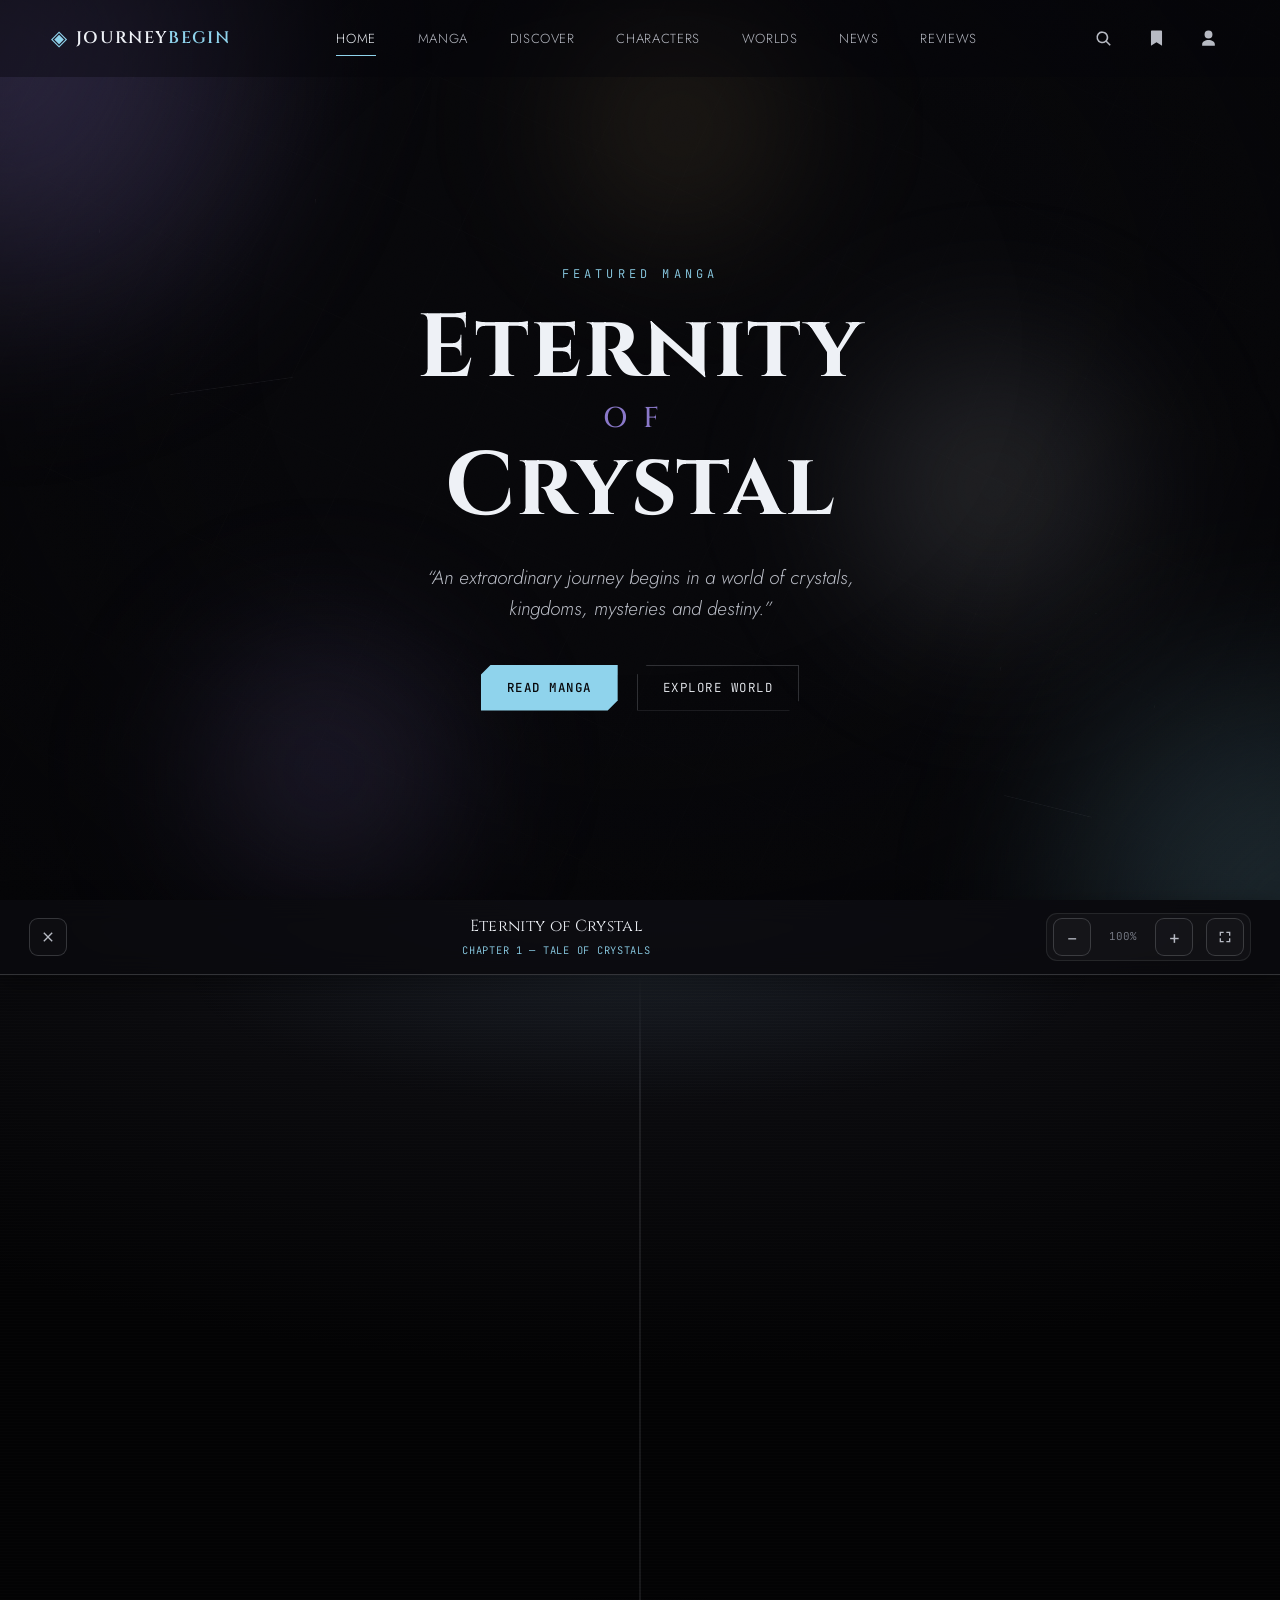
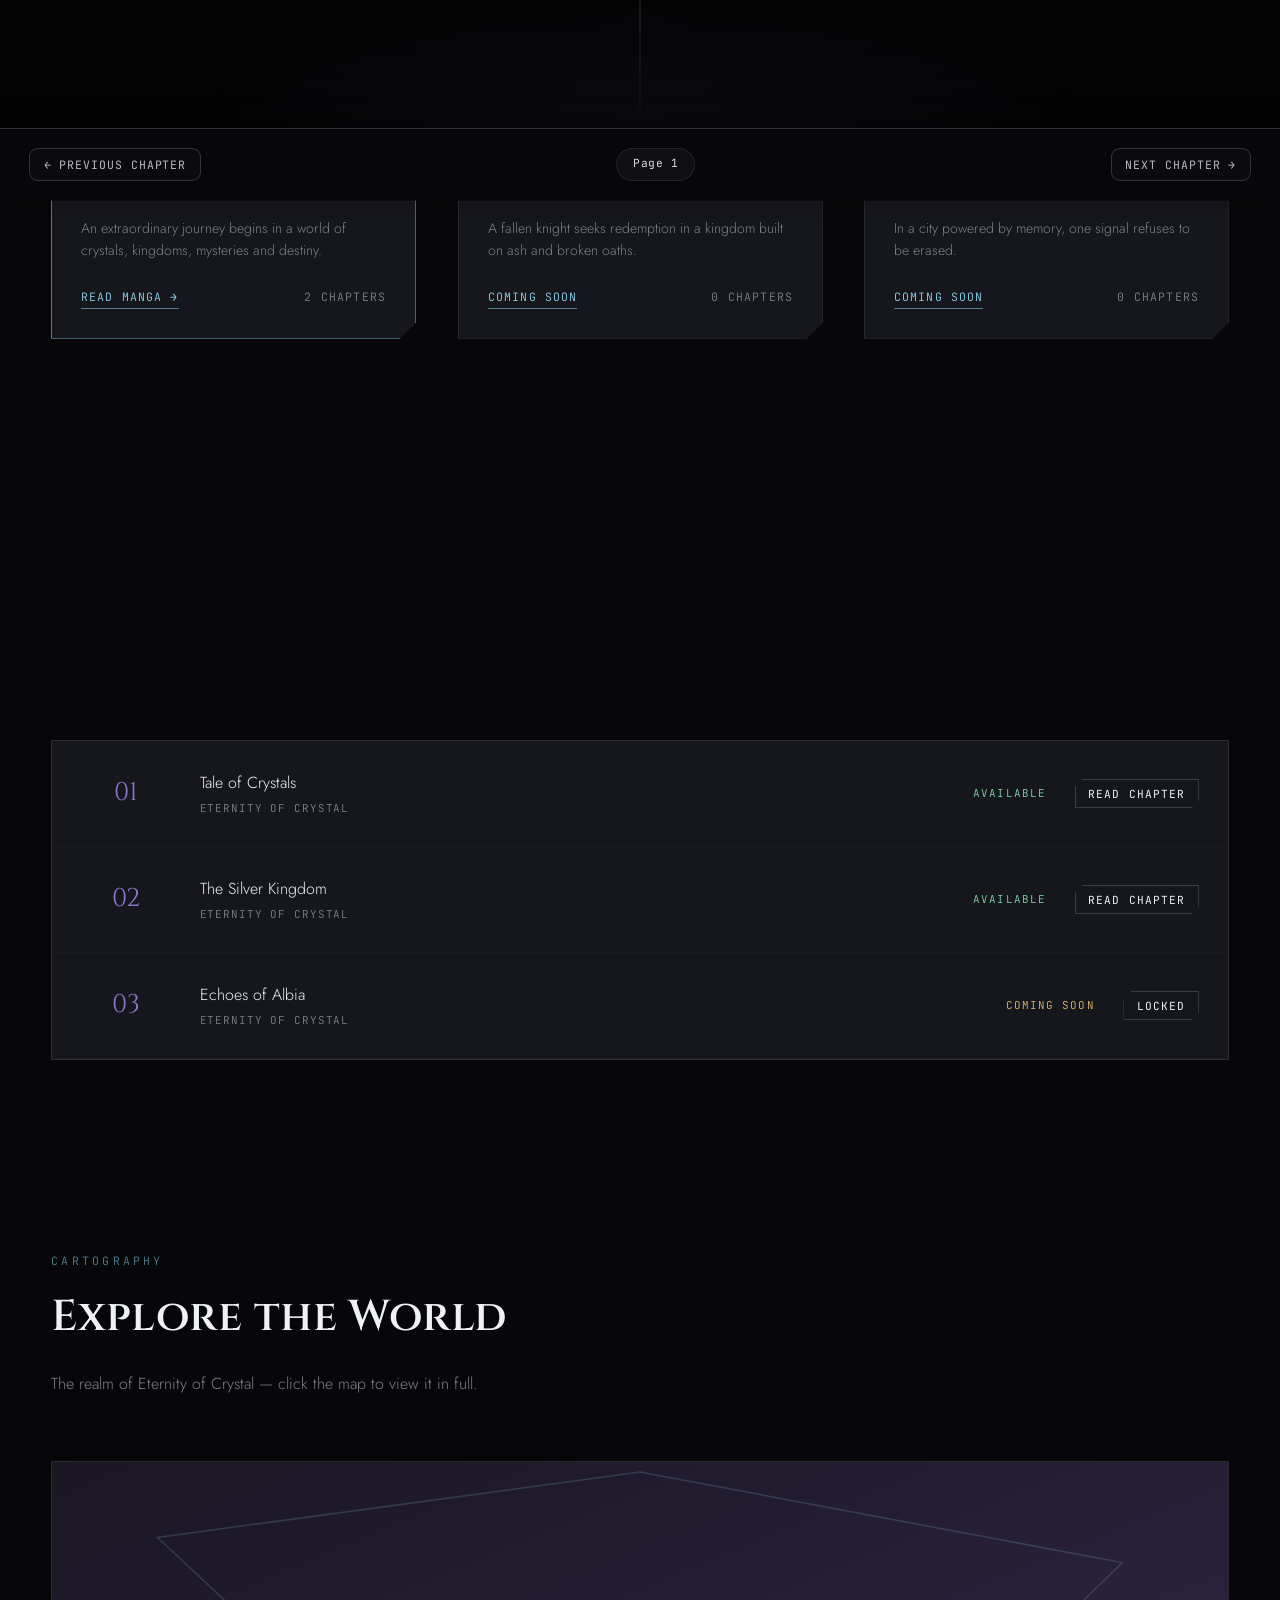
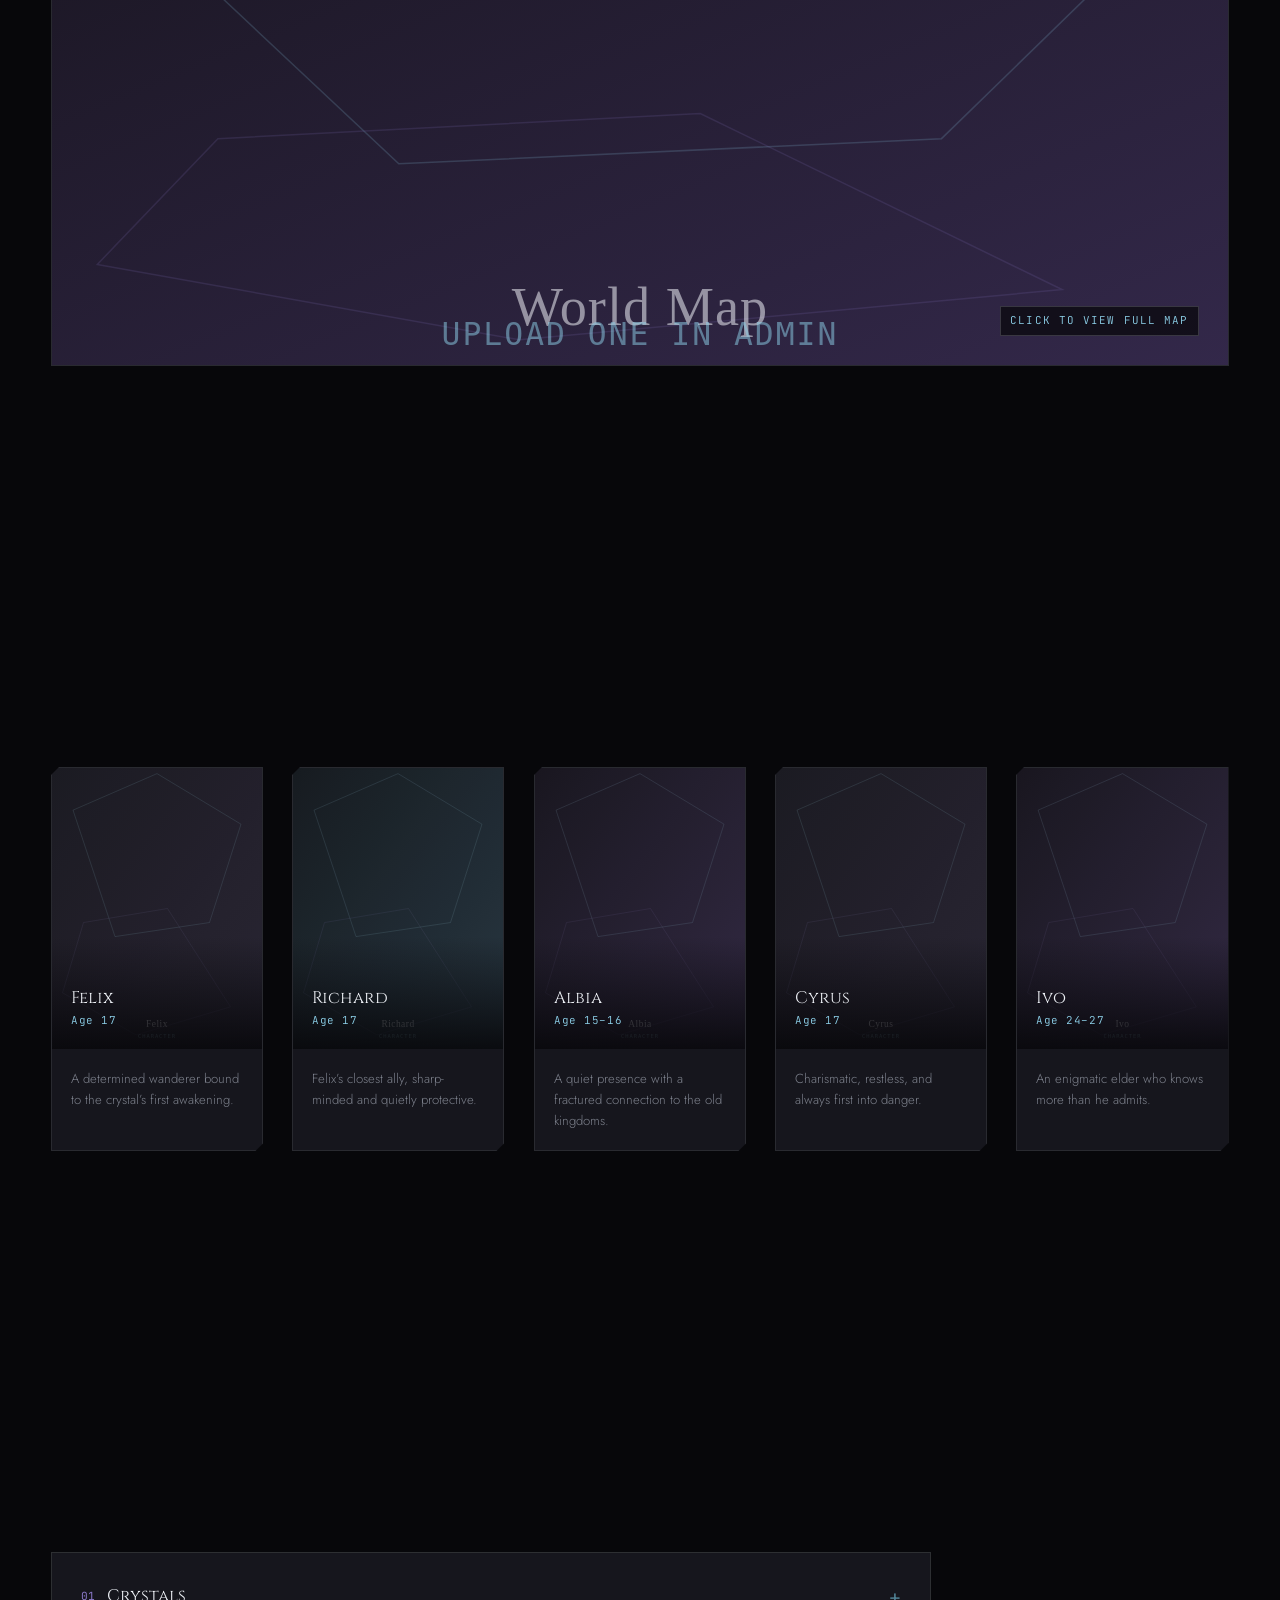
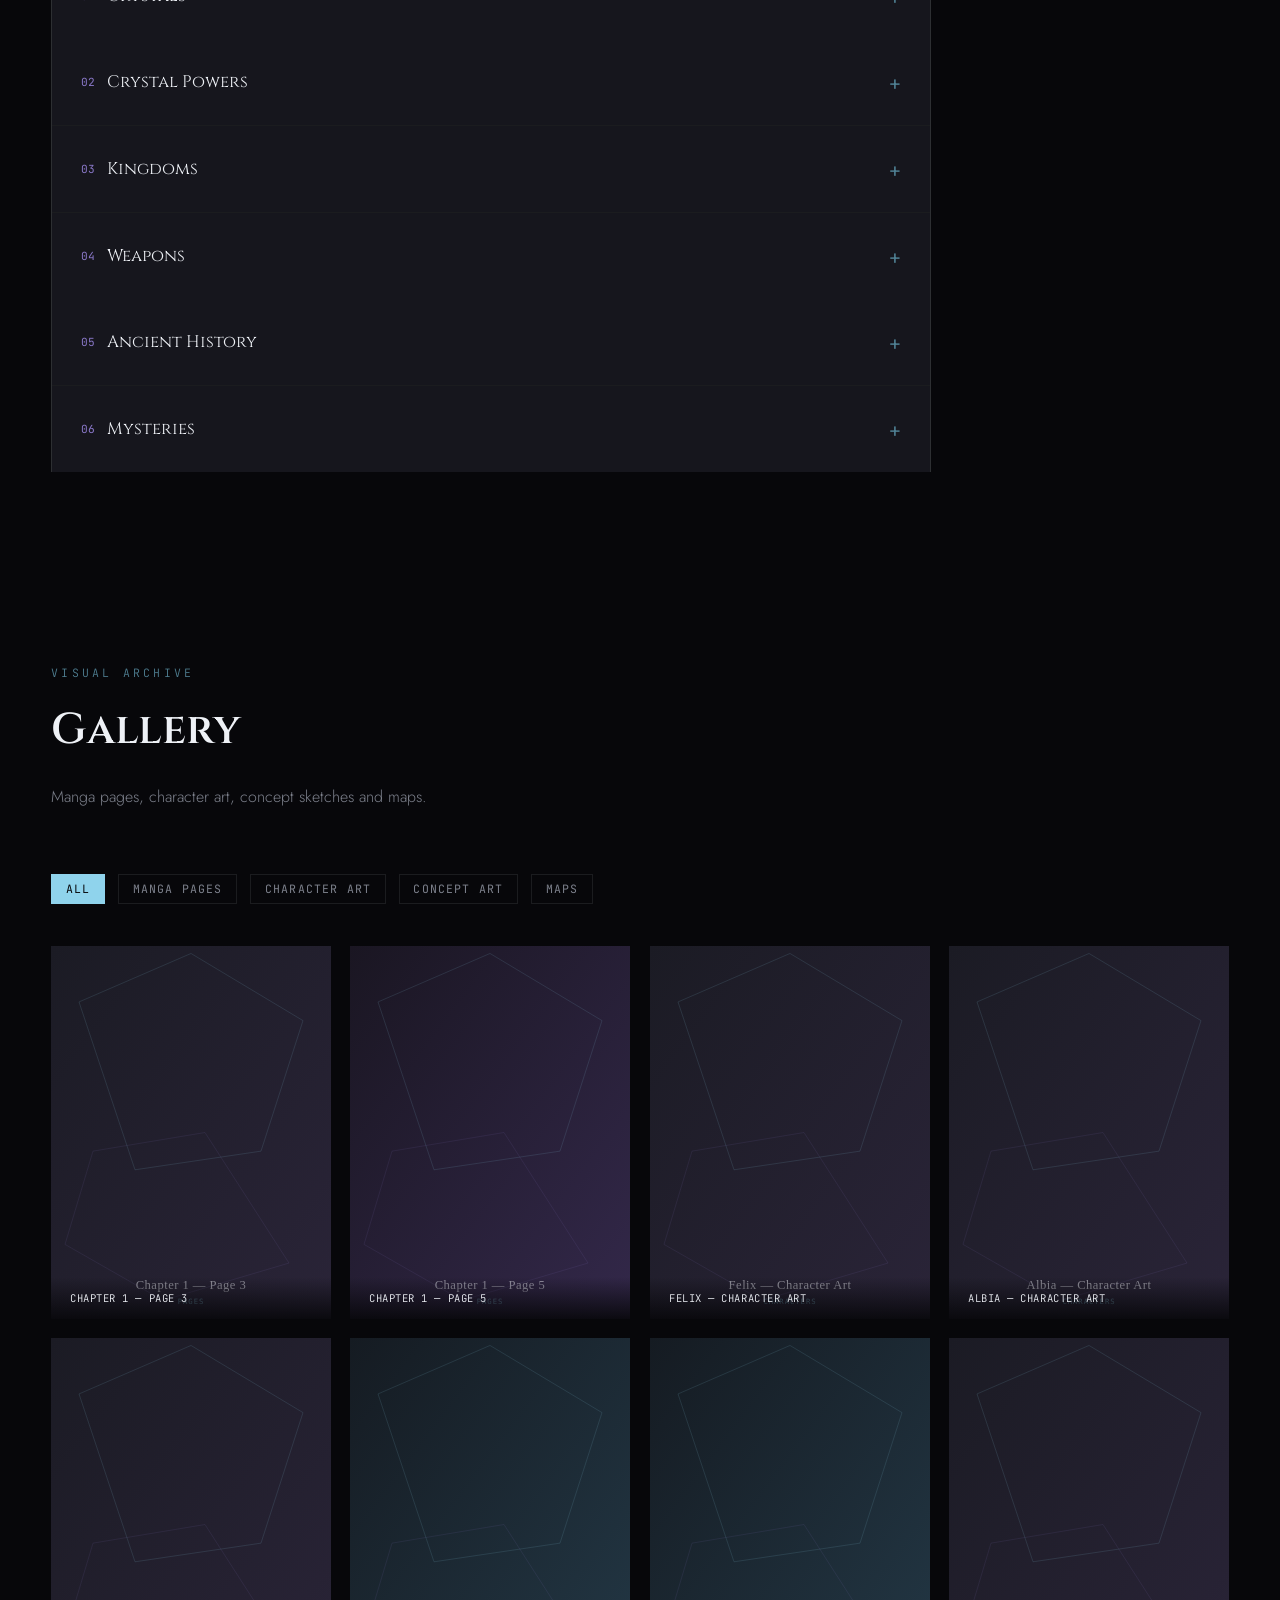
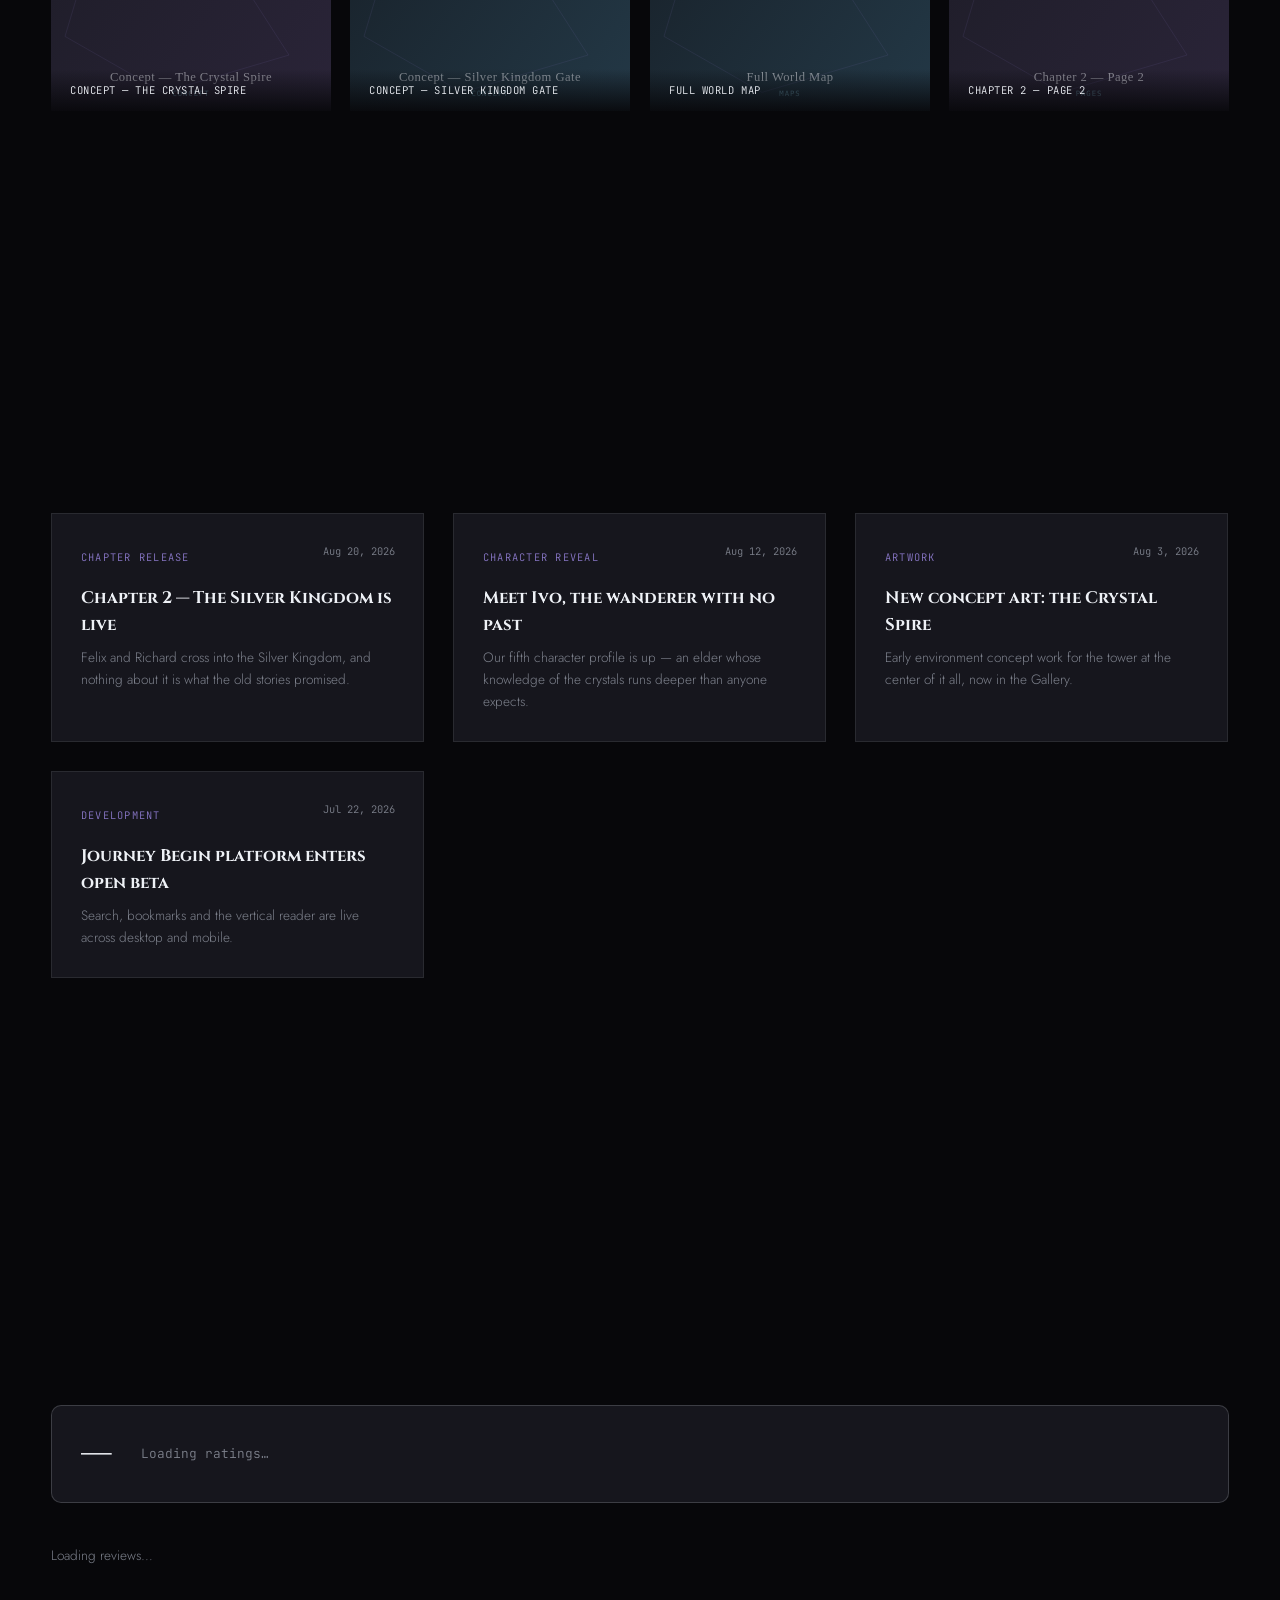
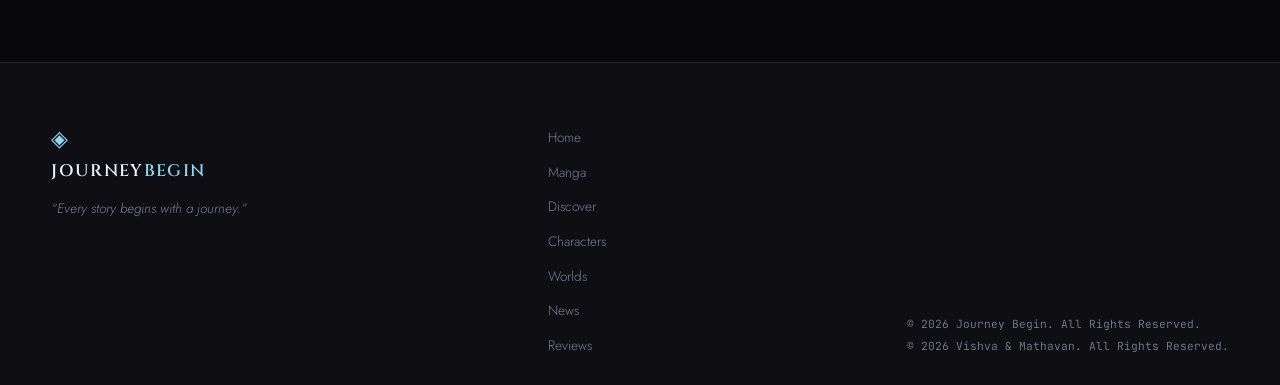
==== commit 368290fb: "Add files via upload" ====
--- a/index.html
+++ b/index.html
@@ -86,9 +86,6 @@
         <svg class="account-icon-default" id="accountIconDefault" viewBox="0 0 24 24"><path d="M12 12a5 5 0 100-10 5 5 0 000 10zm0 2c-4.4 0-8 2.2-8 5v2h16v-2c0-2.8-3.6-5-8-5z"/></svg>
         <span class="nav-avatar hidden" id="navAvatar"></span>
       </button>
-      <button class="hamburger" id="hamburgerBtn" aria-label="Menu" aria-expanded="false">
-        <span></span><span></span><span></span>
-      </button>
     </div>
   </div>
 </header>
@@ -139,6 +136,19 @@
         <svg viewBox="0 0 24 24"><path d="M6.4 4.98L12 10.59l5.6-5.6 1.4 1.4-5.6 5.6 5.6 5.6-1.4 1.4-5.6-5.6-5.6 5.6-1.4-1.4 5.6-5.6-5.6-5.6z"/></svg>
       </button>
     </div>
+
+    <!-- Site navigation, moved in here for mobile so there's one consistent
+         slide-in panel instead of a separate hamburger menu. Hidden on
+         desktop, where the links already live in the top nav bar. -->
+    <nav class="account-menu-links" id="accountMenuLinks" aria-label="Site menu">
+      <a href="#home" class="nav-link" data-nav-link>Home</a>
+      <a href="#manga" class="nav-link" data-nav-link>Manga</a>
+      <a href="#discover" class="nav-link" data-nav-link>Discover</a>
+      <a href="#characters" class="nav-link" data-nav-link>Characters</a>
+      <a href="#world" class="nav-link" data-nav-link>Worlds</a>
+      <a href="#news" class="nav-link" data-nav-link>News</a>
+      <a href="#reviews" class="nav-link" data-nav-link>Reviews</a>
+    </nav>
 
     <!-- Logged-out view -->
     <div id="accountAuthView">
--- a/style.css
+++ b/style.css
@@ -474,6 +474,23 @@
 /* ---------------------------------------------------------------------
    16b. ACCOUNT PANEL (reader sign in / register / profile)
 --------------------------------------------------------------------- */
+/* Site nav links, shown inside the Account panel on mobile only — desktop
+   already has them in the top nav bar, so this stays hidden there. This
+   replaces the old separate hamburger dropdown: on mobile there's now a
+   single slide-in panel (tap the account icon) with the site menu on top
+   and sign-in / profile below it. */
+.account-menu-links{ display:none; }
+@media (max-width: 860px){
+  /* .nav-link itself already gets the right mobile look (dot bullet,
+     active/hover state, border-bottom row) from the header-nav mobile
+     rules further down — reused here so both menus stay visually identical. */
+  .account-menu-links{
+    display:flex; flex-direction:column;
+    margin-bottom: var(--sp-4); padding-bottom: var(--sp-1);
+    border-bottom: 1px solid var(--hairline-strong);
+  }
+  .account-menu-links .nav-link{ opacity:1; transform:none; padding:.75em .1rem; }
+}
 .account-tabs{ display:flex; gap: var(--sp-2); margin-bottom: var(--sp-4); border-bottom: 1px solid var(--hairline); }
 .account-tab{
   font-family: var(--font-mono); font-size:.72rem; letter-spacing:.06em; text-transform:uppercase;
@@ -650,6 +667,13 @@
 .reader-page-wrap{
   width: var(--reader-zoom, 100%); max-width: 900px; transition: width var(--dur-fast) var(--ease), box-shadow var(--dur-med) var(--ease), transform var(--dur-med) var(--ease);
   position:relative; overflow:hidden; background: var(--surface); z-index:1;
+  /* while a page is loading/pending, it has no <img> intrinsic size yet —
+     give it a real footprint so a stuck/broken page image is clearly visible
+     (an error message) instead of collapsing to nothing. */
+}
+.reader-page-wrap.is-loading{ min-height: 320px; }
+.reader-page-wrap .reader-page-broken{ color: var(--text-mid); }
+.reader-page-wrap{
   clip-path: polygon(18px 0,100% 0,100% calc(100% - 18px),calc(100% - 18px) 100%,0 100%,0 18px);
   box-shadow:
     0 26px 60px rgba(0,0,0,0.55),
